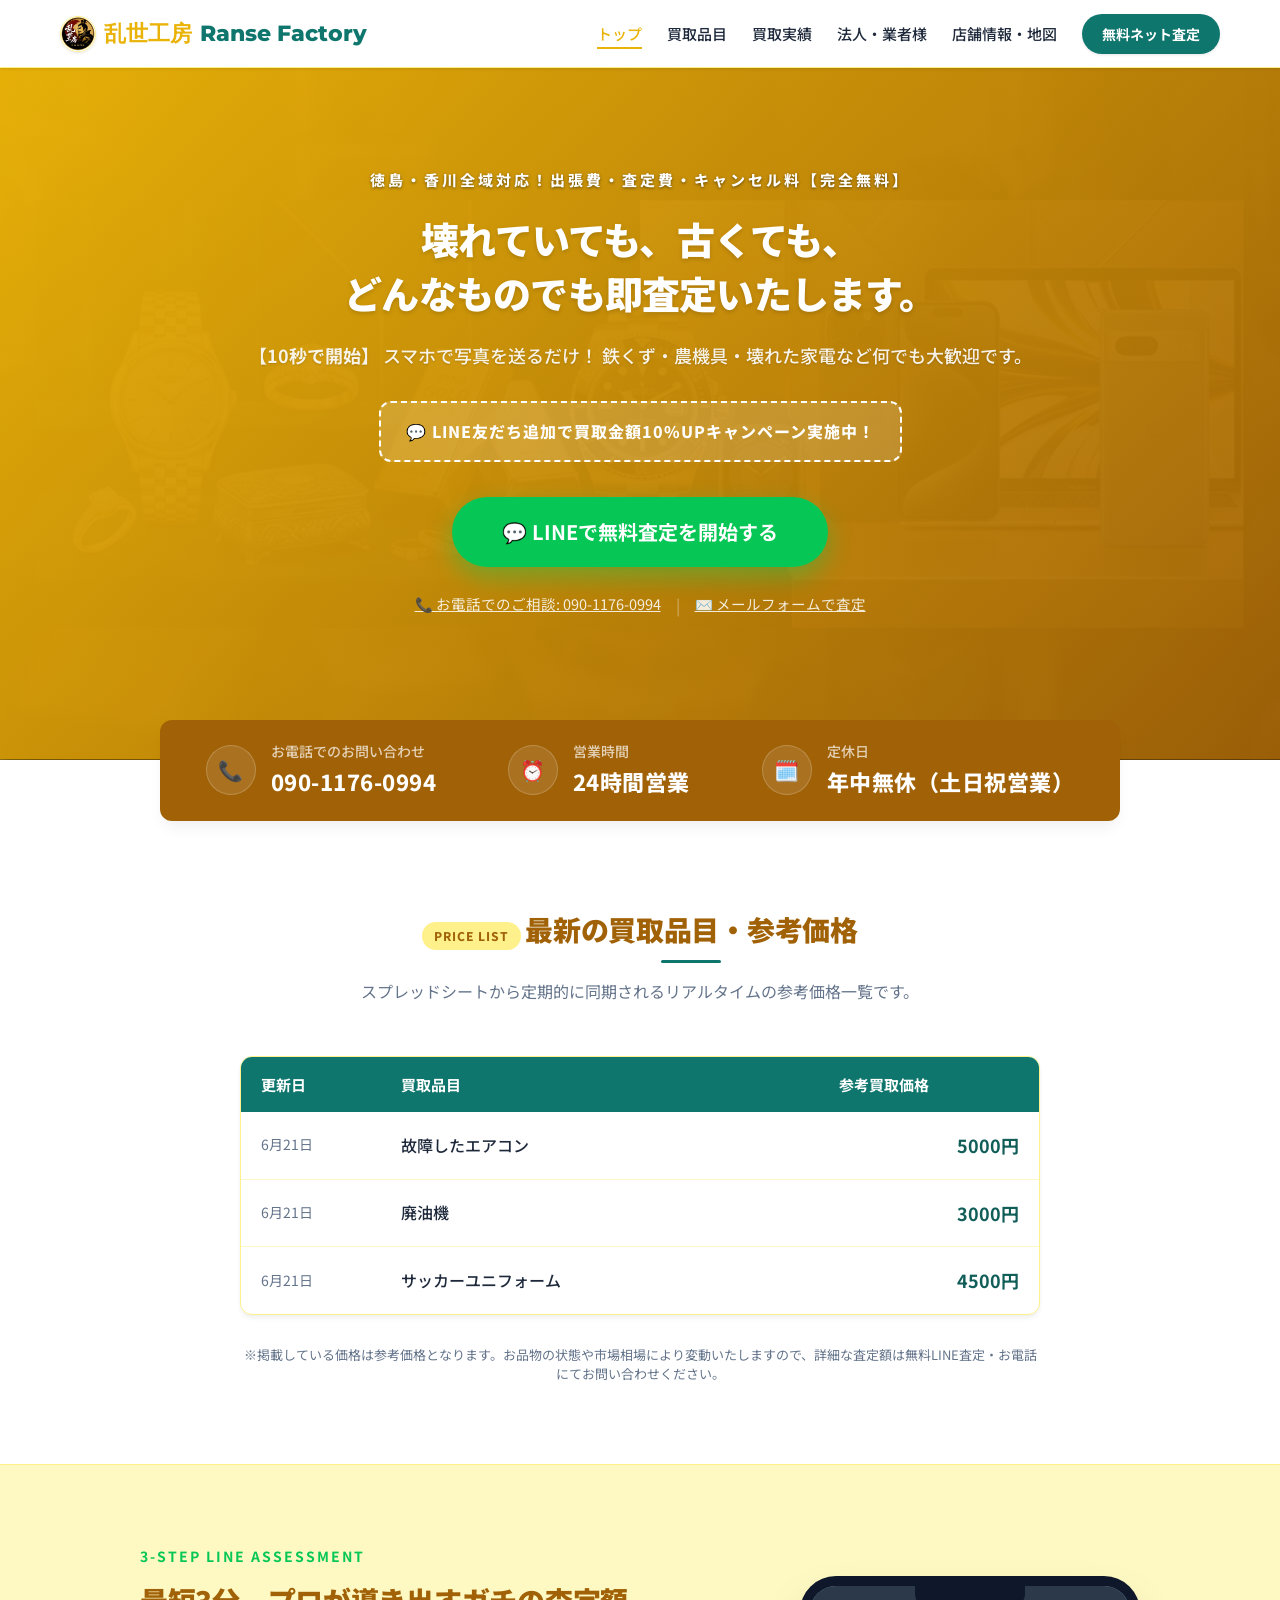
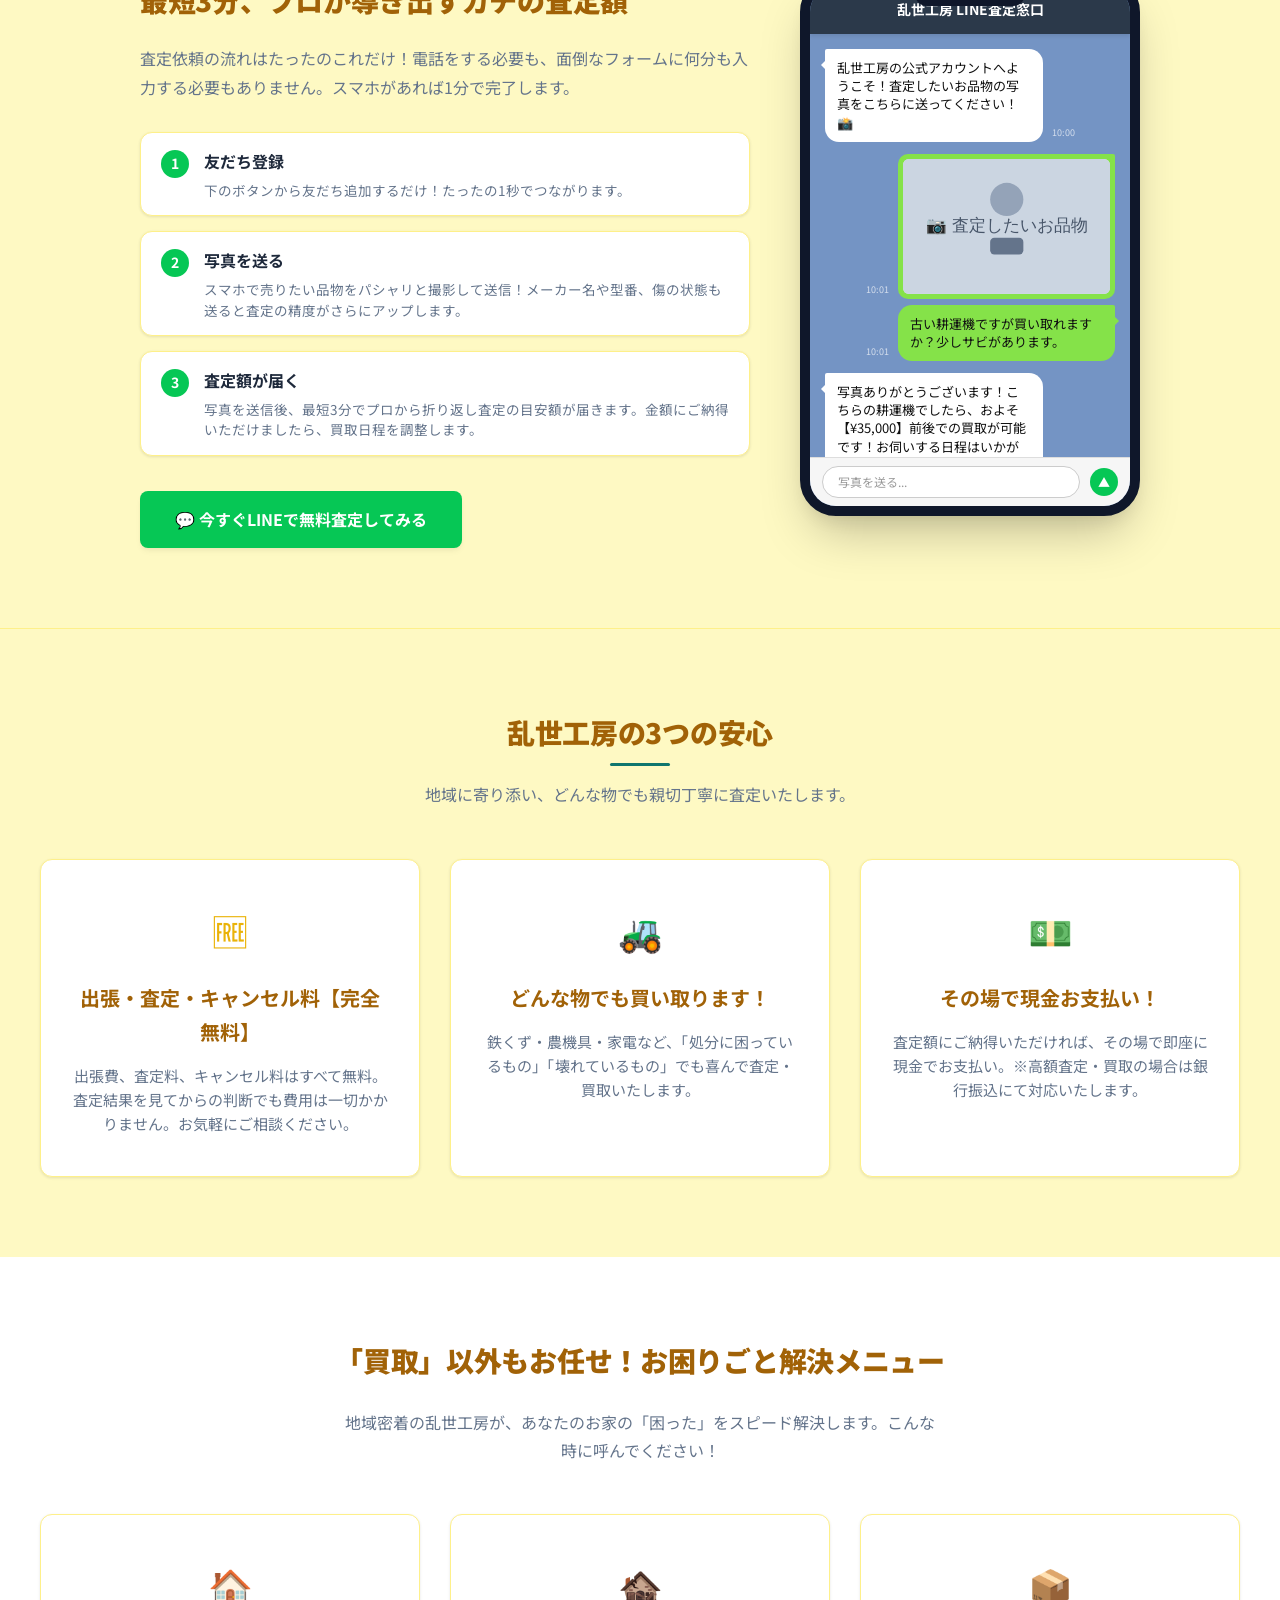
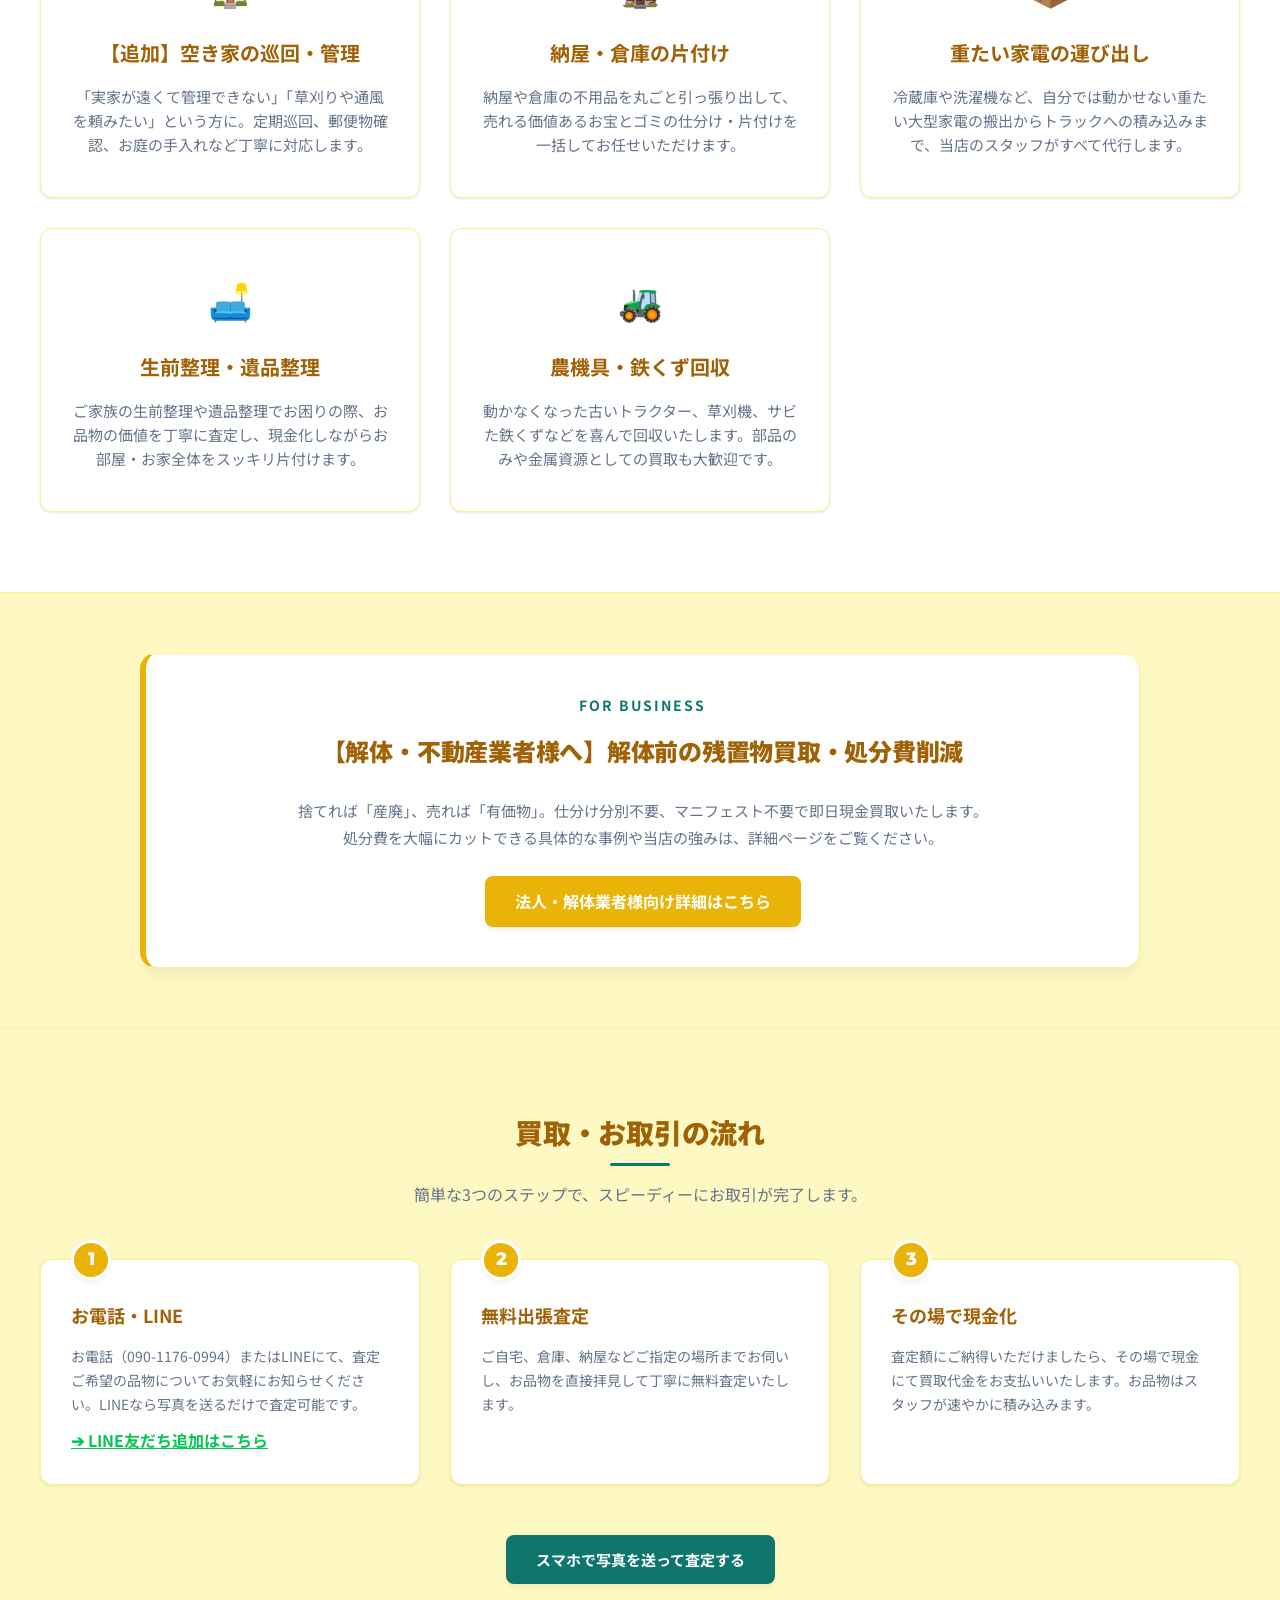
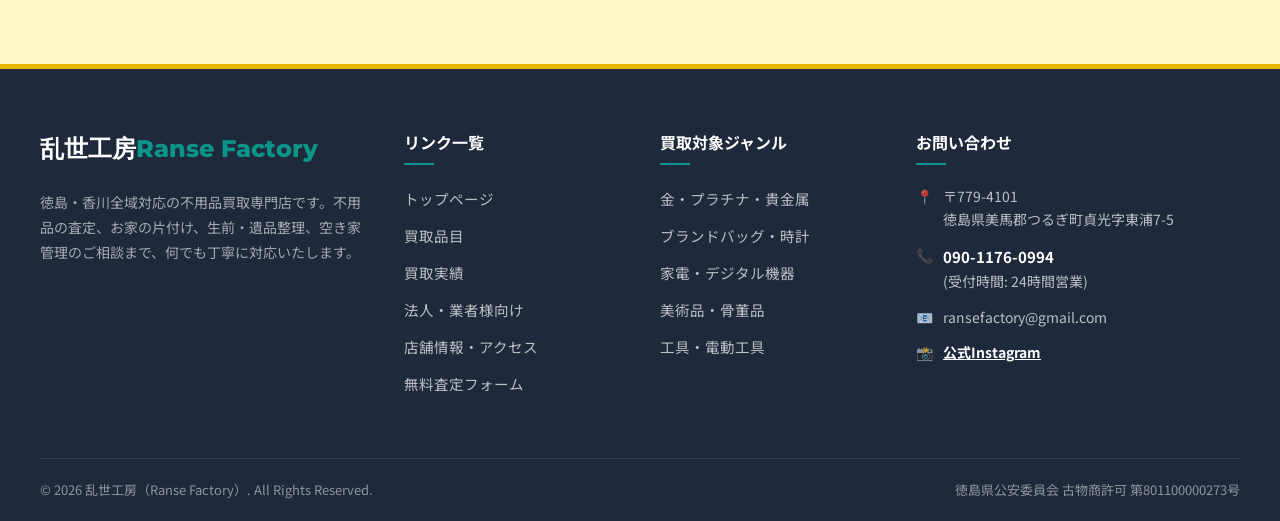
==== index.html @ e250b116 "Deploy index.html via auto-deployer" ====
<!DOCTYPE html>
<html lang="ja">
<head>
  <meta charset="UTF-8">
  <meta name="viewport" content="width=device-width, initial-scale=1.0">
  <title>徳島・香川の出張買取・不用品査定 乱世工房（Ranse Factory）| 壊れていても・ゴミでも大歓迎！</title>
  <meta name="description" content="徳島・香川全域対応の不用品買取専門店「乱世工房（Ranse Factory）」。出張費・査定費・キャンセル料は完全無料！鉄くず、農機具、壊れた家電、パソコン、骨董品など何でも査定。その場で現金お支払い！">
  <link rel="stylesheet" href="style.css">
  <link rel="icon" type="image/png" href="favicon.png">
</head>
<body>

  <!-- NAVIGATION -->
  <header>
    <div class="nav-container">
      <a href="index.html" class="logo"><img src="assets/logo.jpg" alt="乱世工房 ロゴ" class="logo-icon">乱世工房<span>Ranse Factory</span></a>
      <button class="menu-toggle" id="menuToggle" aria-label="メニュー開閉">
        <span></span>
        <span></span>
        <span></span>
      </button>
      <ul class="nav-menu" id="navMenu">
        <li><a href="index.html" class="nav-link active">トップ</a></li>
        <li><a href="categories.html" class="nav-link">買取品目</a></li>
        <li><a href="cases.html" class="nav-link">買取実績</a></li>
        <li><a href="business.html" class="nav-link">法人・業者様</a></li>
        <li><a href="about.html" class="nav-link">店舗情報・地図</a></li>
        <li><a href="contact.html" class="btn-nav-cta">無料ネット査定</a></li>
      </ul>
    </div>
  </header>

  <!-- HERO SECTION -->
  <section class="hero" style="padding: 100px 20px 140px 20px;">
    <div class="hero-content">
      <div class="hero-tagline" style="line-height: 1.6; color: #ffffff; text-shadow: 0 1px 3px rgba(0,0,0,0.5); font-weight: 800;">
        <span style="display: inline-block;">徳島・香川全域対応！</span><span style="display: inline-block;">出張費・査定費・キャンセル料</span><span style="display: inline-block;">【完全無料】</span>
      </div>
      <h1 class="hero-title" style="font-size: 38px; line-height: 1.4; margin-bottom: 20px; text-shadow: 0 2px 4px rgba(0,0,0,0.15);">
        <span style="display: inline-block;">壊れていても、古くても、</span><br class="br-mobile">
        <span style="display: inline-block;">どんなものでも即査定いたします。</span>
      </h1>
      <p class="hero-desc" style="margin-bottom: 30px; line-height: 1.8; font-weight: 500; text-shadow: 0 1px 2px rgba(0,0,0,0.15);">
        <span style="display: inline-block;"><strong>【10秒で開始】</strong> スマホで写真を送るだけ！</span><br class="br-mobile">
        <span style="display: inline-block;">鉄くず・農機具・壊れた家電など何でも大歓迎です。</span>
      </p>
      
      <!-- Special Offer Box -->
      <div style="background: rgba(255, 255, 255, 0.15); border: 2px dashed #ffffff; border-radius: 12px; padding: 15px 25px; display: inline-block; margin-bottom: 35px; animation: scaleUp 0.5s ease;">
        <span style="color: #ffffff; font-weight: 800; font-size: 16px; letter-spacing: 1px;">💬 LINE友だち追加で買取金額10%UPキャンペーン実施中！</span>
      </div>

      <div class="hero-ctas" style="display: flex; flex-direction: column; align-items: center; gap: 15px;">
        <a href="https://lin.ee/PN33evo" target="_blank" class="btn btn-line" style="font-size: 20px; padding: 18px 50px; border-radius: 50px; box-shadow: 0 10px 25px rgba(6, 199, 85, 0.4); width: auto; max-width: 100%;">
          💬 LINEで無料査定を開始する
        </a>
        <div style="display: flex; gap: 15px; flex-wrap: wrap; justify-content: center; margin-top: 10px;">
          <a href="tel:090-1176-0994" style="color: white; font-size: 14.5px; opacity: 0.85; text-decoration: underline;">📞 お電話でのご相談: 090-1176-0994</a>
          <span style="color: rgba(255,255,255,0.4);">|</span>
          <a href="#sub-form" style="color: white; font-size: 14.5px; opacity: 0.85; text-decoration: underline;">✉️ メールフォームで査定</a>
        </div>
      </div>
    </div>
  </section>

  <!-- QUICK CONTACT BAR -->
  <div class="container" style="max-width: 1000px; padding: 0 20px;">
    <div class="quick-cta-bar">
      <div class="quick-cta-item">
        <div class="quick-cta-icon">📞</div>
        <div class="quick-cta-text">
          <h4>お電話でのお問い合わせ</h4>
          <p><a href="tel:090-1176-0994">090-1176-0994</a></p>
        </div>
      </div>
      <div class="quick-cta-item">
        <div class="quick-cta-icon">⏰</div>
        <div class="quick-cta-text">
          <h4>営業時間</h4>
          <p>24時間営業</p>
        </div>
      </div>
      <div class="quick-cta-item">
        <div class="quick-cta-icon">🗓️</div>
        <div class="quick-cta-text">
          <h4>定休日</h4>
          <p>年中無休（土日祝営業）</p>
        </div>
      </div>
    </div>
  </div>

  <!-- LATEST PURCHASE PRICES SECTION -->
  <section class="price-section">
    <div class="container" style="max-width: 800px;">
      <div class="section-header">
        <span class="section-badge">PRICE LIST</span>
        <h2 class="section-title">最新の買取品目・参考価格</h2>
        <p class="section-subtitle">スプレッドシートから定期的に同期されるリアルタイムの参考価格一覧です。</p>
      </div>

      <div class="price-table-container">
        <div class="price-table-header">
          <div class="col-date">更新日</div>
          <div class="col-item">買取品目</div>
          <div class="col-price">参考買取価格</div>
        </div>
        <div class="price-table-body" id="priceTableBody">
          <!-- PRICE_TABLE_ROWS_START -->
          <div class="price-row">
            <div class="col-date">6月21日</div>
            <div class="col-item">故障したエアコン</div>
            <div class="col-price">5000円</div>
          </div>
          <div class="price-row">
            <div class="col-date">6月21日</div>
            <div class="col-item">廃油機</div>
            <div class="col-price">3000円</div>
          </div>
          <div class="price-row">
            <div class="col-date">6月21日</div>
            <div class="col-item">サッカーユニフォーム</div>
            <div class="col-price">4500円</div>
          </div>
          <!-- PRICE_TABLE_ROWS_END -->
        </div>
      </div>

      <!-- Toggle button for expanding more items if there are many -->
      <div class="price-expand-container" id="priceExpandContainer" style="display: none;">
        <button id="priceExpandBtn" class="btn-expand">価格表をもっと見る ➔</button>
      </div>
      
      <div style="text-align: center; margin-top: 30px;">
        <p class="price-notice">※掲載している価格は参考価格となります。お品物の状態や市場相場により変動いたしますので、詳細な査定額は無料LINE査定・お電話にてお問い合わせください。</p>
      </div>
    </div>
  </section>

  <!-- LINE MOCKUP SIMULATION SECTION -->
  <section class="phone-mockup-section">
    <div class="phone-mockup-container">
      <div class="phone-mockup-text">
        <span style="font-weight: bold; color: #06c755; font-size: 14px; letter-spacing: 2px; text-transform: uppercase; display: block; margin-bottom: 8px;">3-STEP LINE ASSESSMENT</span>
        <h2>最短3分、プロが導き出すガチの査定額</h2>
        <p>
          査定依頼の流れはたったのこれだけ！電話をする必要も、面倒なフォームに何分も入力する必要もありません。スマホがあれば1分で完了します。
        </p>
        
        <ul class="mockup-step-list">
          <li class="mockup-step-item">
            <div class="mockup-step-num">1</div>
            <div class="mockup-step-content">
              <h3>友だち登録</h3>
              <p>下のボタンから友だち追加するだけ！たったの1秒でつながります。</p>
            </div>
          </li>
          <li class="mockup-step-item">
            <div class="mockup-step-num">2</div>
            <div class="mockup-step-content">
              <h3>写真を送る</h3>
              <p>スマホで売りたい品物をパシャリと撮影して送信！メーカー名や型番、傷の状態も送ると査定の精度がさらにアップします。</p>
            </div>
          </li>
          <li class="mockup-step-item">
            <div class="mockup-step-num">3</div>
            <div class="mockup-step-content">
              <h3>査定額が届く</h3>
              <p>写真を送信後、最短3分でプロから折り返し査定の目安額が届きます。金額にご納得いただけましたら、買取日程を調整します。</p>
            </div>
          </li>
        </ul>
        
        <div style="margin-top: 35px;">
          <a href="https://lin.ee/PN33evo" target="_blank" class="btn btn-line" style="padding: 15px 35px; border-radius: 8px; font-size: 16px;">
            💬 今すぐLINEで無料査定してみる
          </a>
        </div>
      </div>
      
      <!-- Smartphone Simulator -->
      <div class="phone-wrapper">
        <div class="phone-body">
          <div class="phone-notch"></div>
          <div class="phone-screen">
            <div class="chat-header">乱世工房 LINE査定窓口</div>
            
            <!-- Message 1 (Bot) -->
            <div class="chat-bubble bot bubble-delay-1">
              乱世工房の公式アカウントへようこそ！査定したいお品物の写真をこちらに送ってください！📸
              <span class="chat-bubble-time">10:00</span>
            </div>
            
            <!-- Message 2 (User Image Upload) -->
            <div class="chat-bubble photo-box bubble-delay-2">
              <svg viewBox="0 0 100 65" style="width: 100%; height: auto; display: block; background: #e2e8f0; border-radius: 6px;">
                <rect width="100%" height="100%" fill="#cbd5e1"/>
                <text x="50%" y="50%" dominant-baseline="middle" text-anchor="middle" font-family="sans-serif" font-size="8" fill="#475569">📷 査定したいお品物</text>
                <circle cx="50%" cy="30%" r="8" fill="#94a3b8" />
                <rect x="42" y="38" width="16" height="8" rx="2" fill="#64748b" />
              </svg>
              <span class="chat-bubble-time">10:01</span>
            </div>
            
            <!-- Message 2-2 (User Text) -->
            <div class="chat-bubble user bubble-delay-2" style="margin-top: -6px;">
              古い耕運機ですが買い取れますか？少しサビがあります。
              <span class="chat-bubble-time">10:01</span>
            </div>
            
            <!-- Message 3 (Bot Answer) -->
            <div class="chat-bubble bot bubble-delay-3">
              写真ありがとうございます！こちらの耕運機でしたら、およそ【¥35,000】前後での買取が可能です！お伺いする日程はいかがいたしましょうか？😊
              <span class="chat-bubble-time">10:03</span>
            </div>
            
            <!-- Chat Input Bottom Mock -->
            <div class="chat-input-mock">
              <div class="chat-input-mock-field">写真を送る...</div>
              <div class="chat-input-mock-btn">▲</div>
            </div>
          </div>
        </div>
      </div>
    </div>
  </section>

  <!-- WHY US SECTION -->
  <section class="section-bg-light">
    <div class="container">
      <div class="section-header">
        <h2 class="section-title">乱世工房の3つの安心</h2>
        <p class="section-subtitle">地域に寄り添い、どんな物でも親切丁寧に査定いたします。</p>
      </div>
      
      <div class="features-grid">
        <div class="feature-card">
          <div class="feature-icon">🆓</div>
          <h3>出張・査定・キャンセル料【完全無料】</h3>
          <p>
            出張費、査定料、キャンセル料はすべて無料。査定結果を見てからの判断でも費用は一切かかりません。お気軽にご相談ください。
          </p>
        </div>
        
        <div class="feature-card">
          <div class="feature-icon">🚜</div>
          <h3>どんな物でも買い取ります！</h3>
          <p>
            鉄くず・農機具・家電など、「処分に困っているもの」「壊れているもの」でも喜んで査定・買取いたします。
          </p>
        </div>
        
        <div class="feature-card">
          <div class="feature-icon">💵</div>
          <h3>その場で現金お支払い！</h3>
          <p>
            査定額にご納得いただければ、その場で即座に現金でお支払い。※高額査定・買取の場合は銀行振込にて対応いたします。
          </p>
        </div>
      </div>
    </div>
  </section>

  <!-- PROBLEM SOLVING MENU SECTION -->
  <section>
    <div class="container">
      <div class="section-header">
        <h2 class="section-title no-line">「買取」以外もお任せ！お困りごと解決メニュー</h2>
        <p class="section-subtitle">地域密着の乱世工房が、あなたのお家の「困った」をスピード解決します。こんな時に呼んでください！</p>
      </div>

      <div class="features-grid" style="grid-template-columns: repeat(auto-fit, minmax(280px, 1fr));">
        <!-- Item 1 -->
        <div class="feature-card">
          <div class="feature-icon">🏠</div>
          <h3>【追加】空き家の巡回・管理</h3>
          <p>
            「実家が遠くて管理できない」「草刈りや通風を頼みたい」という方に。定期巡回、郵便物確認、お庭の手入れなど丁寧に対応します。
          </p>
        </div>
        <!-- Item 2 -->
        <div class="feature-card">
          <div class="feature-icon">🏚️</div>
          <h3>納屋・倉庫の片付け</h3>
          <p>
            納屋や倉庫の不用品を丸ごと引っ張り出して、売れる価値あるお宝とゴミの仕分け・片付けを一括してお任せいただけます。
          </p>
        </div>
        <!-- Item 3 -->
        <div class="feature-card">
          <div class="feature-icon">📦</div>
          <h3>重たい家電の運び出し</h3>
          <p>
            冷蔵庫や洗濯機など、自分では動かせない重たい大型家電の搬出からトラックへの積み込みまで、当店のスタッフがすべて代行します。
          </p>
        </div>
        <!-- Item 4 -->
        <div class="feature-card">
          <div class="feature-icon">🛋️</div>
          <h3>生前整理・遺品整理</h3>
          <p>
            ご家族の生前整理や遺品整理でお困りの際、お品物の価値を丁寧に査定し、現金化しながらお部屋・お家全体をスッキリ片付けます。
          </p>
        </div>
        <!-- Item 5 -->
        <div class="feature-card">
          <div class="feature-icon">🚜</div>
          <h3>農機具・鉄くず回収</h3>
          <p>
            動かなくなった古いトラクター、草刈機、サビた鉄くずなどを喜んで回収いたします。部品のみや金属資源としての買取も大歓迎です。
          </p>
        </div>
      </div>
    </div>
  </section>

  <!-- B2B CTA BANNER CARD -->
  <section class="section-bg-light" style="border-top: 1px solid var(--border-color); border-bottom: 1px solid var(--border-color); padding: 60px 20px;">
    <div class="container" style="max-width: 1000px;">
      <div style="background-color: white; border: 1px solid var(--border-color); border-radius: 16px; padding: 40px; box-shadow: var(--shadow-lg); text-align: center; border-left: 6px solid var(--primary);">
        <span style="font-weight: bold; color: var(--secondary); font-size: 14px; letter-spacing: 2px; text-transform: uppercase; display: block; margin-bottom: 8px;">FOR BUSINESS</span>
        <h2 class="section-title no-line" style="margin-top: 5px; font-size: 24px; margin-bottom: 15px; font-weight: 900;">【解体・不動産業者様へ】解体前の残置物買取・処分費削減</h2>
        <p style="font-size: 15px; color: var(--text-light); line-height: 1.8; max-width: 700px; margin: 0 auto 25px auto;">
          捨てれば「産廃」、売れば「有価物」。仕分け分別不要、マニフェスト不要で即日現金買取いたします。処分費を大幅にカットできる具体的な事例や当店の強みは、詳細ページをご覧ください。
        </p>
        <a href="business.html" class="btn" style="background-color: var(--primary); color: white; padding: 12px 30px; font-weight: bold;">法人・解体業者様向け詳細はこちら</a>
      </div>
    </div>
  </section>

  <!-- FLOW SECTION -->
  <section class="section-bg-light">
    <div class="container">
      <div class="section-header">
        <h2 class="section-title">買取・お取引の流れ</h2>
        <p class="section-subtitle">簡単な3つのステップで、スピーディーにお取引が完了します。</p>
      </div>
      
      <div class="steps-container">
        <div class="step-card">
          <div class="step-number">1</div>
          <h3>お電話・LINE</h3>
          <p>
            お電話（090-1176-0994）またはLINEにて、査定ご希望の品物についてお気軽にお知らせください。LINEなら写真を送るだけで査定可能です。
          </p>
          <a href="https://lin.ee/PN33evo" target="_blank" style="color: #06c755; font-weight: bold; text-decoration: underline; margin-top: 10px; display: inline-block;">➔ LINE友だち追加はこちら</a>
        </div>
        
        <div class="step-card">
          <div class="step-number">2</div>
          <h3>無料出張査定</h3>
          <p>
            ご自宅、倉庫、納屋などご指定の場所までお伺いし、お品物を直接拝見して丁寧に無料査定いたします。
          </p>
        </div>
        
        <div class="step-card">
          <div class="step-number">3</div>
          <h3>その場で現金化</h3>
          <p>
            査定額にご納得いただけましたら、その場で現金にて買取代金をお支払いいたします。お品物はスタッフが速やかに積み込みます。
          </p>
        </div>
      </div>
      
      <div style="text-align: center; margin-top: 50px;">
        <a href="contact.html" class="btn btn-primary" style="padding: 12px 30px; font-size: 15px;">スマホで写真を送って査定する</a>
      </div>
    </div>
  </section>
  <!-- FOOTER -->
  <footer>
    <div class="footer-grid">
      <div class="footer-about">
        <div class="footer-logo">乱世工房<span>Ranse Factory</span></div>
        <p>
          徳島・香川全域対応の不用品買取専門店です。不用品の査定、お家の片付け、生前・遺品整理、空き家管理のご相談まで、何でも丁寧に対応いたします。
        </p>
      </div>
      <div class="footer-links">
        <h4>リンク一覧</h4>
        <ul>
          <li><a href="index.html">トップページ</a></li>
          <li><a href="categories.html">買取品目</a></li>
          <li><a href="cases.html">買取実績</a></li>
          <li><a href="business.html">法人・業者様向け</a></li>
          <li><a href="about.html">店舗情報・アクセス</a></li>
          <li><a href="contact.html">無料査定フォーム</a></li>
        </ul>
      </div>
      <div class="footer-links">
        <h4>買取対象ジャンル</h4>
        <ul>
          <li><a href="categories.html">金・プラチナ・貴金属</a></li>
          <li><a href="categories.html">ブランドバッグ・時計</a></li>
          <li><a href="categories.html">家電・デジタル機器</a></li>
          <li><a href="categories.html">美術品・骨董品</a></li>
          <li><a href="categories.html">工具・電動工具</a></li>
        </ul>
      </div>
      <div class="footer-contact">
        <h4>お問い合わせ</h4>
        <ul class="footer-contact-info">
          <li>
            <span>📍</span>
            <div>〒779-4101<br>徳島県美馬郡つるぎ町貞光字東浦7-5</div>
          </li>
          <li>
            <span>📞</span>
            <div><a href="tel:090-1176-0994" style="font-weight:bold; font-size:15px; color:white;">090-1176-0994</a><br>(受付時間: 24時間営業)</div>
          </li>
          <li>
            <span>📧</span>
            <div>ransefactory@gmail.com</div>
          </li>
          <li>
            <span>📸</span>
            <div><a href="https://www.instagram.com/ransekoubou/?hl=ja" target="_blank" style="font-weight:bold; color:white; text-decoration:underline;">公式Instagram</a></div>
          </li>
        </ul>
      </div>
    </div>
    
    <div class="footer-bottom">
      <p>&copy; 2026 乱世工房（Ranse Factory）. All Rights Reserved.</p>
      <p>徳島県公安委員会 古物商許可 第801100000273号</p>
    </div>
  </footer>

  <!-- MOBILE STICKY FOOTER -->
  <div class="sticky-footer-container">
    <a href="https://lin.ee/PN33evo" target="_blank" class="sticky-line-btn">
      💬 LINEで無料査定
    </a>
    <a href="tel:090-1176-0994" class="sticky-phone-btn">
      📞 電話
    </a>
  </div>

  <script src="script.js"></script>
</body>
</html>
---- style.css ----
@import url('https://fonts.googleapis.com/css2?family=Montserrat:wght@400;500;700;800;900&family=Noto+Sans+JP:wght@300;400;500;700;900&display=swap');

:root {
  --primary: #eab308;
  --primary-light: #fef08a;
  --primary-dark: #a16207;
  --secondary: #0f766e;
  --secondary-light: #0d9488;
  --secondary-dark: #115e59;
  --text-dark: #1e293b;
  --text-light: #64748b;
  --bg-light: #fef9c3;
  --bg-white: #ffffff;
  --border-color: #fef08a;
  --max-width: 1200px;
  --transition: all 0.3s cubic-bezier(0.4, 0, 0.2, 1);
  --shadow-sm: 0 1px 3px rgba(0,0,0,0.1);
  --shadow-md: 0 4px 6px -1px rgba(0,0,0,0.05), 0 2px 4px -1px rgba(0,0,0,0.03);
  --shadow-lg: 0 10px 15px -3px rgba(0,0,0,0.05), 0 4px 6px -2px rgba(0,0,0,0.02);
}

.br-mobile {
  display: none;
}
@media (max-width: 768px) {
  .br-mobile {
    display: block;
  }
}

* {
  margin: 0;
  padding: 0;
  box-sizing: border-box;
}

body {
  font-family: 'Noto Sans JP', 'Montserrat', sans-serif;
  color: var(--text-dark);
  background-color: var(--bg-white);
  line-height: 1.7;
  font-size: 16px;
  -webkit-font-smoothing: antialiased;
}

a {
  color: inherit;
  text-decoration: none;
  transition: var(--transition);
}

img {
  max-width: 100%;
  height: auto;
  display: block;
}

/* Header & Navigation */
header {
  background-color: rgba(255, 255, 255, 0.95);
  backdrop-filter: blur(10px);
  position: sticky;
  top: 0;
  z-index: 100;
  border-bottom: 1px solid var(--border-color);
  box-shadow: var(--shadow-sm);
}

.nav-container {
  max-width: var(--max-width);
  margin: 0 auto;
  padding: 15px 20px;
  display: flex;
  justify-content: space-between;
  align-items: center;
}

.logo {
  font-family: 'Montserrat', sans-serif;
  font-size: 22px;
  font-weight: 800;
  color: var(--primary);
  display: flex;
  align-items: center;
  gap: 8px;
}

.logo span {
  color: var(--secondary);
}

.nav-menu {
  display: flex;
  list-style: none;
  gap: 25px;
  align-items: center;
}

.nav-link {
  font-weight: 500;
  font-size: 15px;
  color: var(--text-dark);
  padding: 5px 0;
  position: relative;
}

.nav-link::after {
  content: '';
  position: absolute;
  bottom: 0;
  left: 0;
  width: 0;
  height: 2px;
  background-color: var(--primary);
  transition: var(--transition);
}

.nav-link:hover::after,
.nav-link.active::after {
  width: 100%;
}

.nav-link:hover,
.nav-link.active {
  color: var(--primary);
}

.btn-nav-cta {
  background-color: var(--secondary);
  color: white;
  padding: 10px 20px;
  border-radius: 99px;
  font-weight: bold;
  font-size: 14px;
  box-shadow: var(--shadow-sm);
}

.btn-nav-cta:hover {
  background-color: var(--secondary-dark);
  transform: translateY(-2px);
  box-shadow: var(--shadow-md);
}

.menu-toggle {
  display: none;
  background: none;
  border: none;
  cursor: pointer;
  padding: 5px;
}

.menu-toggle span {
  display: block;
  width: 25px;
  height: 3px;
  background-color: var(--text-dark);
  margin: 5px 0;
  transition: var(--transition);
}

/* Sections & Layout */
section {
  padding: 80px 20px;
}

.section-bg-light {
  background-color: var(--bg-light);
}

.container {
  max-width: var(--max-width);
  margin: 0 auto;
}

.section-header {
  text-align: center;
  margin-bottom: 50px;
}

.section-title {
  font-size: 28px;
  font-weight: 900;
  color: var(--primary-dark);
  margin-bottom: 15px;
  position: relative;
  display: inline-block;
  padding-bottom: 10px;
  letter-spacing: -0.01em;
}

.section-title::after {
  content: '';
  position: absolute;
  bottom: 0;
  left: 50%;
  transform: translateX(-50%);
  width: 60px;
  height: 3px;
  background-color: var(--secondary);
  border-radius: 99px;
}

.section-subtitle {
  font-size: 16px;
  color: var(--text-light);
  max-width: 600px;
  margin: 0 auto;
}

/* Hero Section */
.hero {
  background: linear-gradient(135deg, rgba(234, 179, 8, 0.98) 0%, rgba(161, 98, 7, 0.95) 100%), url('assets/hero_banner.png');
  background-size: cover;
  background-position: center;
  color: white;
  padding: 120px 20px;
  text-align: center;
  position: relative;
  overflow: hidden;
}

.hero-content {
  max-width: 800px;
  margin: 0 auto;
  position: relative;
  z-index: 2;
}

.hero-tagline {
  font-size: 15px;
  font-weight: 700;
  letter-spacing: 3px;
  color: var(--secondary-light);
  margin-bottom: 20px;
  text-transform: uppercase;
}

.hero-title {
  font-size: 44px;
  font-weight: 900;
  line-height: 1.3;
  margin-bottom: 25px;
  letter-spacing: -0.02em;
}

.hero-desc {
  font-size: 18px;
  font-weight: 300;
  margin-bottom: 40px;
  color: rgba(255, 255, 255, 0.9);
  line-height: 1.8;
}

.hero-ctas {
  display: flex;
  justify-content: center;
  gap: 20px;
  flex-wrap: wrap;
}

.btn {
  display: inline-flex;
  align-items: center;
  justify-content: center;
  padding: 15px 35px;
  border-radius: 8px;
  font-weight: 700;
  font-size: 16px;
  box-shadow: var(--shadow-md);
  gap: 8px;
}

.btn-primary {
  background-color: var(--secondary);
  color: white;
}

.btn-primary:hover {
  background-color: var(--secondary-dark);
  transform: translateY(-2px);
  box-shadow: var(--shadow-lg);
}

.btn-secondary {
  background-color: rgba(255, 255, 255, 0.15);
  color: white;
  border: 1px solid rgba(255, 255, 255, 0.3);
  backdrop-filter: blur(5px);
}

.btn-secondary:hover {
  background-color: rgba(255, 255, 255, 0.25);
  transform: translateY(-2px);
}

.btn-line {
  background-color: #06c755;
  color: white;
}

.btn-line:hover {
  background-color: #05b04b;
  transform: translateY(-2px);
  box-shadow: var(--shadow-lg);
}

/* Floating CTA Box */
.quick-cta-bar {
  background-color: var(--primary-dark);
  color: white;
  padding: 20px;
  border-radius: 12px;
  margin-top: -40px;
  position: relative;
  z-index: 10;
  box-shadow: var(--shadow-lg);
  display: flex;
  justify-content: space-around;
  align-items: center;
  flex-wrap: wrap;
  gap: 20px;
}

.quick-cta-item {
  display: flex;
  align-items: center;
  gap: 15px;
}

.quick-cta-icon {
  background-color: rgba(255, 255, 255, 0.1);
  width: 50px;
  height: 50px;
  border-radius: 50%;
  display: flex;
  align-items: center;
  justify-content: center;
  font-size: 20px;
  color: var(--secondary-light);
  border: 1px solid rgba(255, 255, 255, 0.2);
}

.quick-cta-text h4 {
  font-size: 14px;
  color: rgba(255, 255, 255, 0.7);
  font-weight: 500;
}

.quick-cta-text p {
  font-size: 22px;
  font-weight: 800;
  letter-spacing: 0.5px;
}

.quick-cta-text p a:hover {
  color: var(--secondary-light);
}

/* Grid system for Features */
.features-grid {
  display: grid;
  grid-template-columns: repeat(3, 1fr);
  gap: 30px;
  margin-top: 50px;
}

.feature-card {
  background-color: var(--bg-white);
  border: 1px solid var(--border-color);
  border-radius: 12px;
  padding: 40px 30px;
  text-align: center;
  box-shadow: var(--shadow-sm);
  position: relative;
  overflow: hidden;
}

.feature-card::before {
  content: '';
  position: absolute;
  top: 0;
  left: 0;
  width: 100%;
  height: 4px;
  background-color: var(--primary);
  transform: scaleX(0);
  transition: var(--transition);
  transform-origin: left;
}

.feature-card:hover::before {
  transform: scaleX(1);
}

.feature-card:hover {
  transform: translateY(-5px);
  box-shadow: var(--shadow-lg);
}

.feature-icon {
  font-size: 36px;
  color: var(--primary);
  margin-bottom: 20px;
  display: inline-block;
}

.feature-card h3 {
  font-size: 20px;
  margin-bottom: 15px;
  color: var(--primary-dark);
}

.feature-card p {
  font-size: 15px;
  color: var(--text-light);
  line-height: 1.6;
}

/* Step list for Workflow */
.steps-container {
  display: grid;
  grid-template-columns: repeat(3, 1fr);
  gap: 30px;
  margin-top: 50px;
}

.step-card {
  background-color: var(--bg-white);
  border: 1px solid var(--border-color);
  border-radius: 12px;
  padding: 30px;
  position: relative;
  box-shadow: var(--shadow-sm);
}

.step-number {
  position: absolute;
  top: -20px;
  left: 30px;
  background-color: var(--primary);
  color: white;
  width: 40px;
  height: 40px;
  border-radius: 50%;
  display: flex;
  align-items: center;
  justify-content: center;
  font-weight: 800;
  font-family: 'Montserrat', sans-serif;
  font-size: 18px;
  box-shadow: var(--shadow-md);
  border: 3px solid white;
}

.step-card h3 {
  margin-top: 10px;
  font-size: 18px;
  margin-bottom: 15px;
  color: var(--primary-dark);
}

.step-card p {
  font-size: 14px;
  color: var(--text-light);
}

/* Categories page style */
.cat-grid {
  display: grid;
  grid-template-columns: repeat(3, 1fr);
  gap: 35px;
}

.cat-card {
  border: 1px solid var(--border-color);
  border-radius: 12px;
  overflow: hidden;
  box-shadow: var(--shadow-sm);
  background-color: white;
}

.cat-card:hover {
  transform: translateY(-5px);
  box-shadow: var(--shadow-lg);
}

.cat-image {
  height: 200px;
  background-color: #e2e8f0;
  position: relative;
  overflow: hidden;
}

.cat-placeholder {
  width: 100%;
  height: 100%;
  display: flex;
  align-items: center;
  justify-content: center;
  background: linear-gradient(135deg, var(--primary-light) 0%, var(--primary-dark) 100%);
  color: white;
  font-size: 48px;
}

.cat-body {
  padding: 25px;
}

.cat-body h3 {
  font-size: 20px;
  margin-bottom: 12px;
  color: var(--primary-dark);
}

.cat-body p {
  font-size: 14.5px;
  color: var(--text-light);
  margin-bottom: 15px;
}

.cat-items {
  list-style: none;
  font-size: 13.5px;
  color: var(--text-dark);
}

.cat-items li {
  padding: 4px 0;
  display: flex;
  align-items: center;
  gap: 6px;
}

.cat-items li::before {
  content: '✓';
  color: var(--primary);
  font-weight: bold;
}

.attention-box {
  background-color: #fffbeb;
  border-left: 4px solid var(--secondary);
  border-radius: 4px;
  padding: 25px;
  margin-top: 60px;
}

.attention-box h3 {
  color: var(--secondary-dark);
  font-size: 18px;
  margin-bottom: 15px;
  display: flex;
  align-items: center;
  gap: 10px;
}

.attention-box ul {
  list-style: none;
  font-size: 14.5px;
  color: var(--text-dark);
}

.attention-box li {
  padding: 5px 0;
  display: flex;
  align-items: flex-start;
  gap: 8px;
}

.attention-box li::before {
  content: '⚠️';
  font-size: 14px;
}

/* Cases Page style */
.cases-grid {
  display: grid;
  grid-template-columns: repeat(3, 1fr);
  gap: 30px;
}

.case-card {
  border: 1px solid var(--border-color);
  border-radius: 12px;
  overflow: hidden;
  background-color: white;
  box-shadow: var(--shadow-sm);
}

.case-card:hover {
  transform: translateY(-4px);
  box-shadow: var(--shadow-lg);
}

.case-header {
  padding: 15px 20px;
  background-color: var(--primary-dark);
  color: white;
  display: flex;
  justify-content: space-between;
  align-items: center;
  font-size: 14px;
}

.case-body {
  padding: 20px;
}

.case-title {
  font-size: 18px;
  font-weight: 700;
  color: var(--primary-dark);
  margin-bottom: 10px;
}

.case-meta {
  display: flex;
  justify-content: space-between;
  font-size: 13.5px;
  color: var(--text-light);
  border-bottom: 1px solid var(--border-color);
  padding-bottom: 10px;
  margin-bottom: 15px;
}

.case-price {
  display: flex;
  justify-content: space-between;
  align-items: center;
  background-color: var(--bg-light);
  padding: 10px 15px;
  border-radius: 6px;
  font-weight: bold;
}

.case-price span {
  font-size: 20px;
  color: #e11d48;
}

.reviews-grid {
  display: grid;
  grid-template-columns: repeat(2, 1fr);
  gap: 30px;
  margin-top: 60px;
}

.review-card {
  background-color: var(--bg-light);
  border: 1px solid var(--border-color);
  border-radius: 12px;
  padding: 30px;
}

.review-rating {
  color: var(--secondary);
  font-size: 18px;
  margin-bottom: 10px;
}

.review-text {
  font-size: 14.5px;
  color: var(--text-dark);
  margin-bottom: 15px;
  line-height: 1.6;
}

.review-author {
  font-size: 13px;
  color: var(--text-light);
  text-align: right;
}

/* About & Access style */
.about-grid {
  display: grid;
  grid-template-columns: 1fr 1.2fr;
  gap: 50px;
}

.map-wrapper {
  height: 400px;
  border-radius: 12px;
  overflow: hidden;
  box-shadow: var(--shadow-sm);
  border: 1px solid var(--border-color);
}

.map-wrapper iframe {
  width: 100%;
  height: 100%;
  border: none;
}

.split-grid {
  display: grid;
  grid-template-columns: 1fr 1fr;
  gap: 40px;
  margin-top: 30px;
}

.about-table {
  width: 100%;
  border-collapse: collapse;
  font-size: 15px;
  line-height: 1.8;
}

.about-table tr {
  border-bottom: 1px solid var(--border-color);
}

.about-table th {
  text-align: left;
  padding: 15px 10px;
  font-weight: 700;
  color: var(--primary-dark);
  width: 120px;
  vertical-align: top;
}

.about-table td {
  padding: 15px 10px;
  color: var(--text-dark);
}

/* Form Styles */
.form-progress {
  display: flex;
  justify-content: center;
  align-items: center;
  gap: 20px;
  margin-bottom: 40px;
}

.progress-step {
  display: flex;
  flex-direction: column;
  align-items: center;
  gap: 8px;
  font-size: 13px;
  color: var(--text-light);
  font-weight: 500;
}

.progress-num {
  width: 32px;
  height: 32px;
  border-radius: 50%;
  background-color: #cbd5e1;
  color: white;
  display: flex;
  align-items: center;
  justify-content: center;
  font-weight: bold;
}

.progress-step.active {
  color: var(--primary);
  font-weight: bold;
}

.progress-step.active .progress-num {
  background-color: var(--primary);
}

.progress-step.completed .progress-num {
  background-color: #10b981;
}

.progress-line {
  height: 2px;
  width: 60px;
  background-color: #cbd5e1;
}

.progress-line.active {
  background-color: var(--primary);
}

.form-card {
  max-width: 700px;
  margin: 0 auto;
  background-color: white;
  border: 1px solid var(--border-color);
  border-radius: 16px;
  padding: 40px;
  box-shadow: var(--shadow-lg);
}

.form-group {
  margin-bottom: 25px;
}

.form-group.row {
  display: grid;
  grid-template-columns: 1fr 1fr;
  gap: 20px;
}

label {
  display: block;
  font-weight: 700;
  font-size: 14.5px;
  margin-bottom: 8px;
  color: var(--primary-dark);
}

label span.required {
  color: #ef4444;
  margin-left: 4px;
}

.form-control {
  width: 100%;
  border: 1px solid var(--border-color);
  border-radius: 8px;
  padding: 12px 16px;
  font-size: 15px;
  color: var(--text-dark);
  transition: var(--transition);
  background-color: var(--bg-light);
}

.form-control:focus {
  outline: none;
  border-color: var(--primary);
  background-color: white;
  box-shadow: 0 0 0 3px rgba(13, 148, 136, 0.15);
}

select.form-control {
  appearance: none;
  background-image: url("data:image/svg+xml,%3Csvg xmlns='http://www.w3.org/2000/svg' fill='none' viewBox='0 0 24 24' stroke='%23475569'%3E%3Cpath stroke-linecap='round' stroke-linejoin='round' stroke-width='2' d='M19 9l-7 7-7-7'/%3E%3C/svg%3E");
  background-repeat: no-repeat;
  background-position: right 16px center;
  background-size: 16px;
  padding-right: 40px;
}

textarea.form-control {
  resize: vertical;
  min-height: 120px;
}

.file-upload-wrapper {
  position: relative;
  border: 2px dashed var(--border-color);
  border-radius: 8px;
  padding: 30px;
  text-align: center;
  background-color: var(--bg-light);
  cursor: pointer;
  transition: var(--transition);
}

.file-upload-wrapper:hover {
  border-color: var(--primary);
  background-color: rgba(13, 148, 136, 0.02);
}

.file-upload-icon {
  font-size: 32px;
  color: var(--text-light);
  margin-bottom: 10px;
}

.file-upload-text {
  font-size: 14px;
  color: var(--text-light);
}

.file-upload-text span {
  color: var(--primary);
  font-weight: 700;
}

.file-upload-input {
  position: absolute;
  top: 0;
  left: 0;
  width: 100%;
  height: 100%;
  opacity: 0;
  cursor: pointer;
}

.image-preview {
  margin-top: 15px;
  display: none;
  justify-content: center;
}

.image-preview img {
  max-height: 180px;
  border-radius: 8px;
  box-shadow: var(--shadow-sm);
  border: 1px solid var(--border-color);
}

.form-actions {
  display: flex;
  justify-content: space-between;
  gap: 20px;
  margin-top: 35px;
}

.btn-form {
  border: none;
  padding: 12px 30px;
  border-radius: 8px;
  font-weight: 700;
  font-size: 15px;
  cursor: pointer;
  transition: var(--transition);
  box-shadow: var(--shadow-sm);
  display: inline-flex;
  align-items: center;
  gap: 8px;
}

.btn-form-prev {
  background-color: #cbd5e1;
  color: #475569;
}

.btn-form-prev:hover {
  background-color: #94a3b8;
  color: white;
}

.btn-form-next {
  background-color: var(--primary);
  color: white;
  margin-left: auto;
}

.btn-form-next:hover {
  background-color: var(--primary-dark);
}

.btn-form-submit {
  background-color: var(--secondary);
  color: white;
  margin-left: auto;
}

.btn-form-submit:hover {
  background-color: var(--secondary-dark);
}

/* Confirmation preview screen */
.confirm-preview {
  border-top: 1px solid var(--border-color);
  margin-top: 10px;
}

.confirm-row {
  display: grid;
  grid-template-columns: 1fr 2.5fr;
  padding: 15px 0;
  border-bottom: 1px solid var(--border-color);
  font-size: 14.5px;
}

.confirm-label {
  font-weight: bold;
  color: var(--primary-dark);
}

.confirm-val {
  color: var(--text-dark);
  white-space: pre-wrap;
}

/* Form success page */
.success-screen {
  text-align: center;
  padding: 30px 10px;
}

.success-icon {
  font-size: 64px;
  color: #10b981;
  margin-bottom: 25px;
  animation: scaleUp 0.5s ease;
}

.success-screen h3 {
  font-size: 24px;
  color: var(--primary-dark);
  margin-bottom: 15px;
}

.success-screen p {
  font-size: 15px;
  color: var(--text-light);
  margin-bottom: 30px;
}

/* Footer Section */
footer {
  background-color: #1e293b;
  color: rgba(255, 255, 255, 0.7);
  padding: 60px 20px 20px 20px;
  border-top: 5px solid var(--primary);
}

.footer-grid {
  max-width: var(--max-width);
  margin: 0 auto;
  display: grid;
  grid-template-columns: 1.5fr 1fr 1fr 1.5fr;
  gap: 40px;
  margin-bottom: 50px;
}

.footer-logo {
  font-family: 'Montserrat', sans-serif;
  font-size: 24px;
  font-weight: 800;
  color: white;
  margin-bottom: 20px;
}

.footer-logo span {
  color: var(--secondary-light);
}

.footer-about p {
  font-size: 14px;
  line-height: 1.8;
  color: rgba(255, 255, 255, 0.6);
}

.footer-links h4,
.footer-contact h4 {
  color: white;
  font-size: 16px;
  margin-bottom: 20px;
  position: relative;
  padding-bottom: 8px;
}

.footer-links h4::after,
.footer-contact h4::after {
  content: '';
  position: absolute;
  bottom: 0;
  left: 0;
  width: 30px;
  height: 2px;
  background-color: var(--secondary-light);
}

.footer-links ul {
  list-style: none;
}

.footer-links li {
  margin-bottom: 10px;
}

.footer-links a {
  font-size: 14.5px;
}

.footer-links a:hover {
  color: white;
  padding-left: 5px;
}

.footer-contact-info {
  list-style: none;
  font-size: 14px;
}

.footer-contact-info li {
  margin-bottom: 12px;
  display: flex;
  align-items: flex-start;
  gap: 10px;
}

.footer-bottom {
  max-width: var(--max-width);
  margin: 0 auto;
  border-top: 1px solid rgba(255, 255, 255, 0.1);
  padding-top: 20px;
  display: flex;
  justify-content: space-between;
  font-size: 13px;
  color: rgba(255, 255, 255, 0.5);
  flex-wrap: wrap;
  gap: 10px;
}

/* Media Queries / Responsive */
@media (max-width: 1024px) {
  .features-grid,
  .cat-grid,
  .cases-grid {
    grid-template-columns: repeat(2, 1fr);
  }
  .about-grid {
    grid-template-columns: 1fr;
    gap: 30px;
  }
}

@media (max-width: 768px) {
  header {
    position: relative;
  }
  .menu-toggle {
    display: block;
  }
  .nav-menu {
    position: absolute;
    top: 100%;
    left: 0;
    width: 100%;
    background-color: white;
    border-bottom: 1px solid var(--border-color);
    flex-direction: column;
    padding: 20px;
    gap: 15px;
    box-shadow: var(--shadow-md);
    transform: translateY(-10px);
    opacity: 0;
    pointer-events: none;
    transition: var(--transition);
  }
  .nav-menu.active {
    transform: translateY(0);
    opacity: 1;
    pointer-events: auto;
  }
  .menu-toggle.active span:nth-child(1) {
    transform: rotate(45deg) translate(5px, 6px);
  }
  .menu-toggle.active span:nth-child(2) {
    opacity: 0;
  }
  .menu-toggle.active span:nth-child(3) {
    transform: rotate(-45deg) translate(5px, -6px);
  }
  
  .hero-title {
    font-size: 26px !important;
    line-height: 1.6 !important;
    margin-bottom: 15px !important;
  }
  .hero-desc {
    font-size: 14.5px !important;
    line-height: 1.8 !important;
  }
  .quick-cta-bar {
    flex-direction: column;
    align-items: flex-start;
    padding: 25px;
  }
  
  .features-grid,
  .steps-container,
  .cat-grid,
  .cases-grid,
  .reviews-grid,
  .footer-grid,
  .split-grid {
    grid-template-columns: 1fr;
  }
  .split-grid {
    gap: 20px;
  }
  section {
    padding: 40px 15px;
  }
  .hero {
    padding: 60px 15px 80px 15px !important;
  }
  .about-table tr {
    display: flex;
    flex-direction: column;
    padding: 10px 0;
    border-bottom: 1px solid var(--border-color);
  }
  .about-table th {
    width: 100%;
    padding: 5px 0 !important;
  }
  .about-table td {
    width: 100%;
    padding: 5px 0 10px 0 !important;
  }
  .form-card {
    padding: 20px;
  }
  .form-group.row {
    grid-template-columns: 1fr;
    gap: 0;
  }
}

@media (max-width: 480px) {
  .hero-ctas {
    flex-direction: column;
    width: 100%;
  }
  .hero-ctas .btn {
    width: 100%;
  }
}

@keyframes scaleUp {
  from {
    transform: scale(0.8);
    opacity: 0;
  }
  to {
    transform: scale(1);
    opacity: 1;
  }
}

/* --- LINE High-CVR Revamp Custom Styles --- */

/* Mobile Sticky Footer */
.sticky-footer-container {
  display: none;
  position: fixed;
  bottom: 0;
  left: 0;
  right: 0;
  z-index: 9999;
  background: rgba(255, 255, 255, 0.97);
  box-shadow: 0 -4px 15px rgba(0, 0, 0, 0.12);
  backdrop-filter: blur(10px);
  padding: 10px 15px;
  border-top: 1px solid var(--border-color);
}

.sticky-line-btn {
  width: 70%;
  background-color: #06c755;
  color: white;
  text-align: center;
  padding: 14px 10px;
  border-radius: 8px;
  font-weight: 700;
  font-size: 15px;
  display: flex;
  justify-content: center;
  align-items: center;
  gap: 6px;
  box-shadow: 0 4px 10px rgba(6, 199, 85, 0.25);
  transition: var(--transition);
}

.sticky-line-btn:hover {
  background-color: #05b04b;
  transform: translateY(-1px);
}

.sticky-phone-btn {
  width: 30%;
  background-color: #475569;
  color: white;
  text-align: center;
  padding: 14px 10px;
  border-radius: 8px;
  font-weight: 700;
  font-size: 15px;
  display: flex;
  justify-content: center;
  align-items: center;
  gap: 4px;
  transition: var(--transition);
}

.sticky-phone-btn:hover {
  background-color: #334155;
  transform: translateY(-1px);
}

@media (max-width: 768px) {
  body {
    padding-bottom: 75px !important;
  }
  .sticky-footer-container {
    display: flex;
    gap: 10px;
  }
}

/* Smartphone Mockup UI */
.phone-mockup-section {
  padding: 80px 20px;
  background-color: var(--bg-light);
  border-top: 1px solid var(--border-color);
  border-bottom: 1px solid var(--border-color);
}

.phone-mockup-container {
  max-width: 1000px;
  margin: 0 auto;
  display: flex;
  align-items: center;
  justify-content: space-between;
  gap: 50px;
}

.phone-mockup-text {
  flex: 1.2;
}

.phone-mockup-text h2 {
  font-size: 28px;
  color: var(--primary-dark);
  font-weight: 900;
  margin-bottom: 20px;
  letter-spacing: -0.01em;
}

.phone-mockup-text p {
  color: var(--text-light);
  margin-bottom: 30px;
  line-height: 1.8;
}

.mockup-step-list {
  list-style: none;
  display: flex;
  flex-direction: column;
  gap: 15px;
}

.mockup-step-item {
  background-color: var(--bg-white);
  border: 1px solid var(--border-color);
  padding: 15px 20px;
  border-radius: 12px;
  display: flex;
  align-items: flex-start;
  gap: 15px;
  box-shadow: var(--shadow-sm);
  transition: var(--transition);
}

.mockup-step-item:hover {
  transform: translateX(5px);
  box-shadow: var(--shadow-md);
  border-color: #06c755;
}

.mockup-step-num {
  background-color: #06c755;
  color: white;
  width: 28px;
  height: 28px;
  border-radius: 50%;
  display: flex;
  align-items: center;
  justify-content: center;
  font-weight: bold;
  font-size: 14px;
  flex-shrink: 0;
  margin-top: 2px;
}

.mockup-step-content h3 {
  font-size: 16px;
  color: var(--text-dark);
  margin-bottom: 5px;
  font-weight: 700;
}

.mockup-step-content p {
  font-size: 13.5px;
  color: var(--text-light);
  margin-bottom: 0;
  line-height: 1.5;
}

.phone-wrapper {
  flex: 0.8;
  min-width: 300px;
  max-width: 340px;
  margin: 0 auto;
}

.phone-body {
  background: #1e293b;
  border: 10px solid #0f172a;
  border-radius: 36px;
  box-shadow: var(--shadow-lg), 0 25px 50px -12px rgba(0,0,0,0.25);
  overflow: hidden;
  position: relative;
  width: 100%;
  height: 540px;
}

/* Speaker & Camera */
.phone-notch {
  position: absolute;
  top: 0;
  left: 50%;
  transform: translateX(-50%);
  width: 110px;
  height: 20px;
  background-color: #0f172a;
  border-bottom-left-radius: 12px;
  border-bottom-right-radius: 12px;
  z-index: 10;
}

.phone-screen {
  background-color: #7494c4; /* Classic LINE Chat BG */
  height: 100%;
  display: flex;
  flex-direction: column;
  padding: 25px 15px 15px 15px;
  font-size: 13px;
  overflow-y: auto;
  position: relative;
}

.chat-header {
  background-color: #2b394a;
  color: white;
  padding: 12px 10px;
  margin: -25px -15px 15px -15px;
  text-align: center;
  font-weight: bold;
  font-size: 14px;
  position: sticky;
  top: -25px;
  z-index: 5;
  box-shadow: 0 2px 4px rgba(0,0,0,0.1);
}

.chat-bubble {
  max-width: 75%;
  padding: 10px 12px;
  border-radius: 14px;
  margin-bottom: 12px;
  line-height: 1.4;
  position: relative;
  opacity: 0;
  animation: slideUpBubble 0.6s cubic-bezier(0.16, 1, 0.3, 1) forwards;
}

.chat-bubble::before {
  content: '';
  position: absolute;
  top: 10px;
  width: 0;
  height: 0;
  border: 6px solid transparent;
}

.chat-bubble.bot {
  background-color: white;
  color: #111;
  align-self: flex-start;
  border-top-left-radius: 2px;
}

.chat-bubble.bot::before {
  left: -10px;
  border-right-color: white;
}

.chat-bubble.user {
  background-color: #85e249;
  color: #111;
  align-self: flex-end;
  border-top-right-radius: 2px;
}

.chat-bubble.user::before {
  right: -10px;
  border-left-color: #85e249;
}

.chat-bubble.photo-box {
  background-color: #85e249;
  align-self: flex-end;
  padding: 5px;
  border-radius: 10px;
  border-top-right-radius: 2px;
}

.chat-bubble.photo-box img {
  border-radius: 8px;
  width: 100%;
  max-height: 110px;
  object-fit: cover;
  display: block;
}

.chat-bubble-time {
  font-size: 9px;
  color: rgba(255,255,255,0.7);
  position: absolute;
  bottom: 2px;
}

.chat-bubble.bot .chat-bubble-time {
  right: -32px;
}

.chat-bubble.user .chat-bubble-time,
.chat-bubble.photo-box .chat-bubble-time {
  left: -32px;
  text-align: right;
}

/* Chat Input Mock */
.chat-input-mock {
  position: absolute;
  bottom: 0;
  left: 0;
  right: 0;
  background-color: #f6f6f6;
  padding: 8px 12px;
  display: flex;
  align-items: center;
  gap: 10px;
  border-top: 1px solid #ddd;
  z-index: 5;
}

.chat-input-mock-field {
  flex: 1;
  background-color: white;
  border: 1px solid #ccc;
  border-radius: 20px;
  height: 32px;
  padding: 0 15px;
  font-size: 12px;
  color: #999;
  display: flex;
  align-items: center;
}

.chat-input-mock-btn {
  background-color: #06c755;
  color: white;
  border-radius: 50%;
  width: 28px;
  height: 28px;
  display: flex;
  align-items: center;
  justify-content: center;
  font-size: 12px;
}

/* Delay for simulation animation */
.bubble-delay-1 { animation-delay: 0.6s; }
.bubble-delay-2 { animation-delay: 2.2s; }
.bubble-delay-3 { animation-delay: 3.8s; }

@keyframes slideUpBubble {
  from {
    opacity: 0;
    transform: translateY(15px);
  }
  to {
    opacity: 1;
    transform: translateY(0);
  }
}

@media (max-width: 768px) {
  .phone-mockup-container {
    flex-direction: column;
    gap: 35px;
  }
  .phone-mockup-text {
    width: 100%;
  }
}

/* Micro-LINE link under cases */
.btn-line-micro {
  display: inline-flex;
  align-items: center;
  gap: 6px;
  background-color: #06c755;
  color: white;
  padding: 10px 16px;
  border-radius: 8px;
  font-size: 13.5px;
  font-weight: 700;
  margin-top: 15px;
  transition: var(--transition);
  width: 100%;
  justify-content: center;
  box-shadow: 0 2px 5px rgba(6, 199, 85, 0.15);
}

.btn-line-micro:hover {
  background-color: #05b04b;
  transform: translateY(-1px);
  box-shadow: 0 4px 8px rgba(6, 199, 85, 0.25);
}

/* contact page design enhancements */
.contact-line-hero {
  background: linear-gradient(135deg, #166534 0%, #06c755 100%);
  color: white;
  border-radius: 16px;
  padding: 40px;
  text-align: center;
  box-shadow: var(--shadow-lg);
  margin-bottom: 40px;
}
.contact-line-hero h2 {
  font-size: 24px;
  font-weight: 800;
  margin-bottom: 12px;
}
.contact-line-hero p {
  font-size: 15px;
  margin-bottom: 25px;
  opacity: 0.95;
}
.contact-line-hero .btn-line {
  background-color: white;
  color: #166534;
  font-size: 18px;
  padding: 15px 40px;
  box-shadow: 0 6px 20px rgba(0,0,0,0.15);
}
.contact-line-hero .btn-line:hover {
  background-color: #f0fdf4;
  color: #15803d;
}
.deemphasized-section-title {
  font-size: 20px !important;
  color: var(--text-light) !important;
  margin-bottom: 10px !important;
}
.deemphasized-section-title::after {
  display: none !important;
}

.no-line::after {
  display: none !important;
}

/* Header Logo Icon & About Page Logo Layout */
.logo-icon {
  height: 36px;
  width: 36px;
  border-radius: 50%;
  object-fit: cover;
  border: 1.5px solid var(--border-color);
  box-shadow: var(--shadow-sm);
  transition: var(--transition);
}

.logo:hover .logo-icon {
  transform: rotate(15deg) scale(1.05);
}

.about-shop-layout {
  display: flex;
  gap: 40px;
  align-items: center;
}

.about-shop-logo {
  flex: 0 0 240px;
  text-align: center;
}

.about-shop-logo img {
  width: 100%;
  max-width: 240px;
  height: auto;
  border-radius: 50%;
  border: 4px solid var(--border-color);
  box-shadow: var(--shadow-md);
  transition: var(--transition);
}

.about-shop-logo img:hover {
  transform: scale(1.03);
  box-shadow: var(--shadow-lg);
}

.about-shop-table-wrapper {
  flex: 1;
}

}

/* Purchase Price Table Styling */
.price-section {
  padding: 60px 20px;
  background-color: var(--bg-white);
  border-bottom: 1px solid var(--border-color);
}

.price-section .section-badge {
  display: inline-block;
  background-color: var(--primary-light);
  color: var(--primary-dark);
  font-size: 12px;
  font-weight: 800;
  padding: 4px 12px;
  border-radius: 99px;
  margin-bottom: 10px;
  letter-spacing: 1px;
}

.price-section .section-title {
  margin-top: 5px;
}

.price-table-container {
  background: white;
  border: 1px solid var(--border-color);
  border-radius: 12px;
  overflow: hidden;
  box-shadow: var(--shadow-md);
  margin-top: 30px;
}

.price-table-header {
  display: grid;
  grid-template-columns: 140px 1fr 180px;
  background-color: var(--secondary);
  color: white;
  font-weight: bold;
  padding: 15px 20px;
  font-size: 15px;
}

.price-table-body {
  transition: max-height 0.4s ease;
}

.price-row {
  display: grid;
  grid-template-columns: 140px 1fr 180px;
  padding: 18px 20px;
  border-bottom: 1px solid rgba(254, 240, 138, 0.5);
  align-items: center;
  transition: background-color 0.2s ease;
}

.price-row:last-child {
  border-bottom: none;
}

.price-row:hover {
  background-color: rgba(254, 249, 195, 0.3);
}

.price-row .col-date {
  color: var(--text-light);
  font-size: 14px;
}

.price-row .col-item {
  font-weight: 500;
  color: var(--text-dark);
  padding-right: 15px;
}

.price-row .col-price {
  font-size: 18px;
  font-weight: 700;
  color: var(--secondary-dark);
  text-align: right;
}

/* Mobile responsive price table */
@media (max-width: 600px) {
  .price-table-header {
    display: none;
  }
  
  .price-row {
    grid-template-columns: 1fr;
    gap: 8px;
    padding: 18px 15px;
    border-bottom: 1px solid rgba(254, 240, 138, 0.7);
  }
  
  .price-row .col-date {
    font-size: 12px;
    order: 1;
  }
  
  .price-row .col-item {
    font-size: 16px;
    order: 2;
    padding-right: 0;
  }
  
  .price-row .col-price {
    font-size: 18px;
    order: 3;
    text-align: left;
    margin-top: 4px;
    display: flex;
    justify-content: space-between;
    align-items: center;
  }
  
  .price-row .col-price::before {
    content: '参考価格:';
    font-size: 13px;
    font-weight: normal;
    color: var(--text-light);
  }
}

.price-expand-container {
  text-align: center;
  margin-top: 25px;
}

.btn-expand {
  display: inline-flex;
  align-items: center;
  justify-content: center;
  background-color: var(--bg-light);
  color: var(--primary-dark);
  border: 1px solid var(--border-color);
  padding: 15px 30px;
  font-weight: bold;
  font-size: 16px;
  cursor: pointer;
  width: 100%;
  max-width: 320px;
  border-radius: 8px;
  box-shadow: var(--shadow-sm);
  transition: var(--transition);
}

.btn-expand:hover {
  background-color: var(--primary-light);
  transform: translateY(-2px);
  box-shadow: var(--shadow-md);
}

.price-notice {
  font-size: 13px;
  color: var(--text-light);
  line-height: 1.5;
}
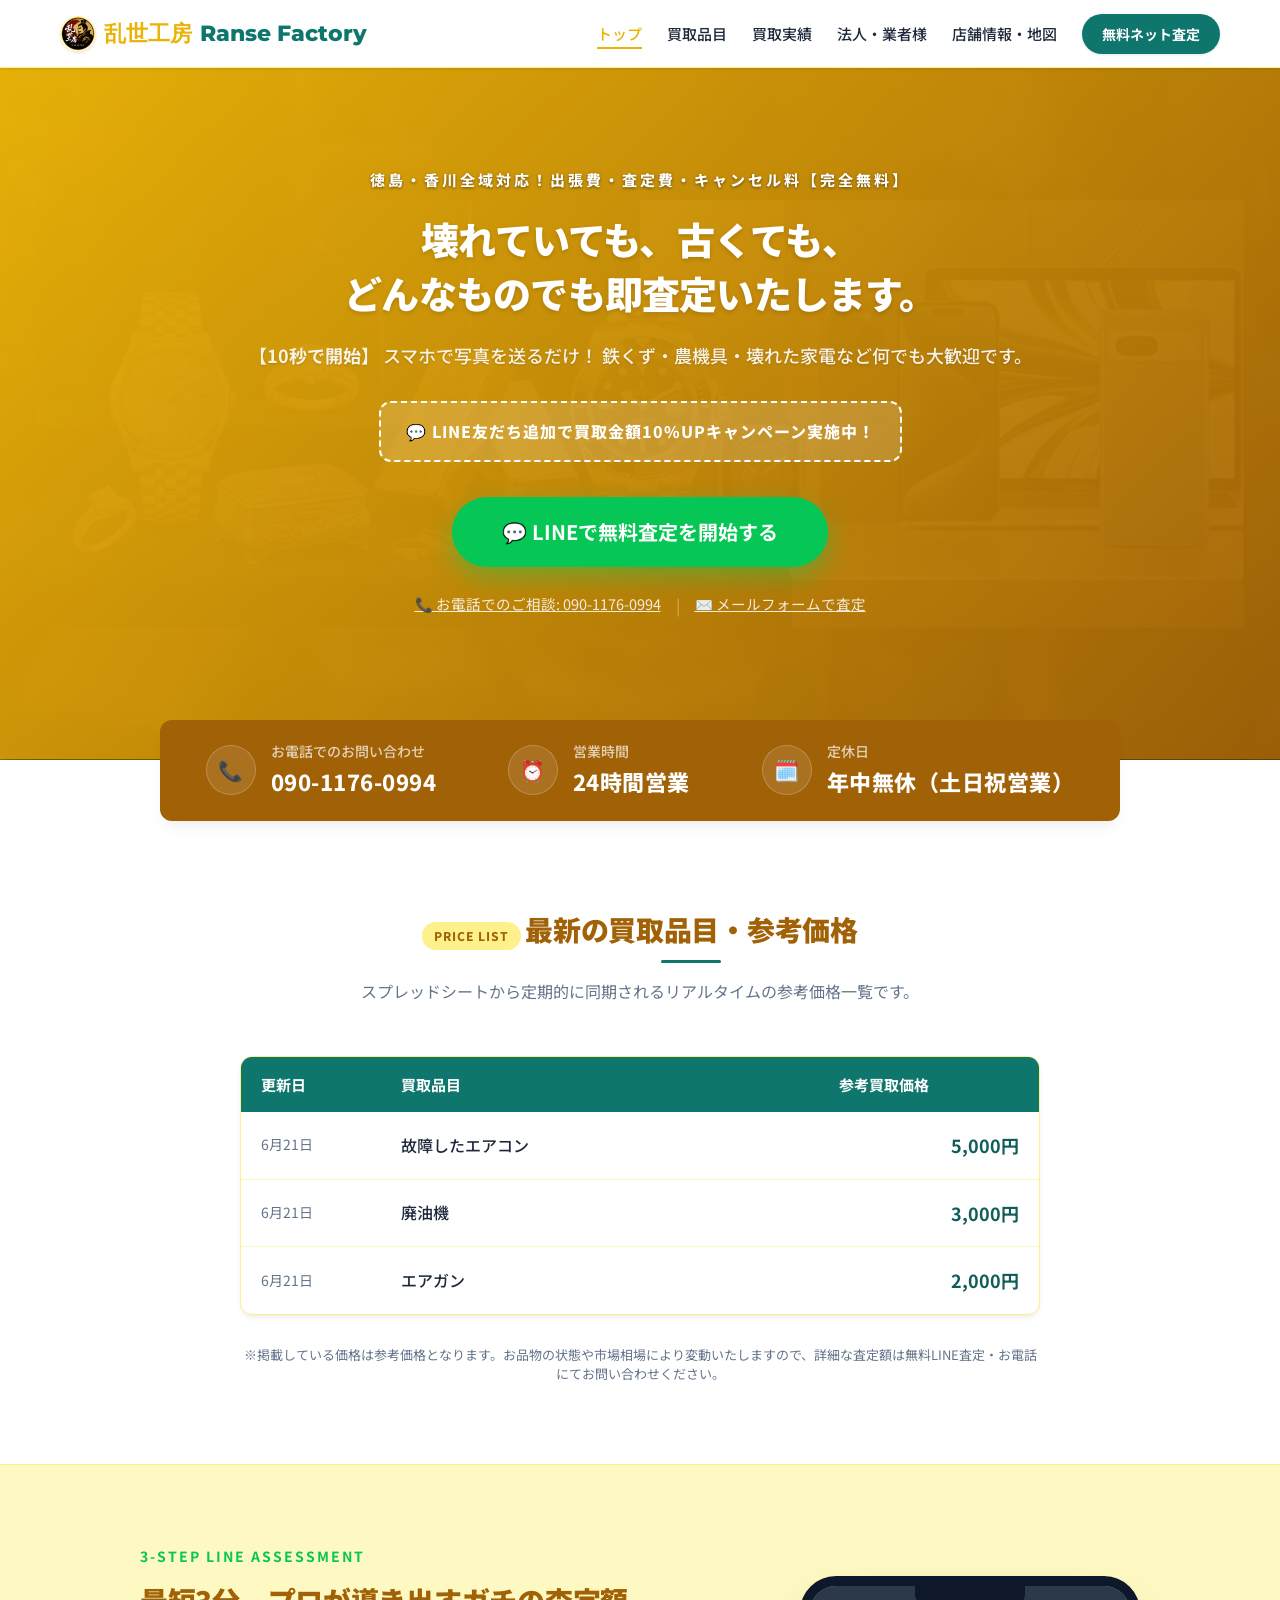
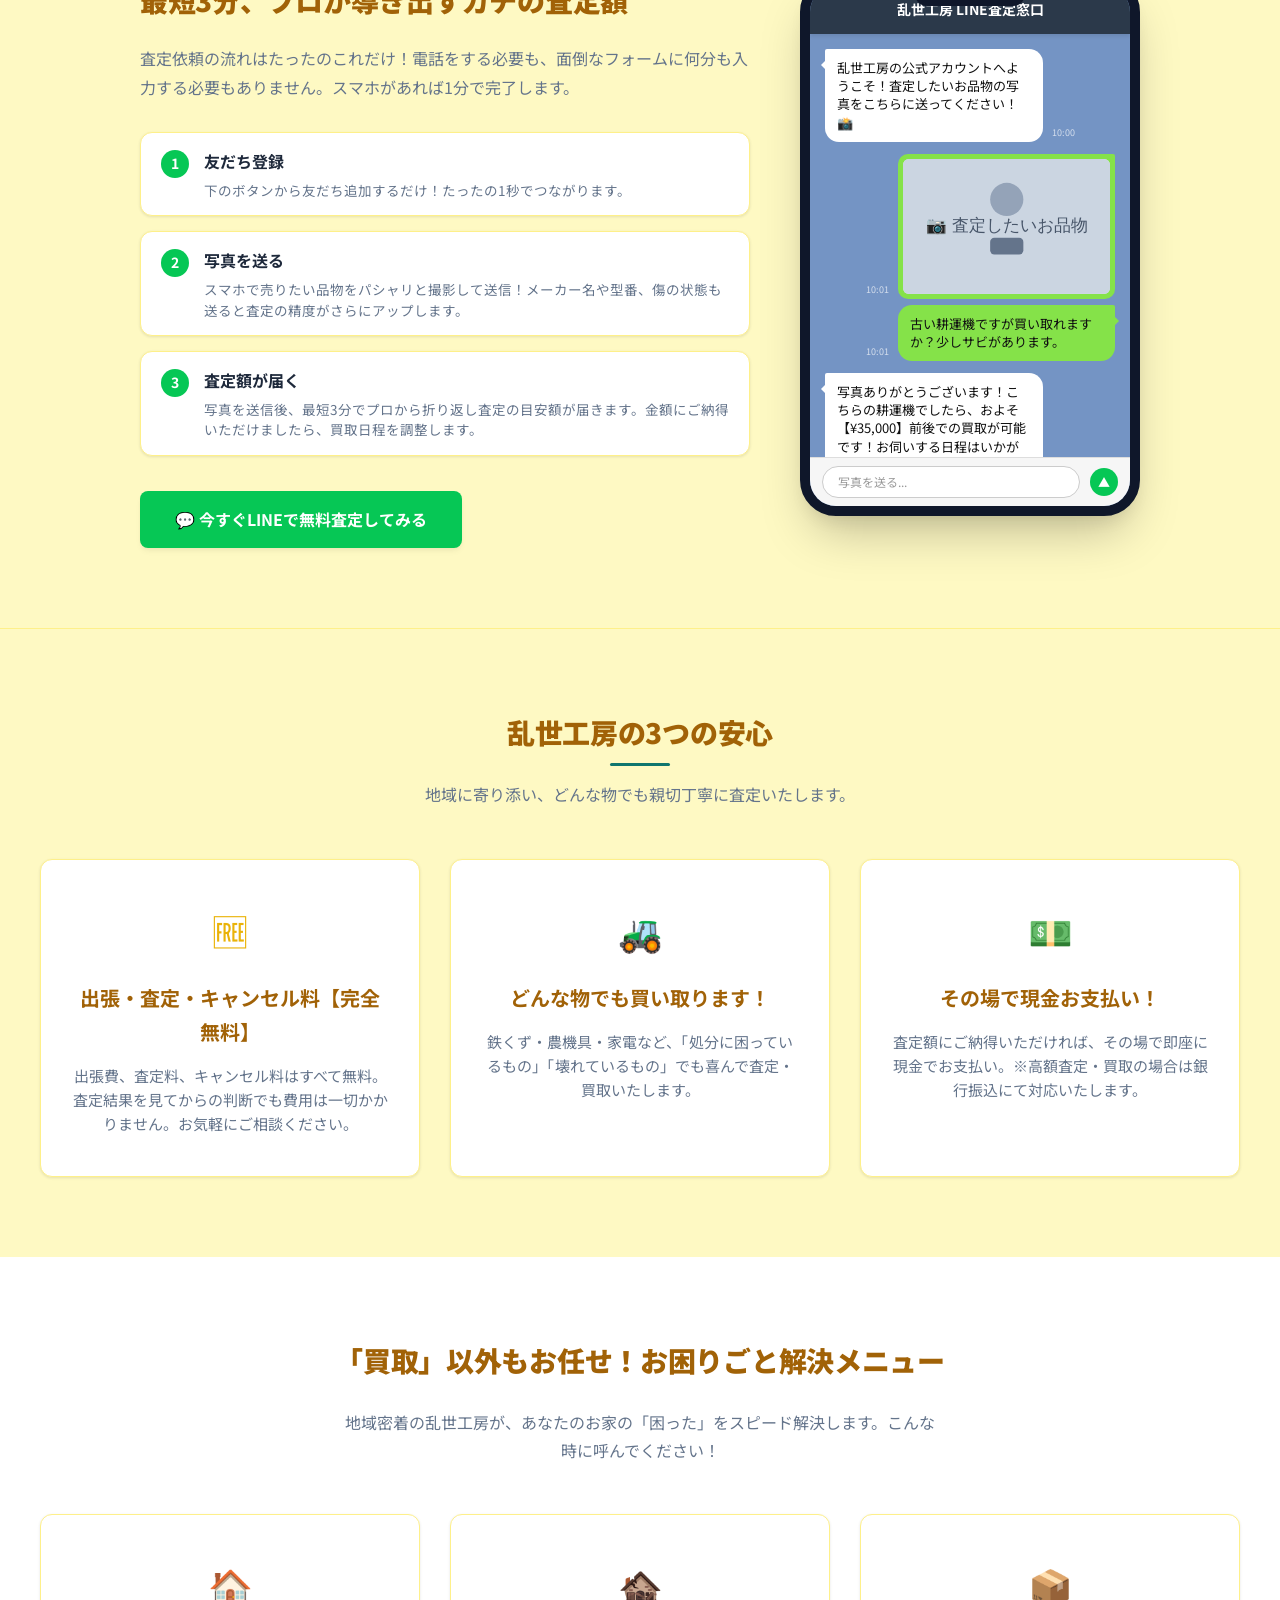
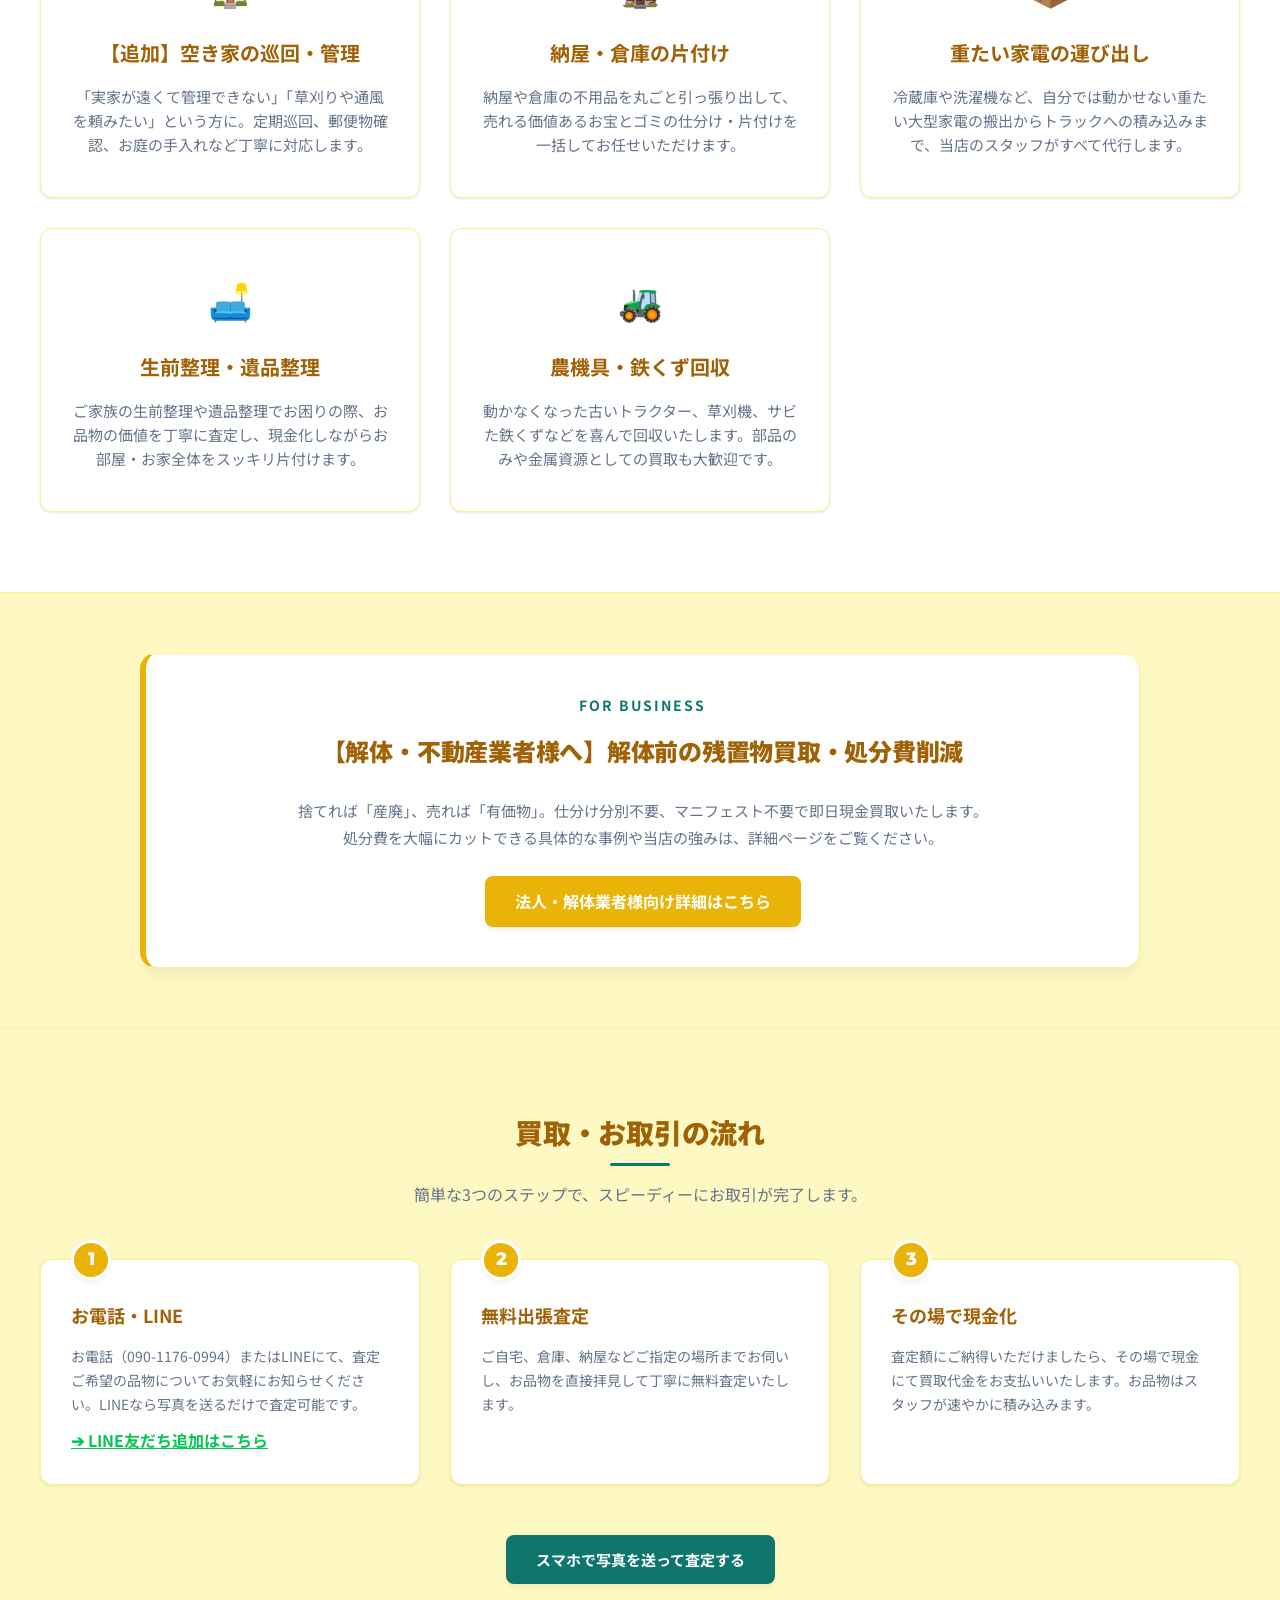
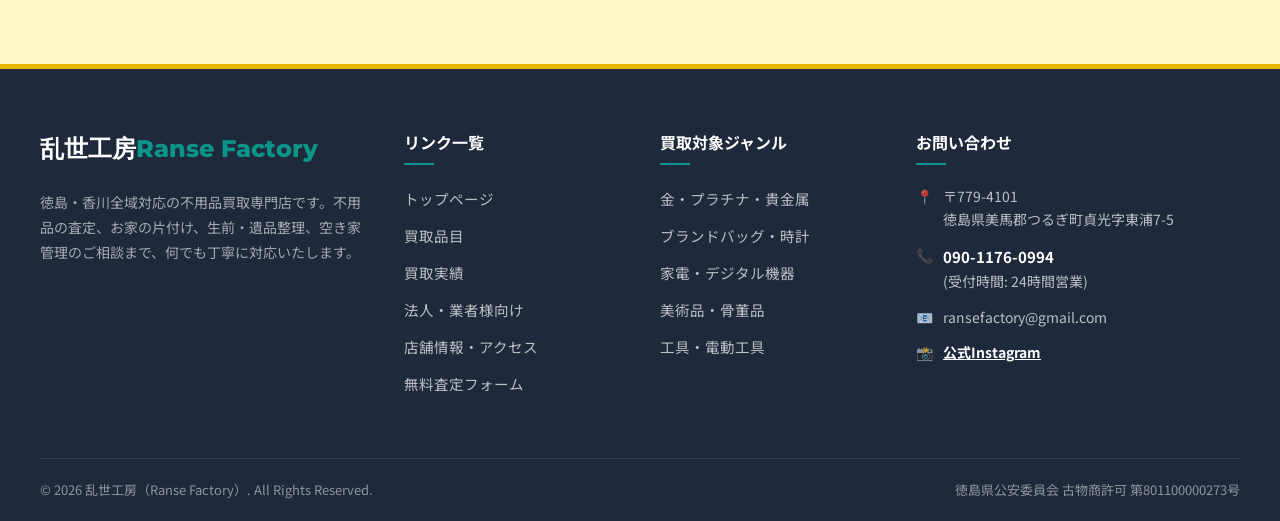
==== commit b8a847ad: "Deploy index.html via auto-deployer" ====
--- a/index.html
+++ b/index.html
@@ -110,17 +110,17 @@
           <div class="price-row">
             <div class="col-date">6月21日</div>
             <div class="col-item">故障したエアコン</div>
-            <div class="col-price">5000円</div>
+            <div class="col-price">5,000円</div>
           </div>
           <div class="price-row">
             <div class="col-date">6月21日</div>
             <div class="col-item">廃油機</div>
-            <div class="col-price">3000円</div>
+            <div class="col-price">3,000円</div>
           </div>
           <div class="price-row">
             <div class="col-date">6月21日</div>
-            <div class="col-item">サッカーユニフォーム</div>
-            <div class="col-price">4500円</div>
+            <div class="col-item">エアガン</div>
+            <div class="col-price">2,000円</div>
           </div>
           <!-- PRICE_TABLE_ROWS_END -->
         </div>
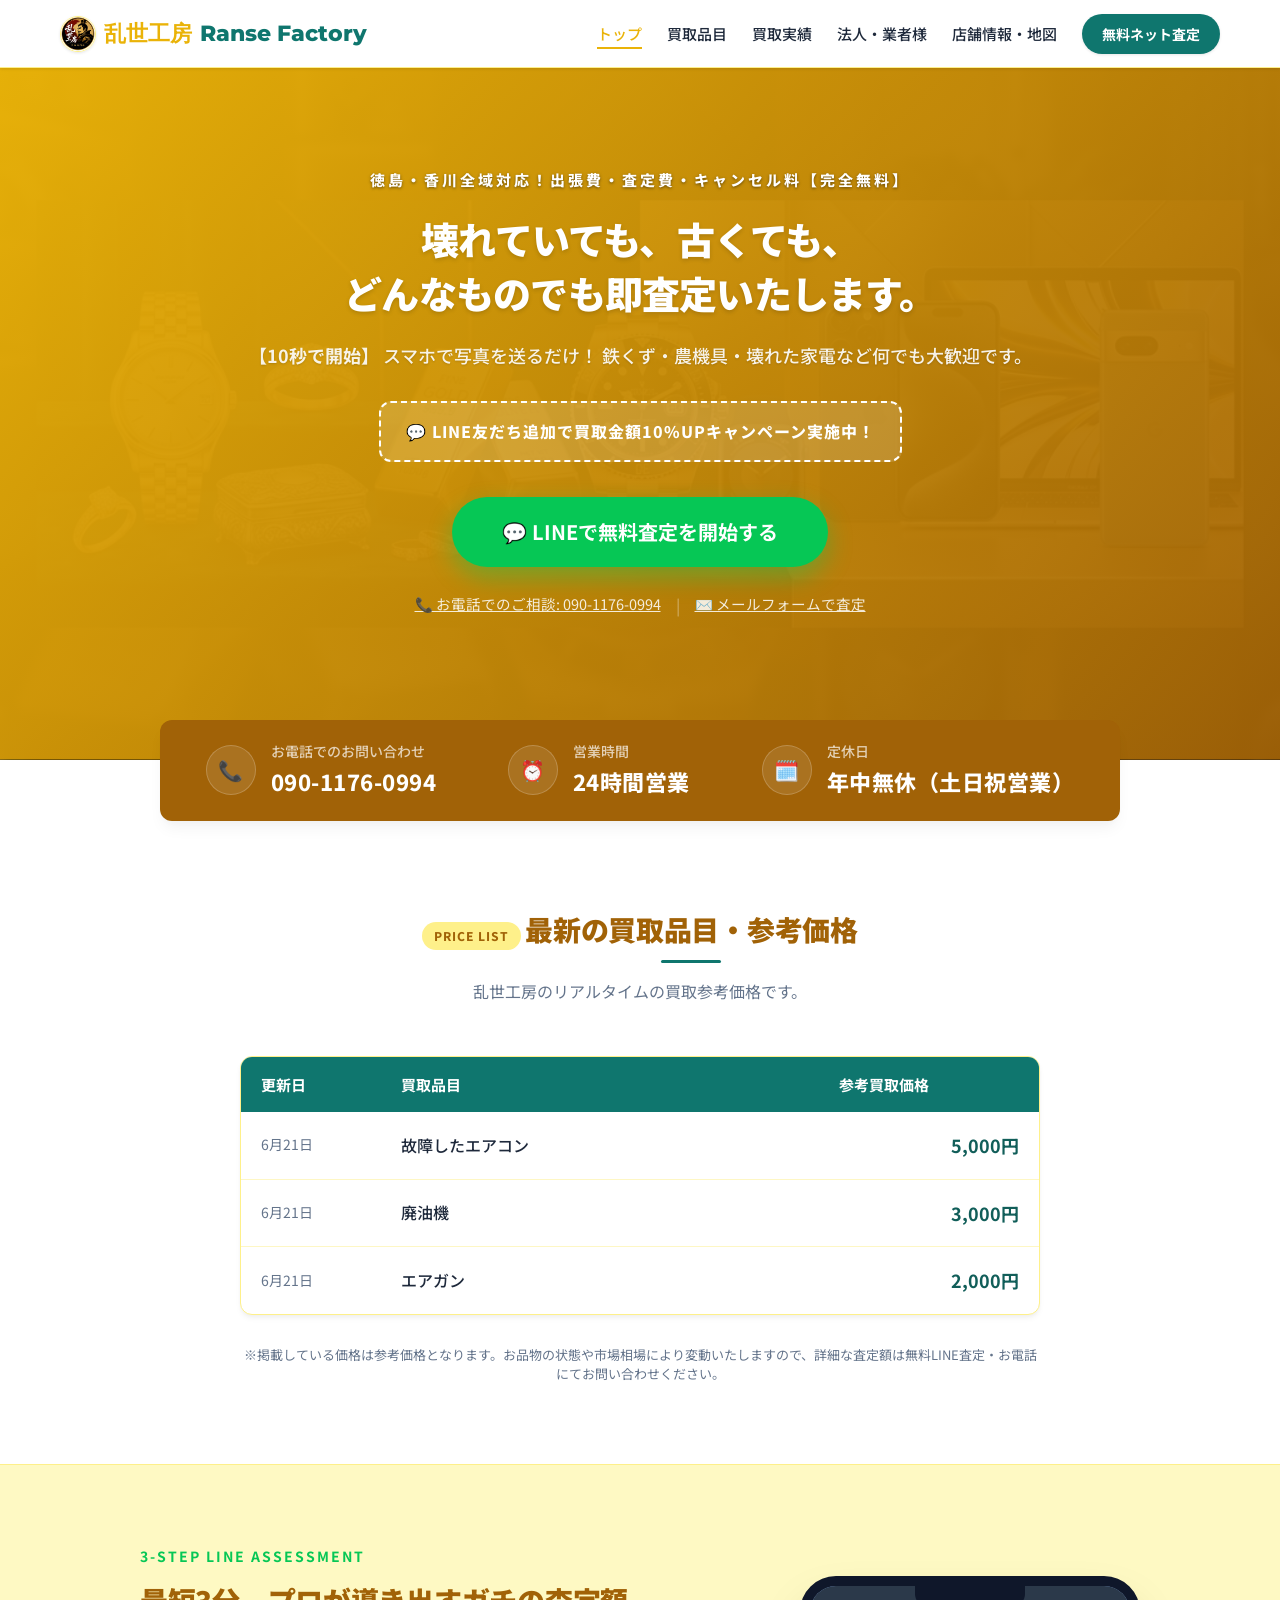
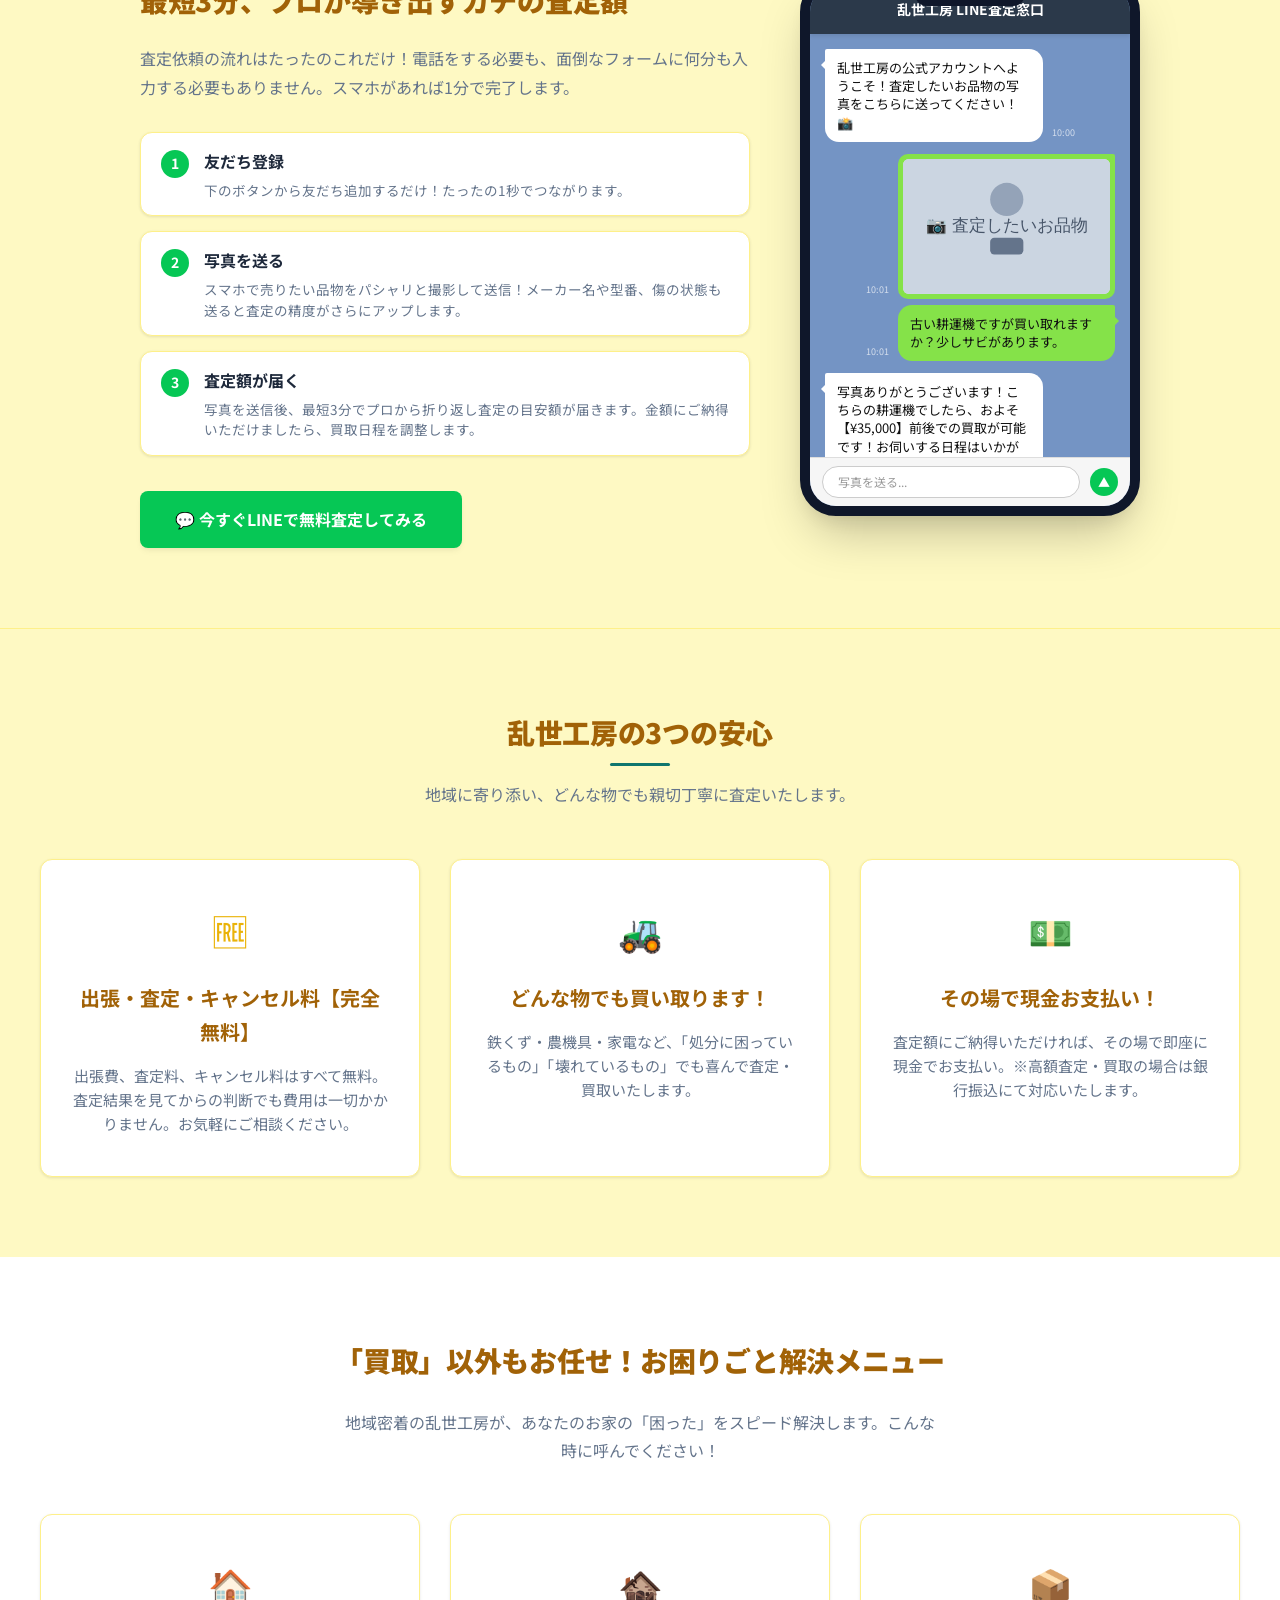
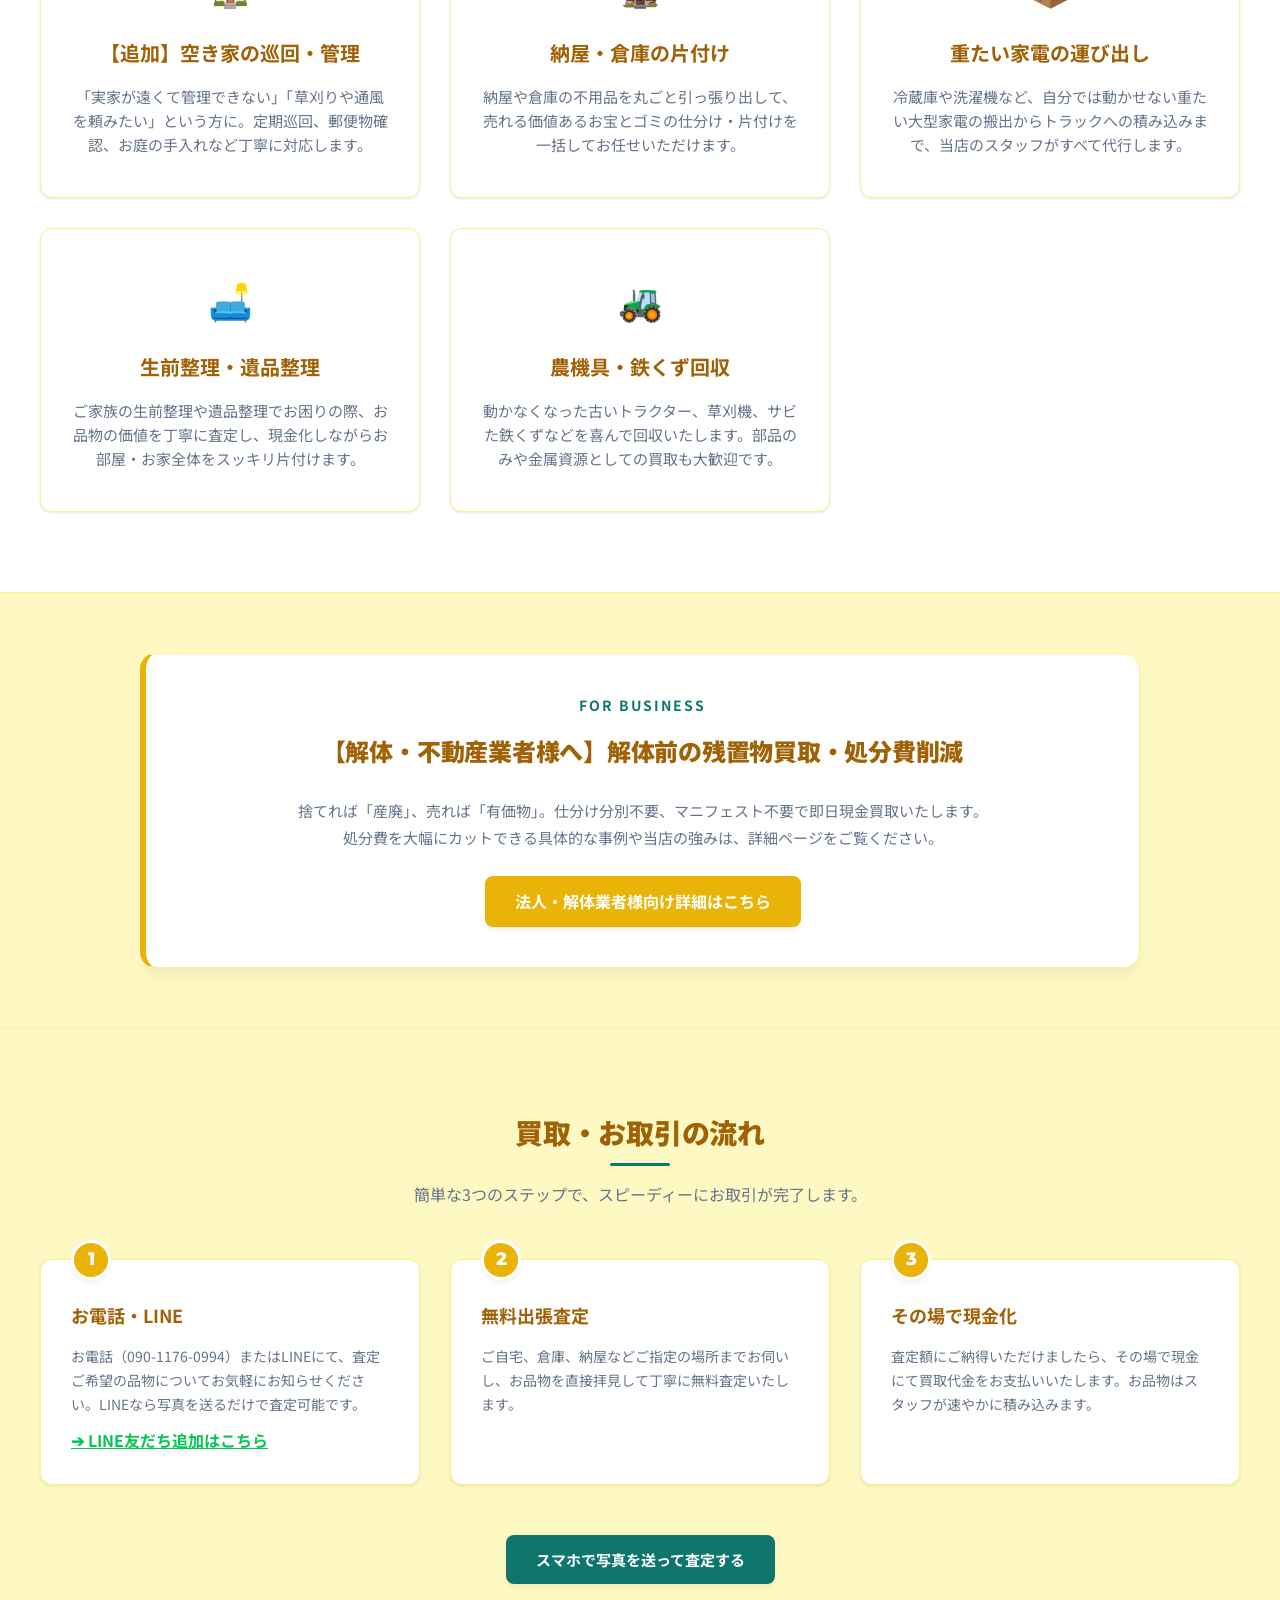
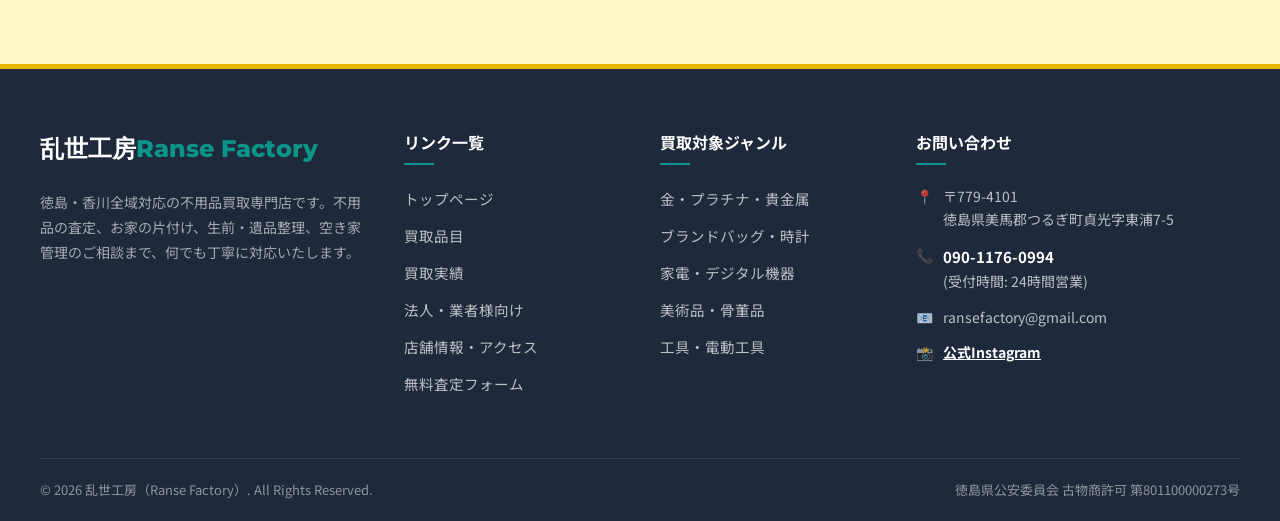
==== commit 63f50b1d: "Deploy index.html via auto-deployer" ====
--- a/index.html
+++ b/index.html
@@ -96,7 +96,7 @@
       <div class="section-header">
         <span class="section-badge">PRICE LIST</span>
         <h2 class="section-title">最新の買取品目・参考価格</h2>
-        <p class="section-subtitle">スプレッドシートから定期的に同期されるリアルタイムの参考価格一覧です。</p>
+        <p class="section-subtitle">乱世工房のリアルタイムの買取参考価格です。</p>
       </div>
 
       <div class="price-table-container">
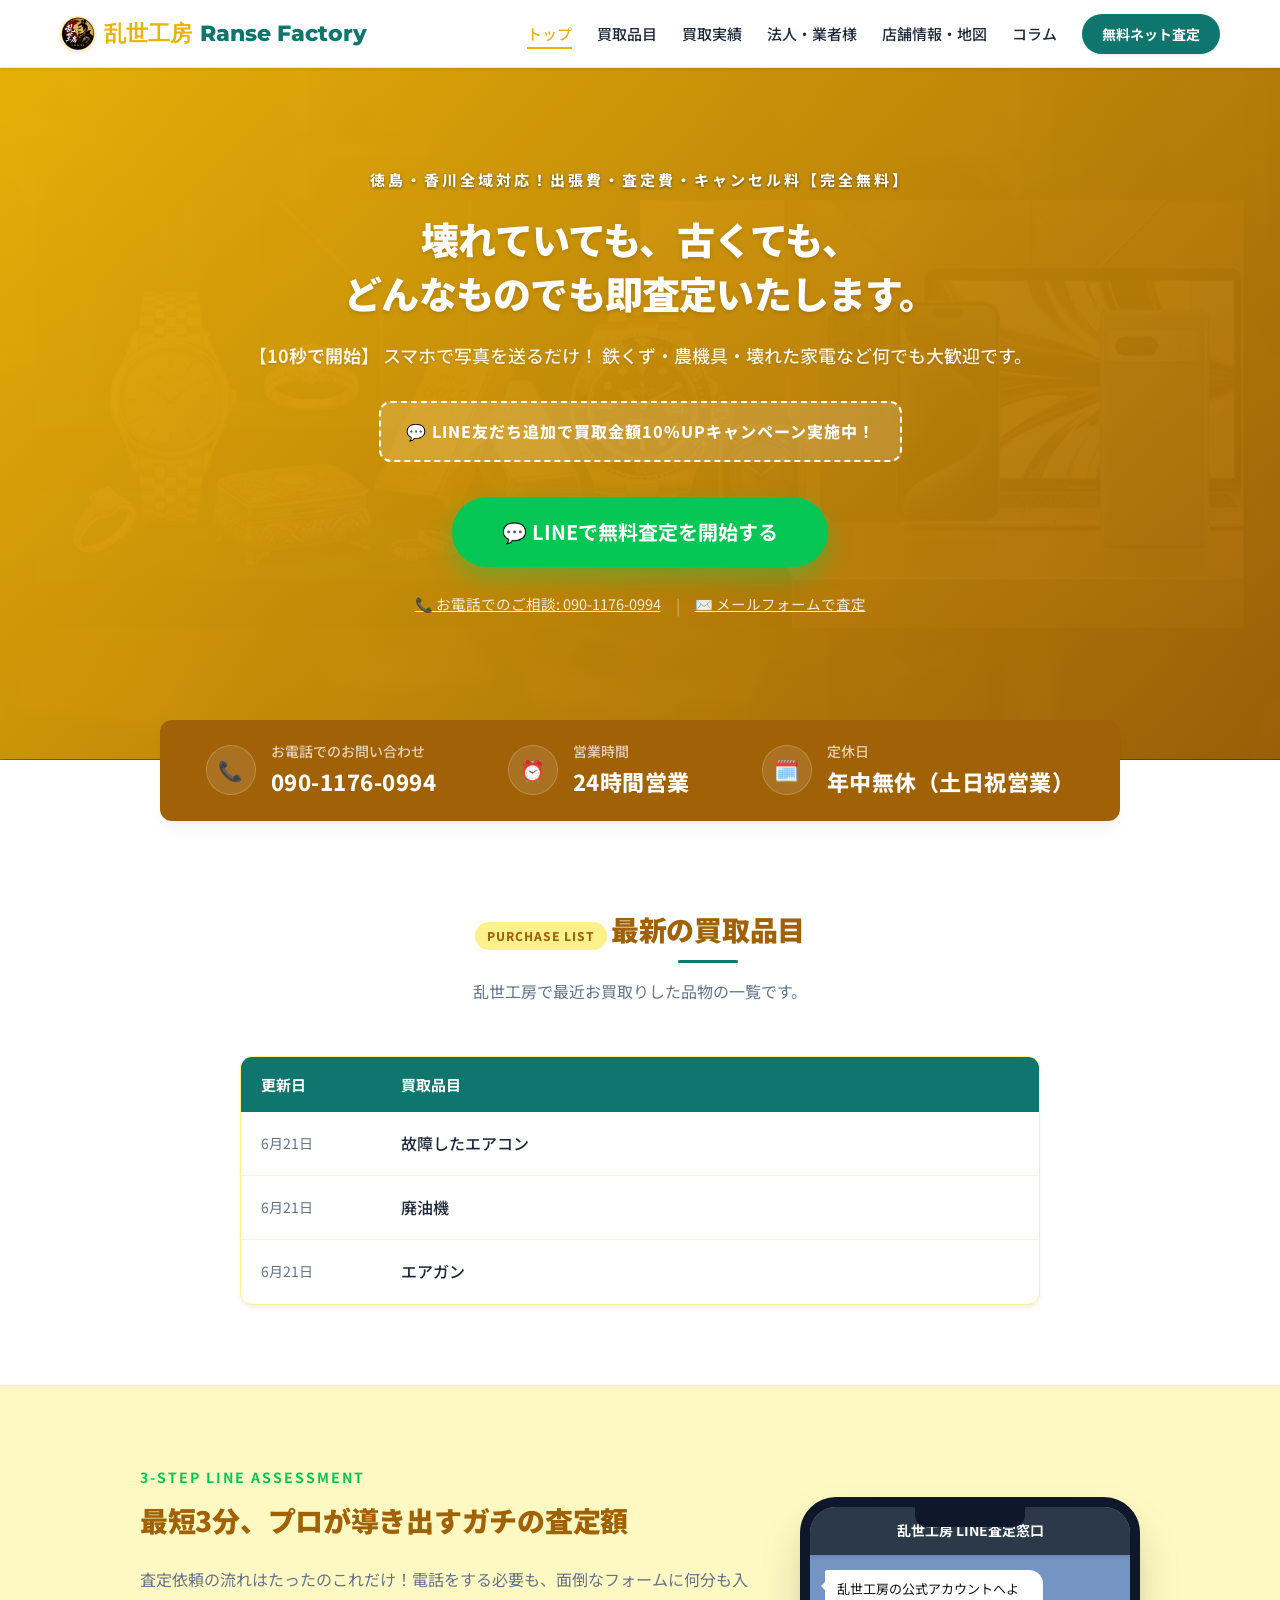
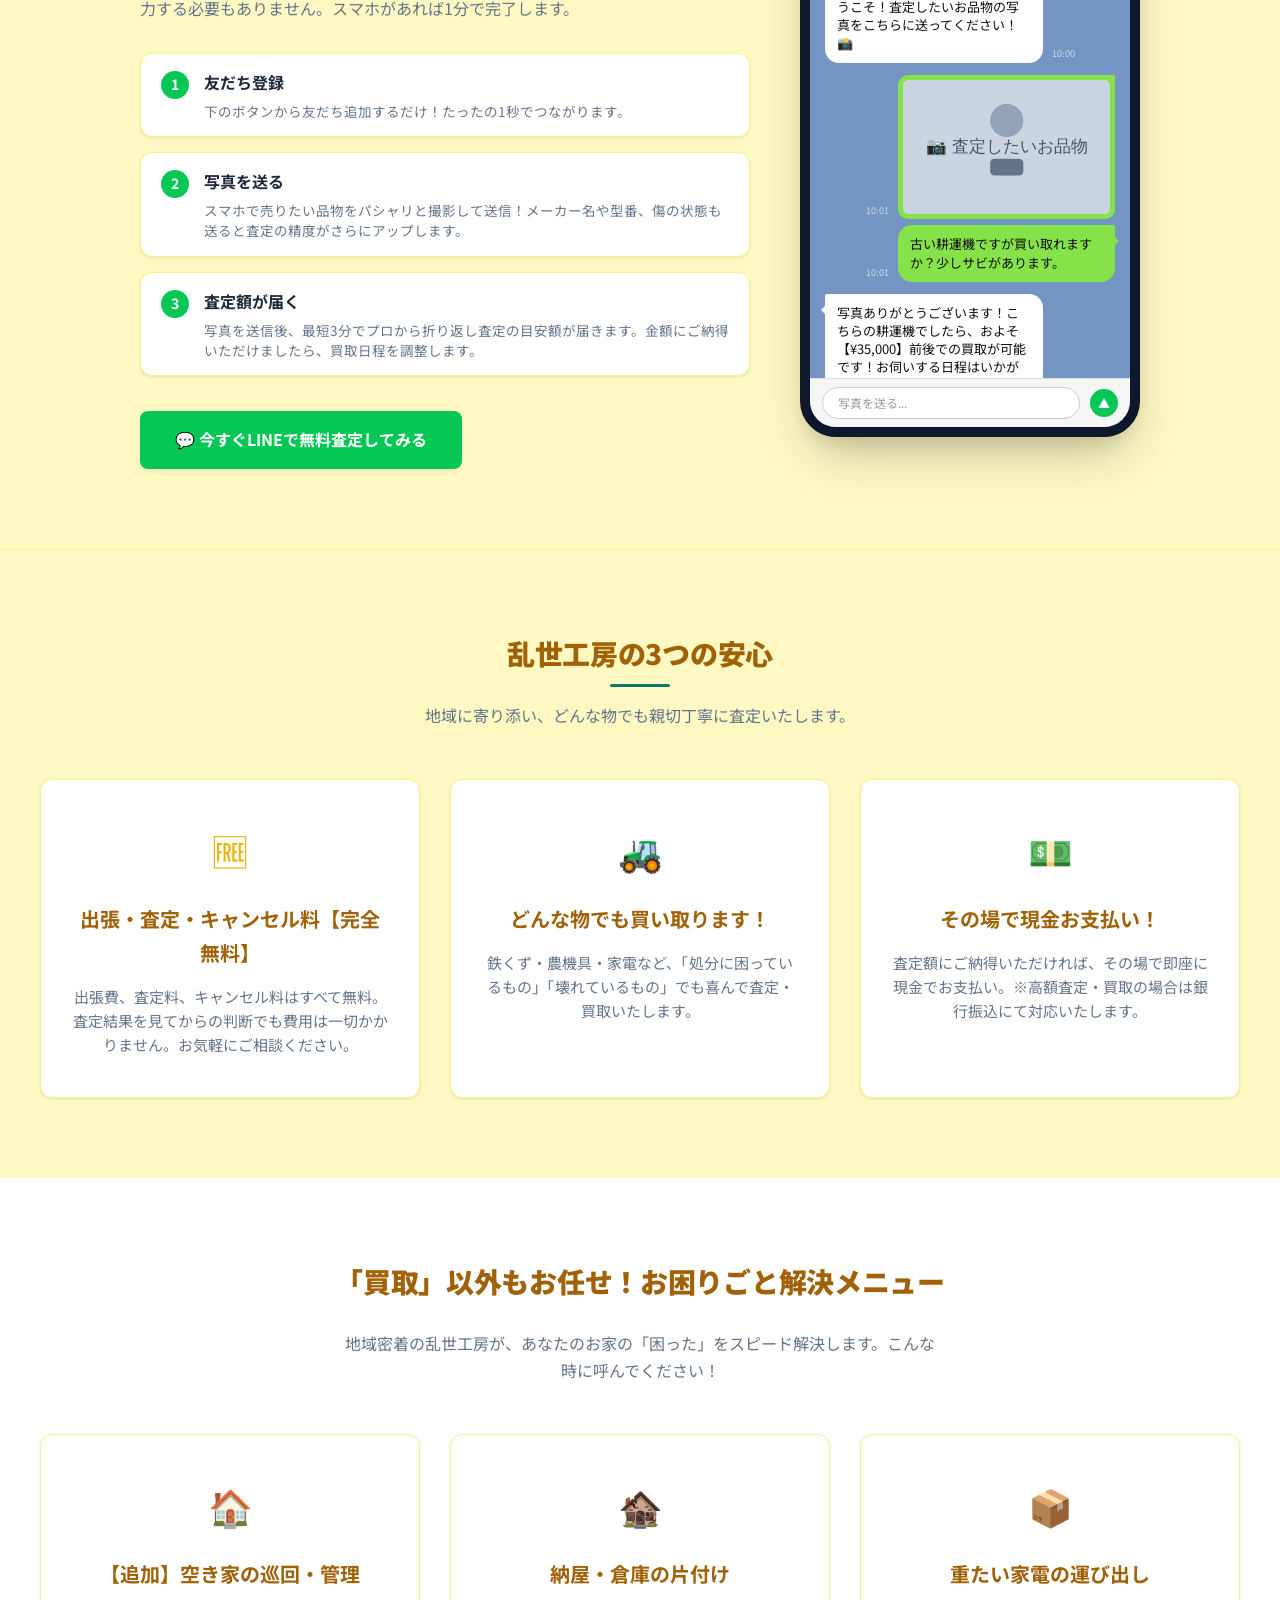
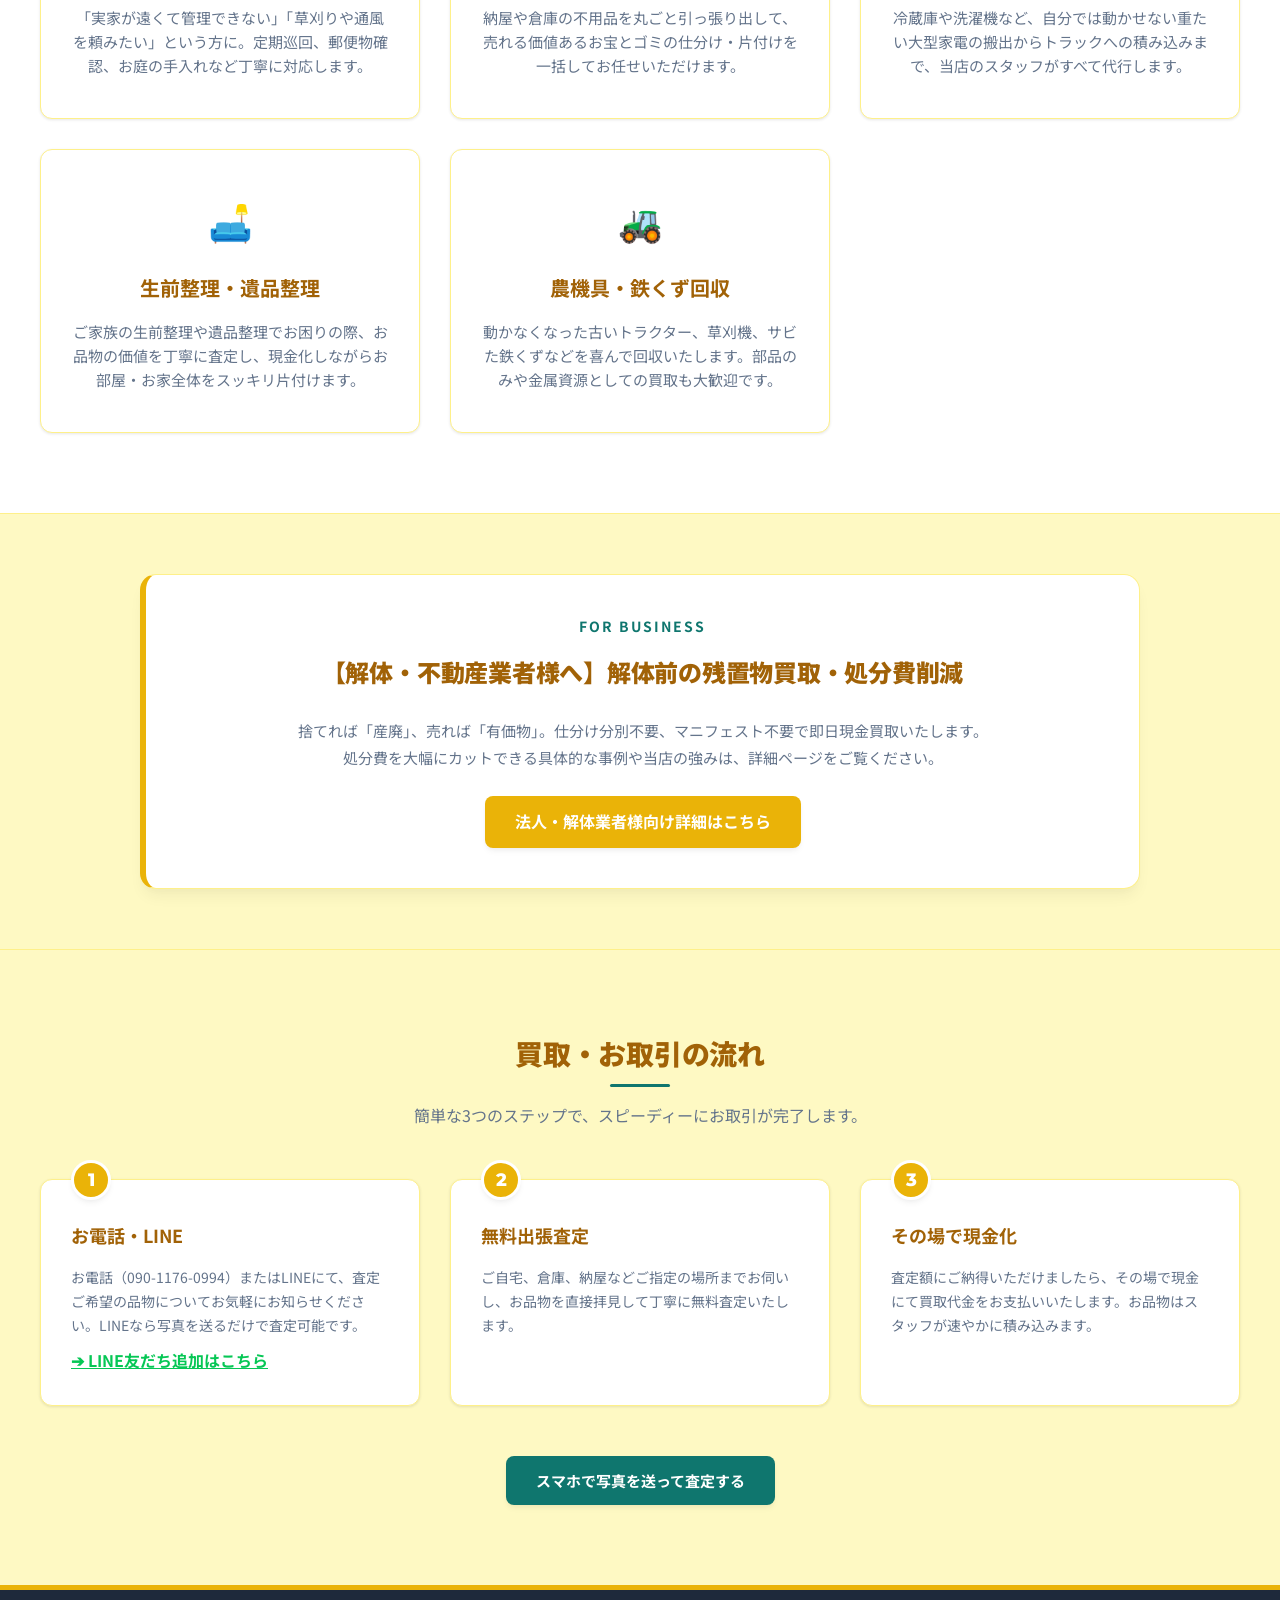
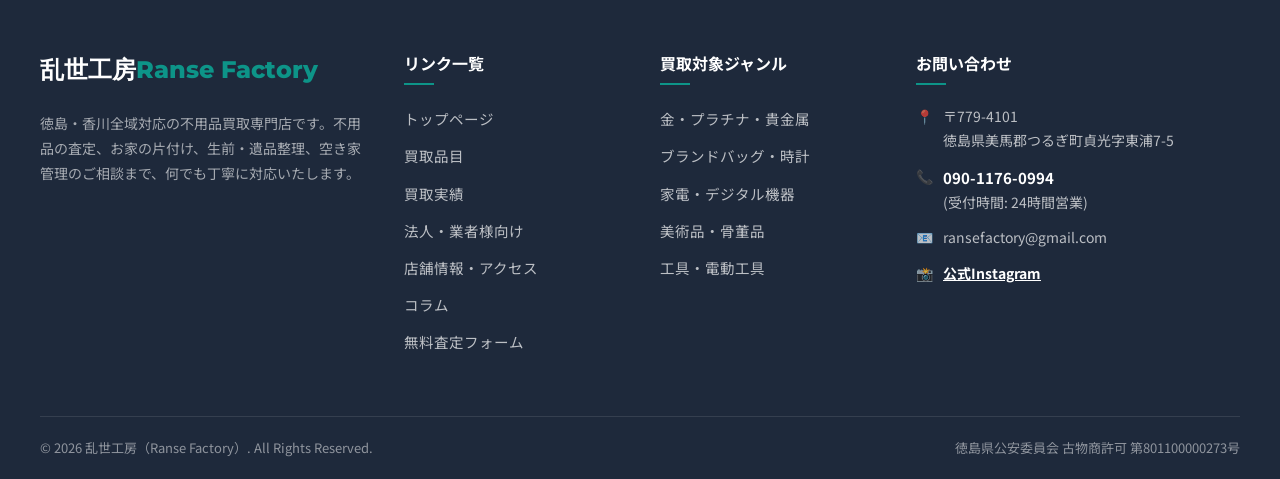
==== commit 7d8c38e5: "Deploy index.html via auto-deployer" ====
--- a/index.html
+++ b/index.html
@@ -25,6 +25,7 @@
         <li><a href="cases.html" class="nav-link">買取実績</a></li>
         <li><a href="business.html" class="nav-link">法人・業者様</a></li>
         <li><a href="about.html" class="nav-link">店舗情報・地図</a></li>
+        <li><a href="blog.html" class="nav-link">コラム</a></li>
         <li><a href="contact.html" class="btn-nav-cta">無料ネット査定</a></li>
       </ul>
     </div>
@@ -90,37 +91,33 @@
     </div>
   </div>
 
-  <!-- LATEST PURCHASE PRICES SECTION -->
+  <!-- LATEST PURCHASE ITEMS SECTION -->
   <section class="price-section">
     <div class="container" style="max-width: 800px;">
       <div class="section-header">
-        <span class="section-badge">PRICE LIST</span>
-        <h2 class="section-title">最新の買取品目・参考価格</h2>
-        <p class="section-subtitle">乱世工房のリアルタイムの買取参考価格です。</p>
+        <span class="section-badge">PURCHASE LIST</span>
+        <h2 class="section-title">最新の買取品目</h2>
+        <p class="section-subtitle">乱世工房で最近お買取りした品物の一覧です。</p>
       </div>
 
       <div class="price-table-container">
         <div class="price-table-header">
           <div class="col-date">更新日</div>
           <div class="col-item">買取品目</div>
-          <div class="col-price">参考買取価格</div>
         </div>
         <div class="price-table-body" id="priceTableBody">
           <!-- PRICE_TABLE_ROWS_START -->
           <div class="price-row">
             <div class="col-date">6月21日</div>
             <div class="col-item">故障したエアコン</div>
-            <div class="col-price">5,000円</div>
           </div>
           <div class="price-row">
             <div class="col-date">6月21日</div>
             <div class="col-item">廃油機</div>
-            <div class="col-price">3,000円</div>
           </div>
           <div class="price-row">
             <div class="col-date">6月21日</div>
             <div class="col-item">エアガン</div>
-            <div class="col-price">2,000円</div>
           </div>
           <!-- PRICE_TABLE_ROWS_END -->
         </div>
@@ -128,11 +125,7 @@
 
       <!-- Toggle button for expanding more items if there are many -->
       <div class="price-expand-container" id="priceExpandContainer" style="display: none;">
-        <button id="priceExpandBtn" class="btn-expand">価格表をもっと見る ➔</button>
-      </div>
-      
-      <div style="text-align: center; margin-top: 30px;">
-        <p class="price-notice">※掲載している価格は参考価格となります。お品物の状態や市場相場により変動いたしますので、詳細な査定額は無料LINE査定・お電話にてお問い合わせください。</p>
+        <button id="priceExpandBtn" class="btn-expand">買取品目をもっと見る ➔</button>
       </div>
     </div>
   </section>
@@ -385,6 +378,7 @@
           <li><a href="cases.html">買取実績</a></li>
           <li><a href="business.html">法人・業者様向け</a></li>
           <li><a href="about.html">店舗情報・アクセス</a></li>
+          <li><a href="blog.html">コラム</a></li>
           <li><a href="contact.html">無料査定フォーム</a></li>
         </ul>
       </div>
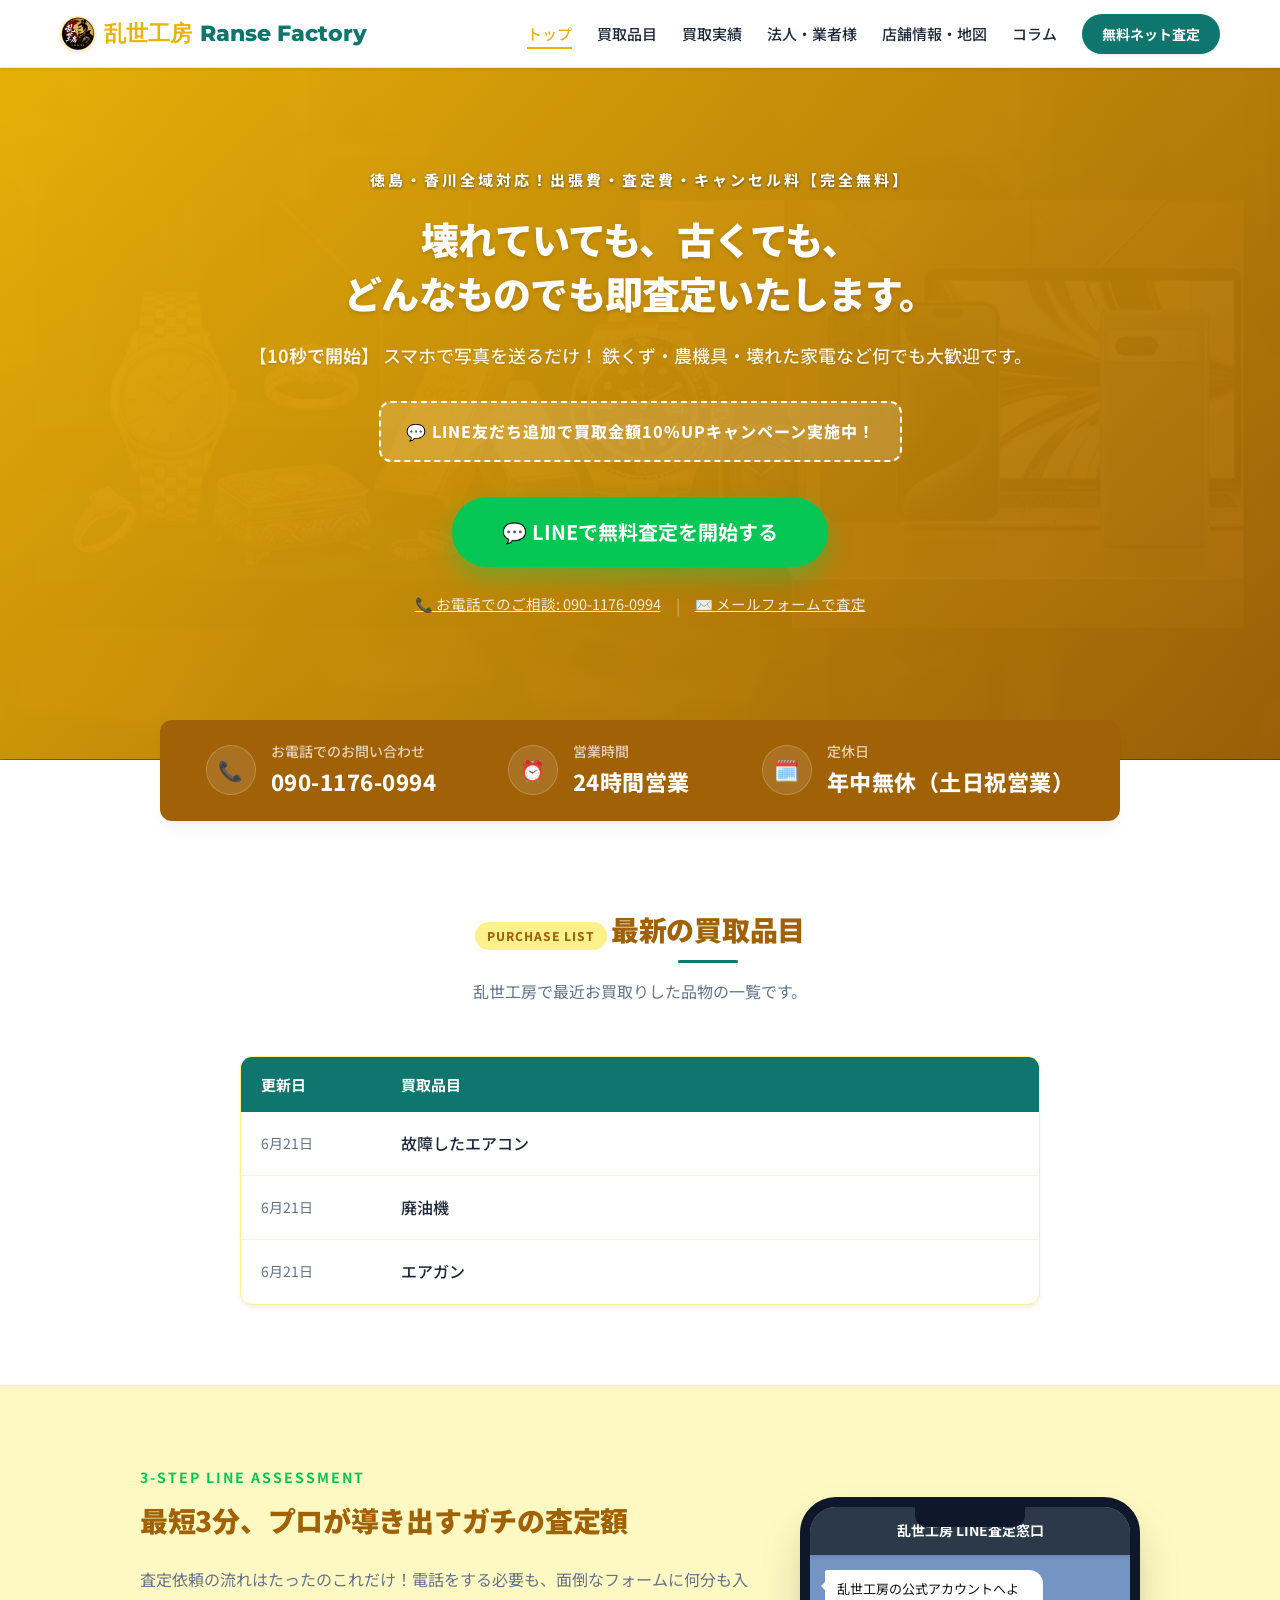
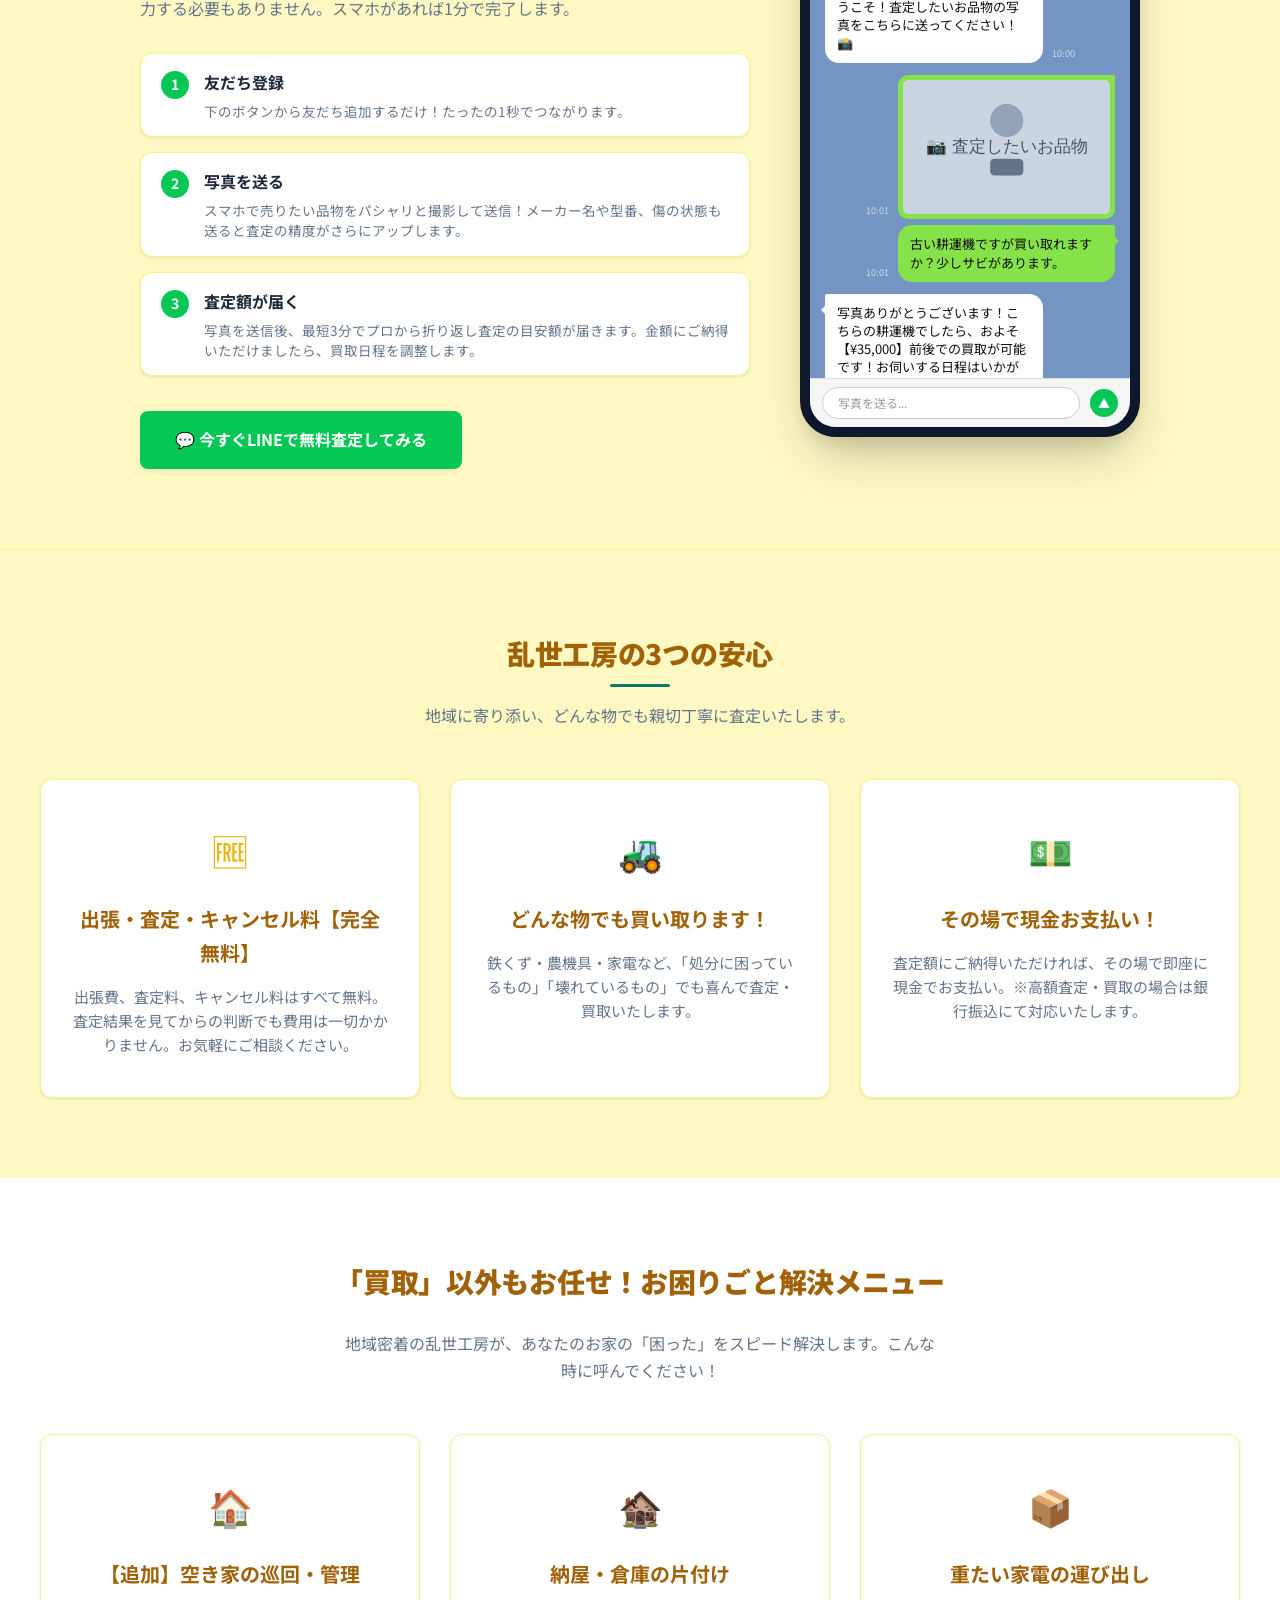
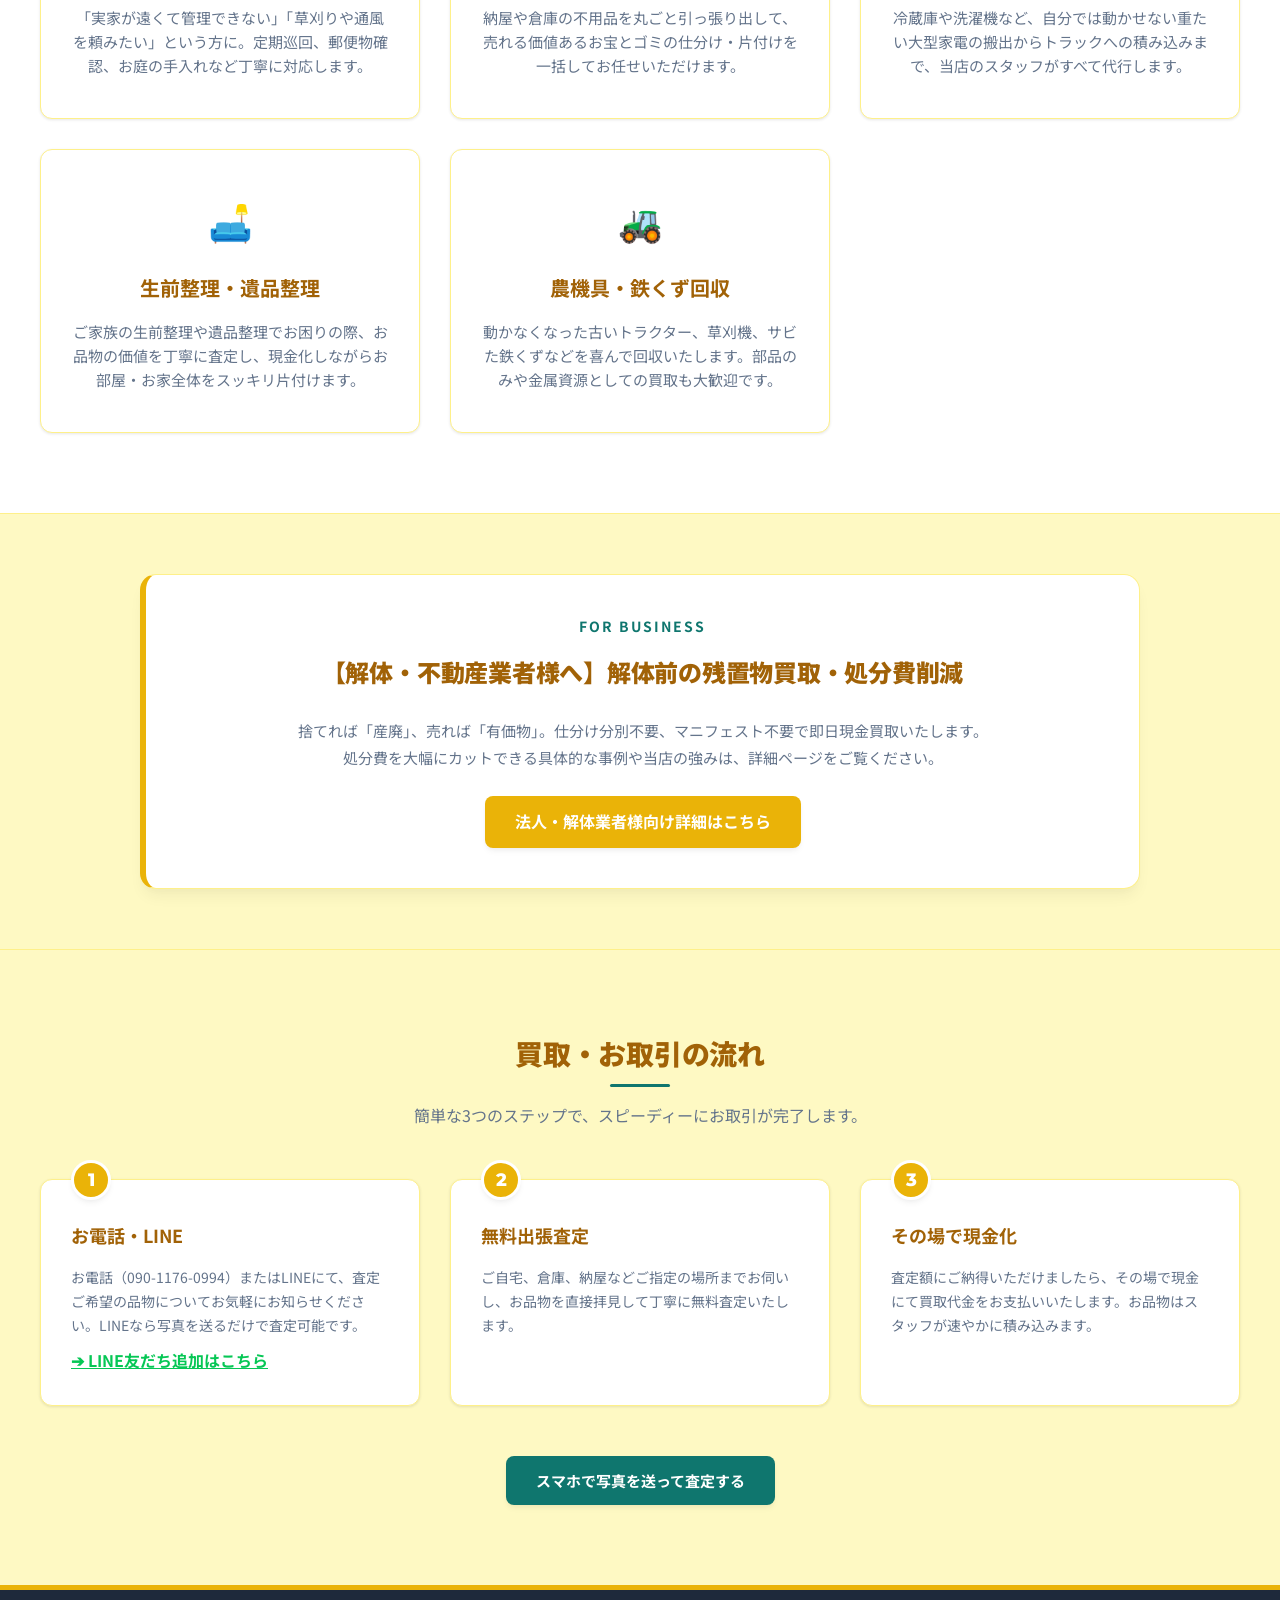
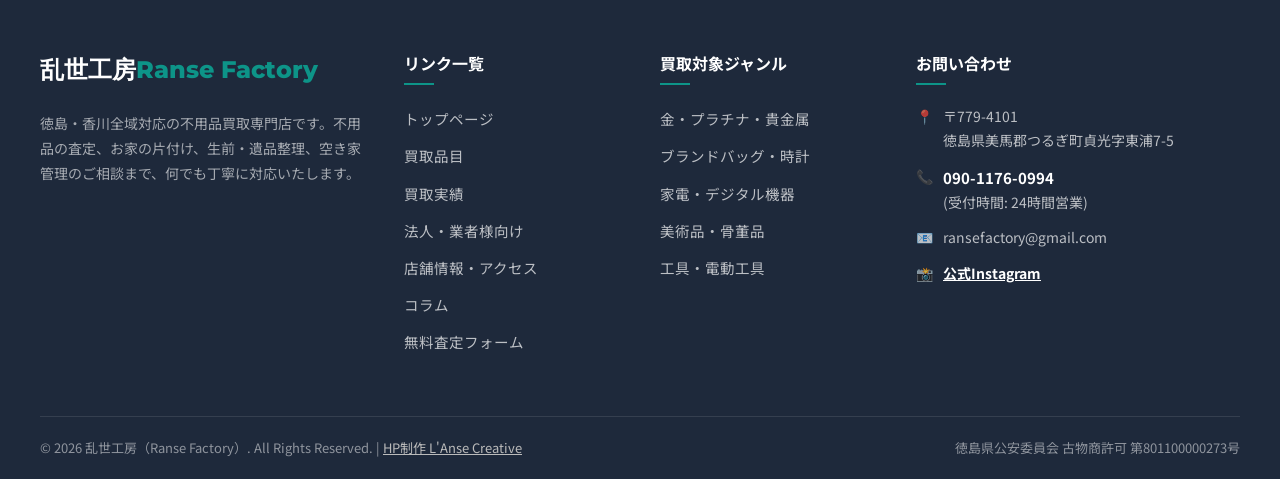
==== commit 25db38b2: "Deploy index.html via auto-deployer" ====
--- a/index.html
+++ b/index.html
@@ -416,7 +416,7 @@
     </div>
     
     <div class="footer-bottom">
-      <p>&copy; 2026 乱世工房（Ranse Factory）. All Rights Reserved.</p>
+      <p>&copy; 2026 乱世工房（Ranse Factory）. All Rights Reserved. | <a href="/L-Anse-Creative/" style="color: #bbb; text-decoration: underline;">HP制作 L'Anse Creative</a></p>
       <p>徳島県公安委員会 古物商許可 第801100000273号</p>
     </div>
   </footer>
--- a/style.css
+++ b/style.css
@@ -1731,7 +1731,7 @@
 
 .price-table-header {
   display: grid;
-  grid-template-columns: 140px 1fr 180px;
+  grid-template-columns: 140px 1fr;
   background-color: var(--secondary);
   color: white;
   font-weight: bold;
@@ -1745,7 +1745,7 @@
 
 .price-row {
   display: grid;
-  grid-template-columns: 140px 1fr 180px;
+  grid-template-columns: 140px 1fr;
   padding: 18px 20px;
   border-bottom: 1px solid rgba(254, 240, 138, 0.5);
   align-items: center;
@@ -1855,5 +1855,258 @@
   line-height: 1.5;
 }
 
-
-
+/* Blog / Column Page Styles */
+.blog-hero {
+  padding: 100px 20px 60px;
+  text-align: center;
+  background: linear-gradient(135deg, rgba(254, 249, 195, 0.5) 0%, rgba(255, 255, 255, 1) 100%);
+  border-bottom: 1px solid var(--border-color);
+}
+
+.blog-hero .section-title {
+  font-size: 32px;
+}
+
+.blog-card {
+  background: white;
+  border: 1px solid var(--border-color);
+  border-radius: 12px;
+  padding: 40px;
+  margin-bottom: 40px;
+  box-shadow: var(--shadow-md);
+  transition: var(--transition);
+}
+
+.blog-card:hover {
+  box-shadow: var(--shadow-lg);
+  transform: translateY(-2px);
+}
+
+.blog-card-meta {
+  display: flex;
+  align-items: center;
+  gap: 12px;
+  margin-bottom: 15px;
+}
+
+.blog-date {
+  font-size: 13px;
+  color: var(--text-light);
+  font-weight: 500;
+}
+
+.blog-tag {
+  display: inline-block;
+  background-color: var(--primary-light);
+  color: var(--primary-dark);
+  font-size: 12px;
+  font-weight: 700;
+  padding: 3px 10px;
+  border-radius: 99px;
+  letter-spacing: 0.5px;
+}
+
+.blog-card-title {
+  font-size: 24px;
+  font-weight: 900;
+  color: var(--text-dark);
+  line-height: 1.5;
+  margin-bottom: 25px;
+  padding-bottom: 20px;
+  border-bottom: 2px solid var(--border-color);
+}
+
+.blog-card-body h3 {
+  font-size: 18px;
+  font-weight: 800;
+  color: var(--secondary-dark);
+  margin-top: 30px;
+  margin-bottom: 10px;
+  padding-left: 12px;
+  border-left: 3px solid var(--primary);
+}
+
+.blog-card-body p {
+  font-size: 15px;
+  line-height: 1.9;
+  color: var(--text-dark);
+  margin-bottom: 10px;
+}
+
+.blog-card-cta {
+  margin-top: 35px;
+  padding: 25px;
+  background-color: var(--bg-light);
+  border-radius: 10px;
+  text-align: center;
+  border: 1px dashed var(--primary);
+}
+
+.blog-card-cta p {
+  margin-bottom: 15px;
+  font-size: 15px;
+}
+
+@media (max-width: 600px) {
+  .blog-hero {
+    padding: 80px 15px 40px;
+  }
+
+  .blog-hero .section-title {
+    font-size: 24px;
+  }
+
+  .blog-card {
+    padding: 25px 18px;
+    margin-bottom: 25px;
+  }
+
+  .blog-card-title {
+    font-size: 20px;
+  }
+
+  .blog-card-body h3 {
+    font-size: 16px;
+  }
+
+  .blog-card-body p {
+    font-size: 14px;
+  }
+}
+
+/* Blog List Page Styles */
+.blog-list {
+  display: flex;
+  flex-direction: column;
+  gap: 0;
+}
+
+.blog-item {
+  padding: 35px 0;
+  border-bottom: 1px solid var(--border-color);
+  position: relative;
+}
+
+.blog-item:first-child {
+  padding-top: 0;
+}
+
+.blog-item .blog-date {
+  display: inline-block;
+  margin-right: 10px;
+}
+
+.blog-item .blog-tag {
+  display: inline-block;
+  vertical-align: middle;
+}
+
+.blog-item-title {
+  font-size: 22px;
+  font-weight: 900;
+  color: var(--text-dark);
+  line-height: 1.5;
+  margin: 12px 0 10px;
+}
+
+.blog-item-title a {
+  color: var(--text-dark);
+  text-decoration: none;
+  transition: var(--transition);
+}
+
+.blog-item-title a:hover {
+  color: var(--secondary);
+}
+
+.blog-excerpt {
+  font-size: 14px;
+  line-height: 1.8;
+  color: var(--text-light);
+  margin-bottom: 12px;
+}
+
+.blog-more-link {
+  display: inline-block;
+  font-size: 13px;
+  font-weight: 700;
+  color: var(--secondary);
+  letter-spacing: 0.5px;
+  transition: var(--transition);
+}
+
+.blog-more-link:hover {
+  color: var(--secondary-dark);
+  transform: translateX(3px);
+}
+
+/* Blog Article Detail Styles */
+.blog-article-header {
+  margin-bottom: 40px;
+  padding-bottom: 30px;
+  border-bottom: 2px solid var(--border-color);
+}
+
+.blog-article-header .blog-date {
+  display: inline-block;
+  margin-right: 10px;
+}
+
+.blog-article-header .blog-tag {
+  display: inline-block;
+  vertical-align: middle;
+}
+
+.blog-article-title {
+  font-size: 28px;
+  font-weight: 900;
+  color: var(--text-dark);
+  line-height: 1.5;
+  margin-top: 15px;
+}
+
+.blog-article-content h3 {
+  font-size: 18px;
+  font-weight: 800;
+  color: var(--secondary-dark);
+  margin-top: 30px;
+  margin-bottom: 10px;
+  padding-left: 12px;
+  border-left: 3px solid var(--primary);
+}
+
+.blog-article-content p {
+  font-size: 15px;
+  line-height: 1.9;
+  color: var(--text-dark);
+  margin-bottom: 10px;
+}
+
+.blog-article-footer {
+  margin-top: 60px;
+  padding-top: 30px;
+  border-top: 1px solid var(--border-color);
+  text-align: center;
+}
+
+@media (max-width: 600px) {
+  .blog-item-title {
+    font-size: 18px;
+  }
+
+  .blog-excerpt {
+    font-size: 13px;
+  }
+
+  .blog-article-title {
+    font-size: 22px;
+  }
+
+  .blog-article-content h3 {
+    font-size: 16px;
+  }
+
+  .blog-article-content p {
+    font-size: 14px;
+  }
+}
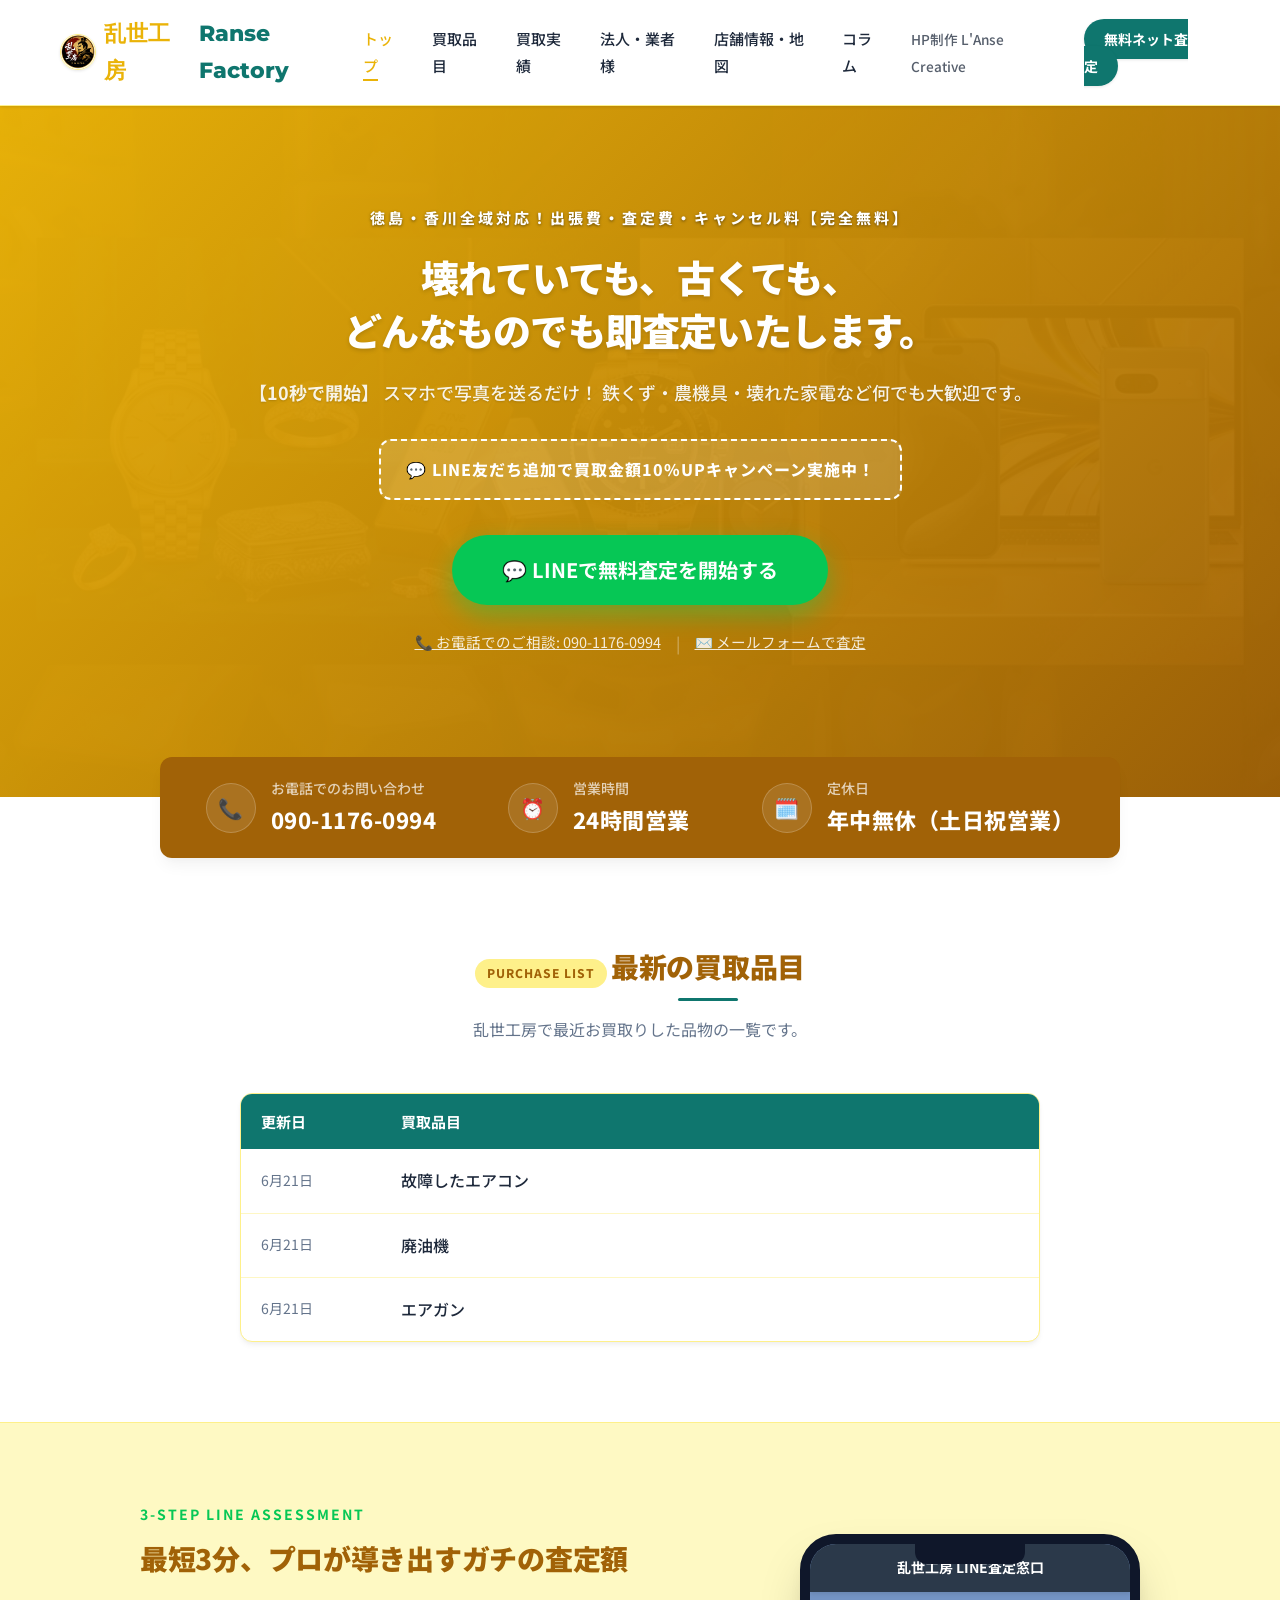
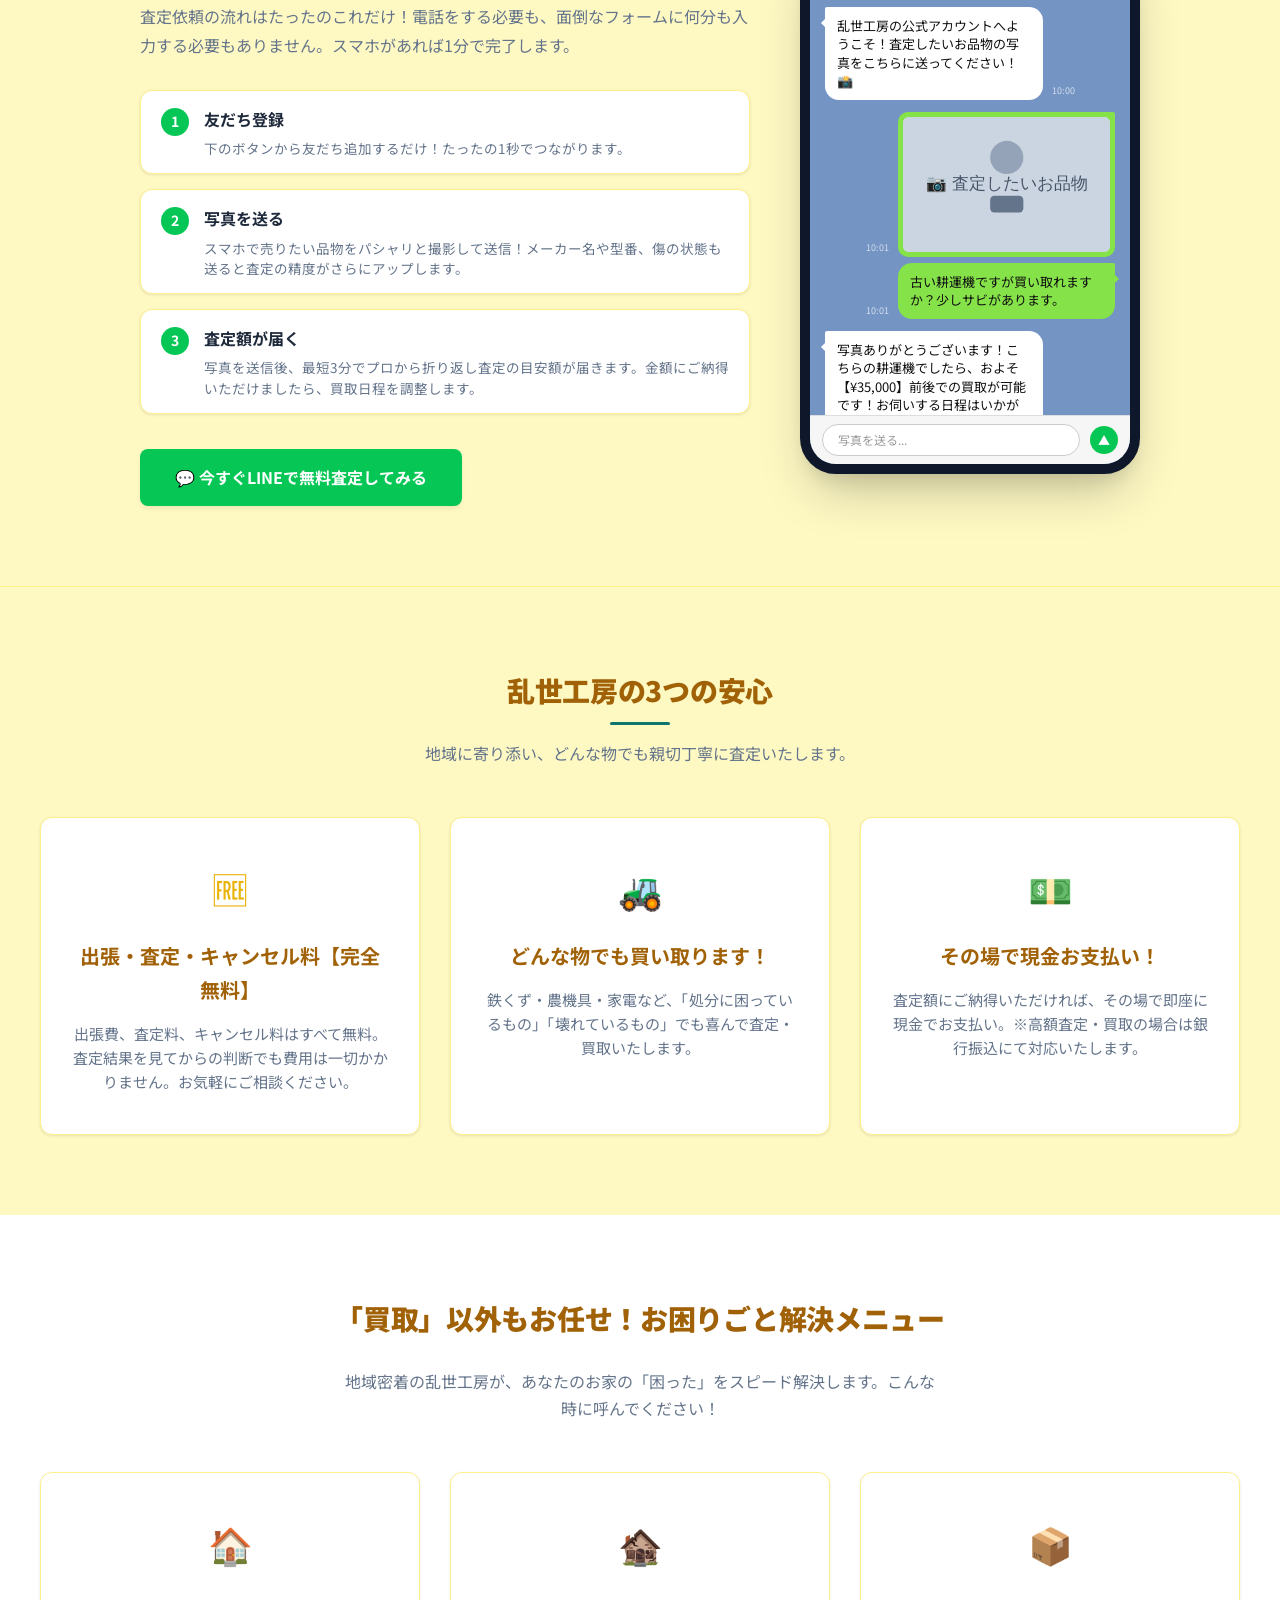
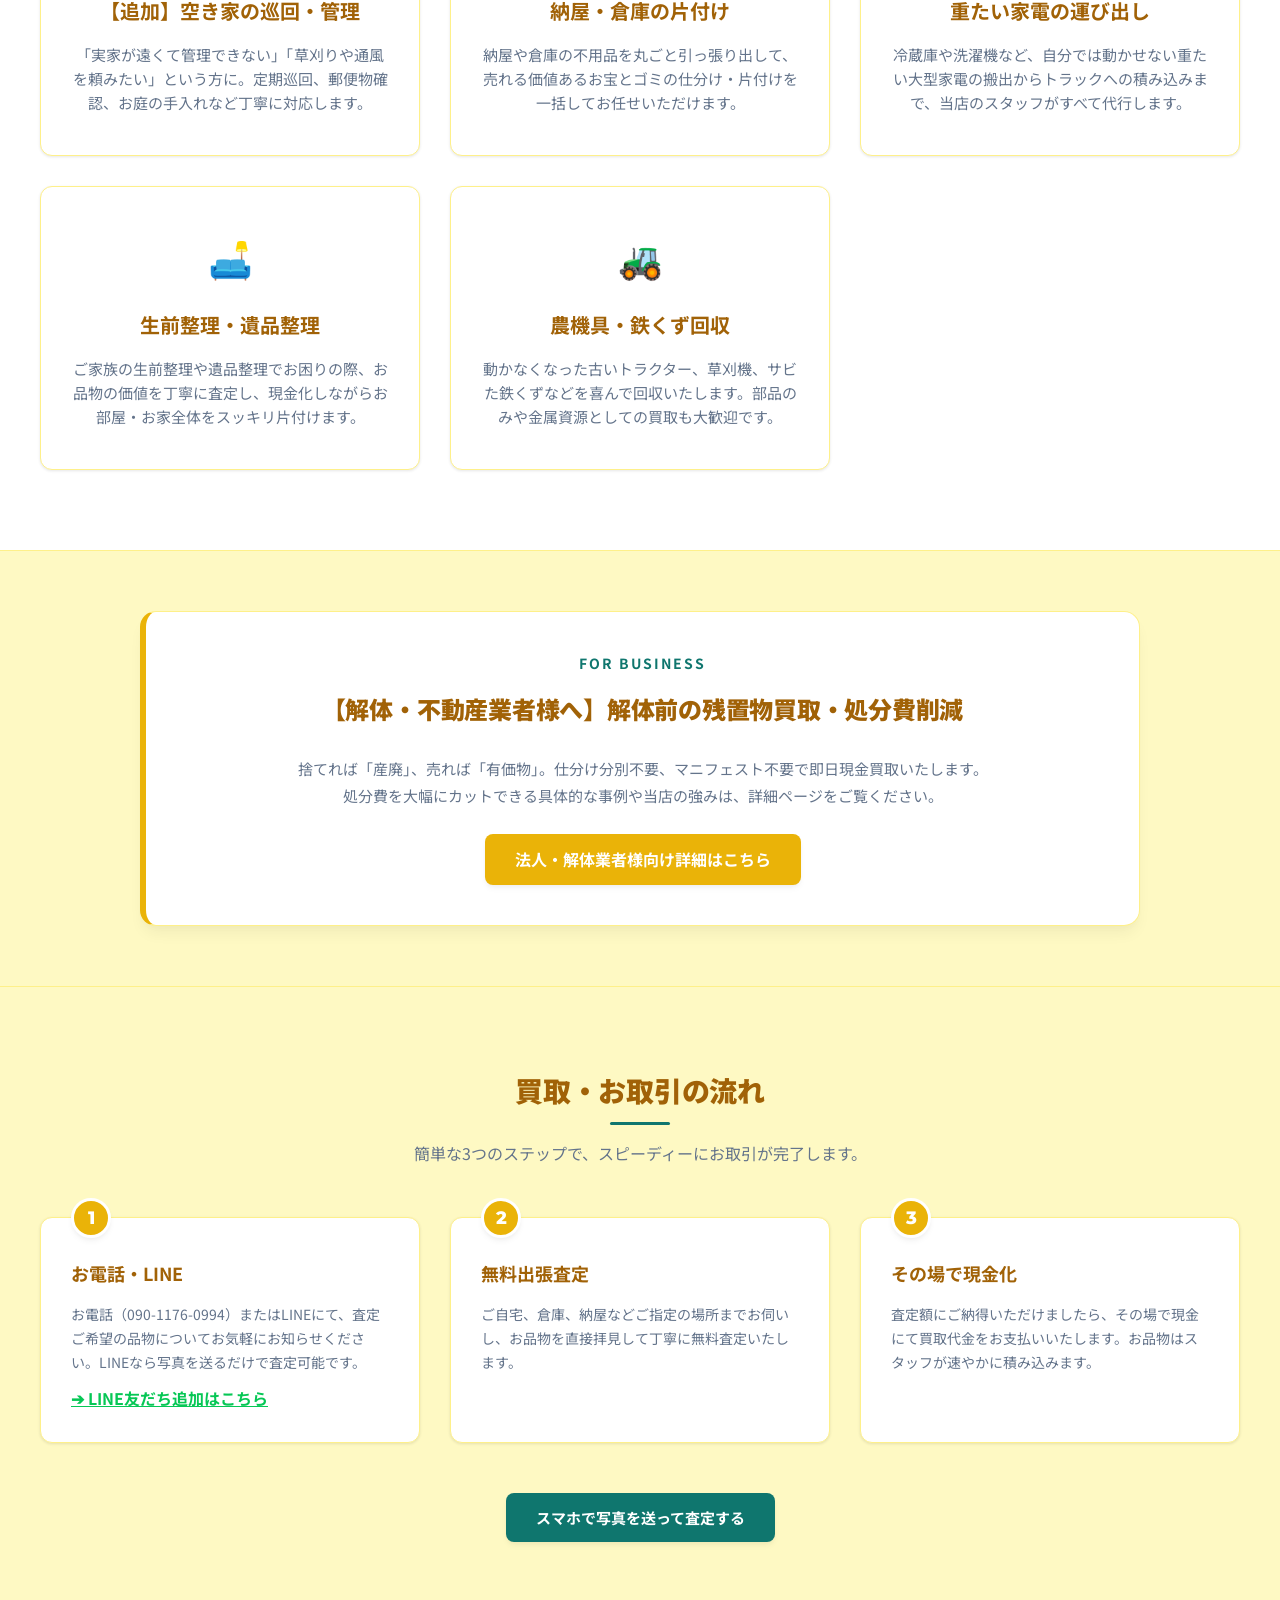
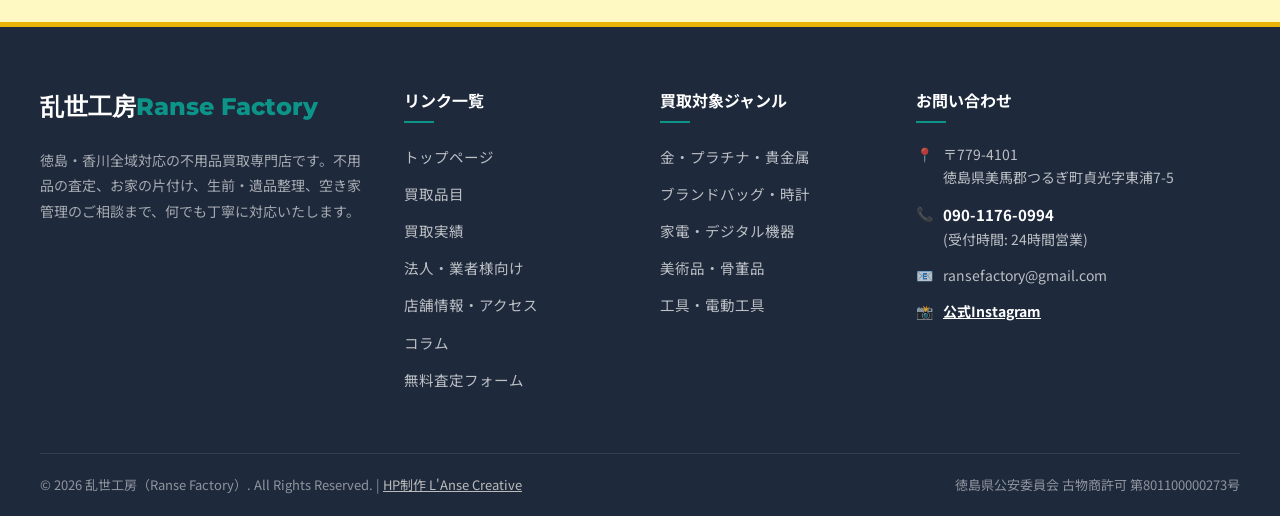
==== commit 8b47f14b: "Deploy index.html via auto-deployer" ====
--- a/index.html
+++ b/index.html
@@ -26,6 +26,7 @@
         <li><a href="business.html" class="nav-link">法人・業者様</a></li>
         <li><a href="about.html" class="nav-link">店舗情報・地図</a></li>
         <li><a href="blog.html" class="nav-link">コラム</a></li>
+        <li><a href="/L-Anse-Creative/" class="nav-link" style="font-size: 0.85em; opacity: 0.75;">HP制作 L'Anse Creative</a></li>
         <li><a href="contact.html" class="btn-nav-cta">無料ネット査定</a></li>
       </ul>
     </div>
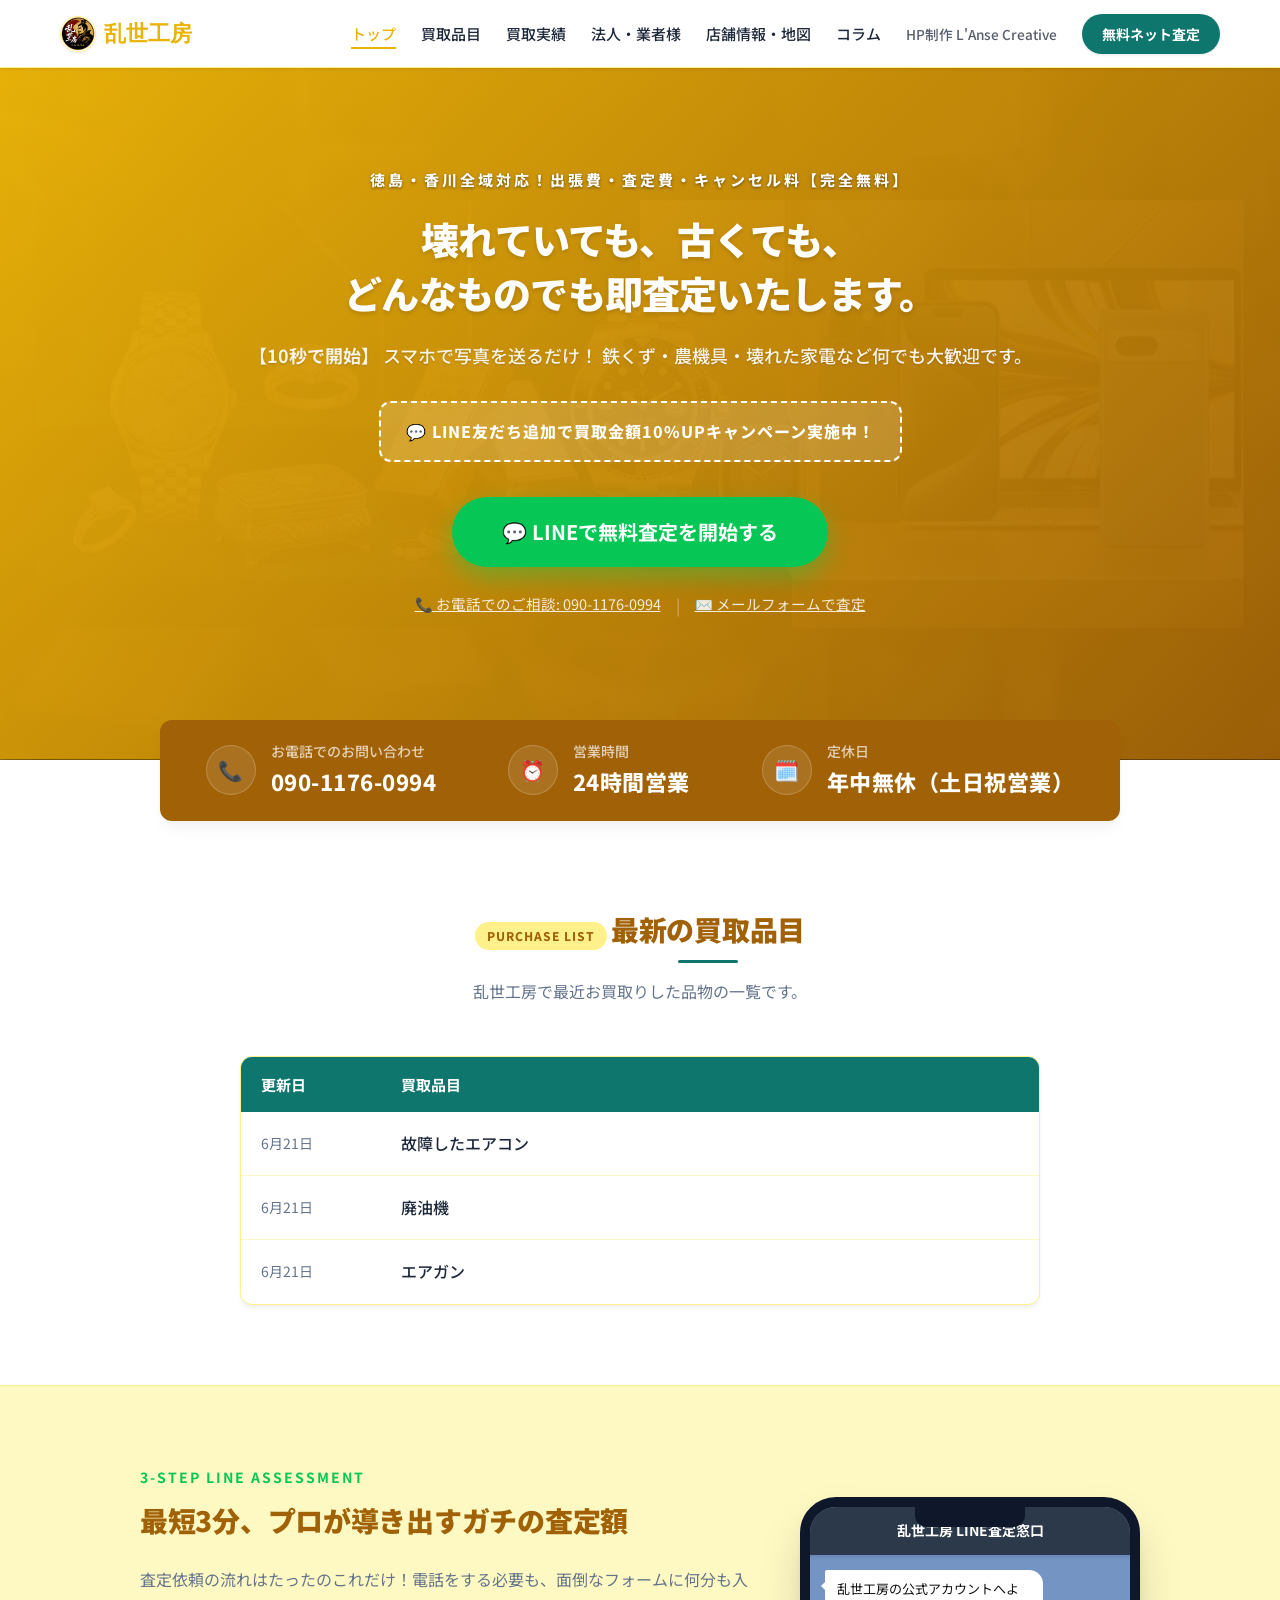
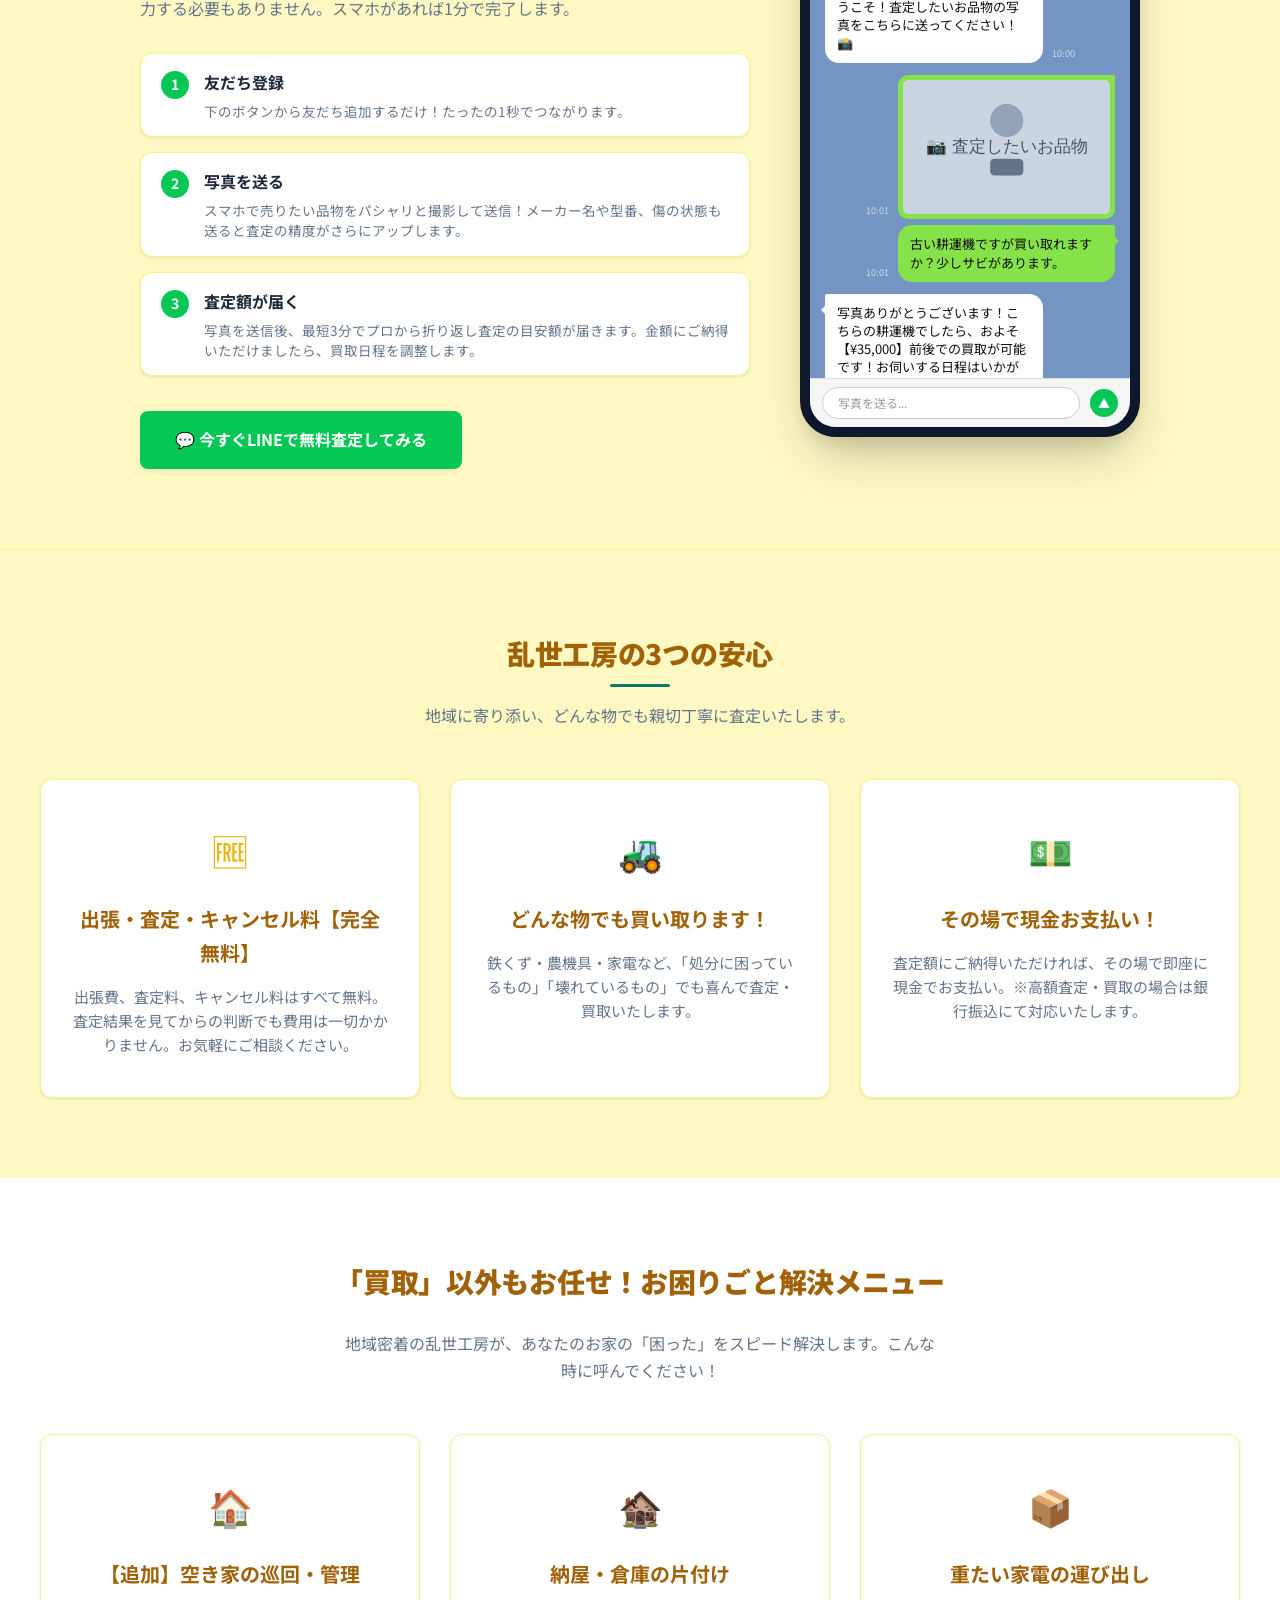
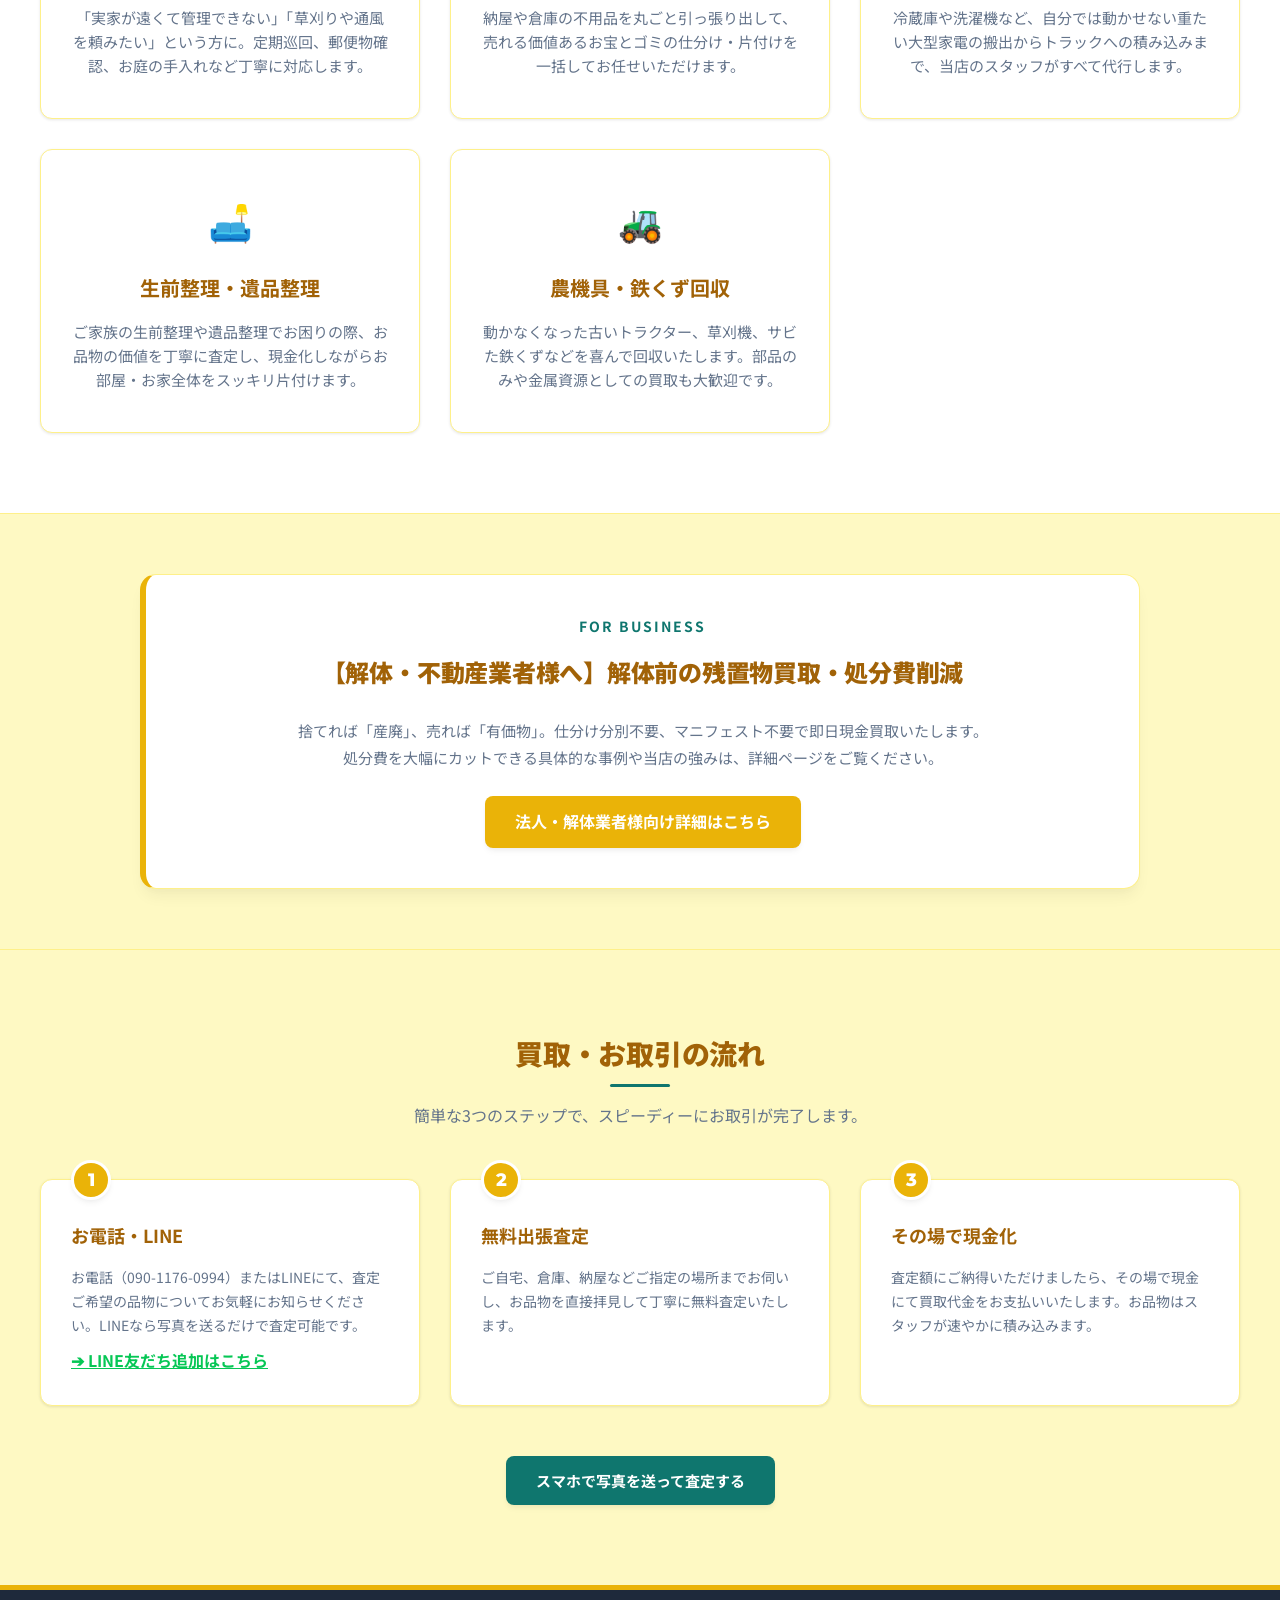
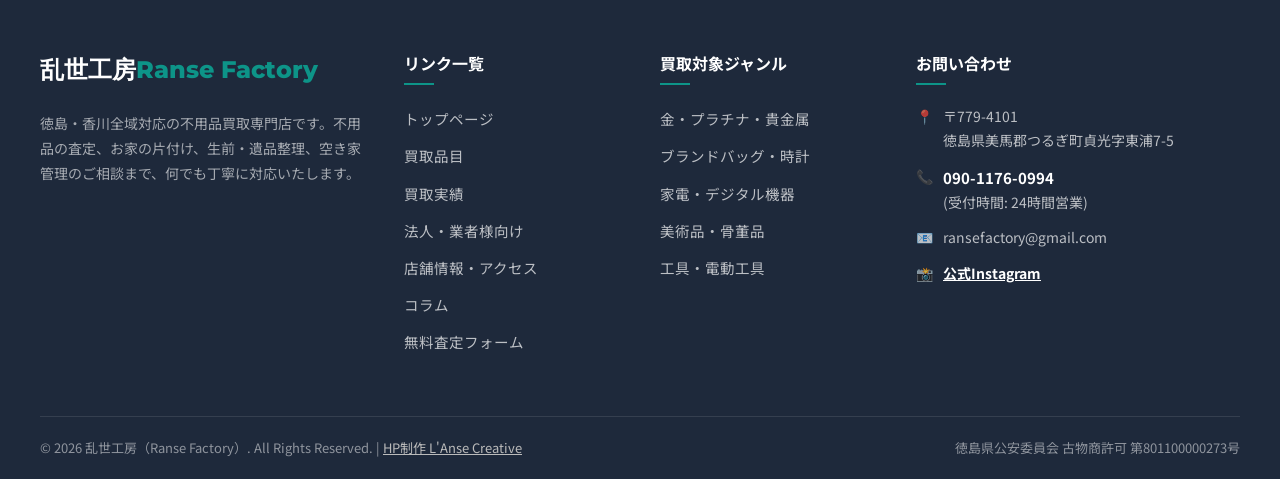
==== commit 7fc81dbe: "Deploy index.html via auto-deployer" ====
--- a/index.html
+++ b/index.html
@@ -13,7 +13,7 @@
   <!-- NAVIGATION -->
   <header>
     <div class="nav-container">
-      <a href="index.html" class="logo"><img src="assets/logo.jpg" alt="乱世工房 ロゴ" class="logo-icon">乱世工房<span>Ranse Factory</span></a>
+      <a href="index.html" class="logo"><img src="assets/logo.jpg" alt="乱世工房 ロゴ" class="logo-icon">乱世工房</a>
       <button class="menu-toggle" id="menuToggle" aria-label="メニュー開閉">
         <span></span>
         <span></span>
--- a/style.css
+++ b/style.css
@@ -102,6 +102,7 @@
   color: var(--text-dark);
   padding: 5px 0;
   position: relative;
+  white-space: nowrap;
 }
 
 .nav-link::after {
@@ -133,6 +134,7 @@
   font-weight: bold;
   font-size: 14px;
   box-shadow: var(--shadow-sm);
+  white-space: nowrap;
 }
 
 .btn-nav-cta:hover {
@@ -1108,7 +1110,23 @@
   }
 }
 
-@media (max-width: 768px) {
+@media (min-width: 1025px) and (max-width: 1250px) {
+  .nav-menu {
+    gap: 12px;
+  }
+  .nav-link {
+    font-size: 13px;
+  }
+  .logo {
+    font-size: 18px;
+  }
+  .btn-nav-cta {
+    padding: 8px 15px;
+    font-size: 13px;
+  }
+}
+
+@media (max-width: 1024px) {
   header {
     position: relative;
   }
@@ -1145,7 +1163,9 @@
   .menu-toggle.active span:nth-child(3) {
     transform: rotate(-45deg) translate(5px, -6px);
   }
-  
+}
+
+@media (max-width: 768px) {
   .hero-title {
     font-size: 26px !important;
     line-height: 1.6 !important;
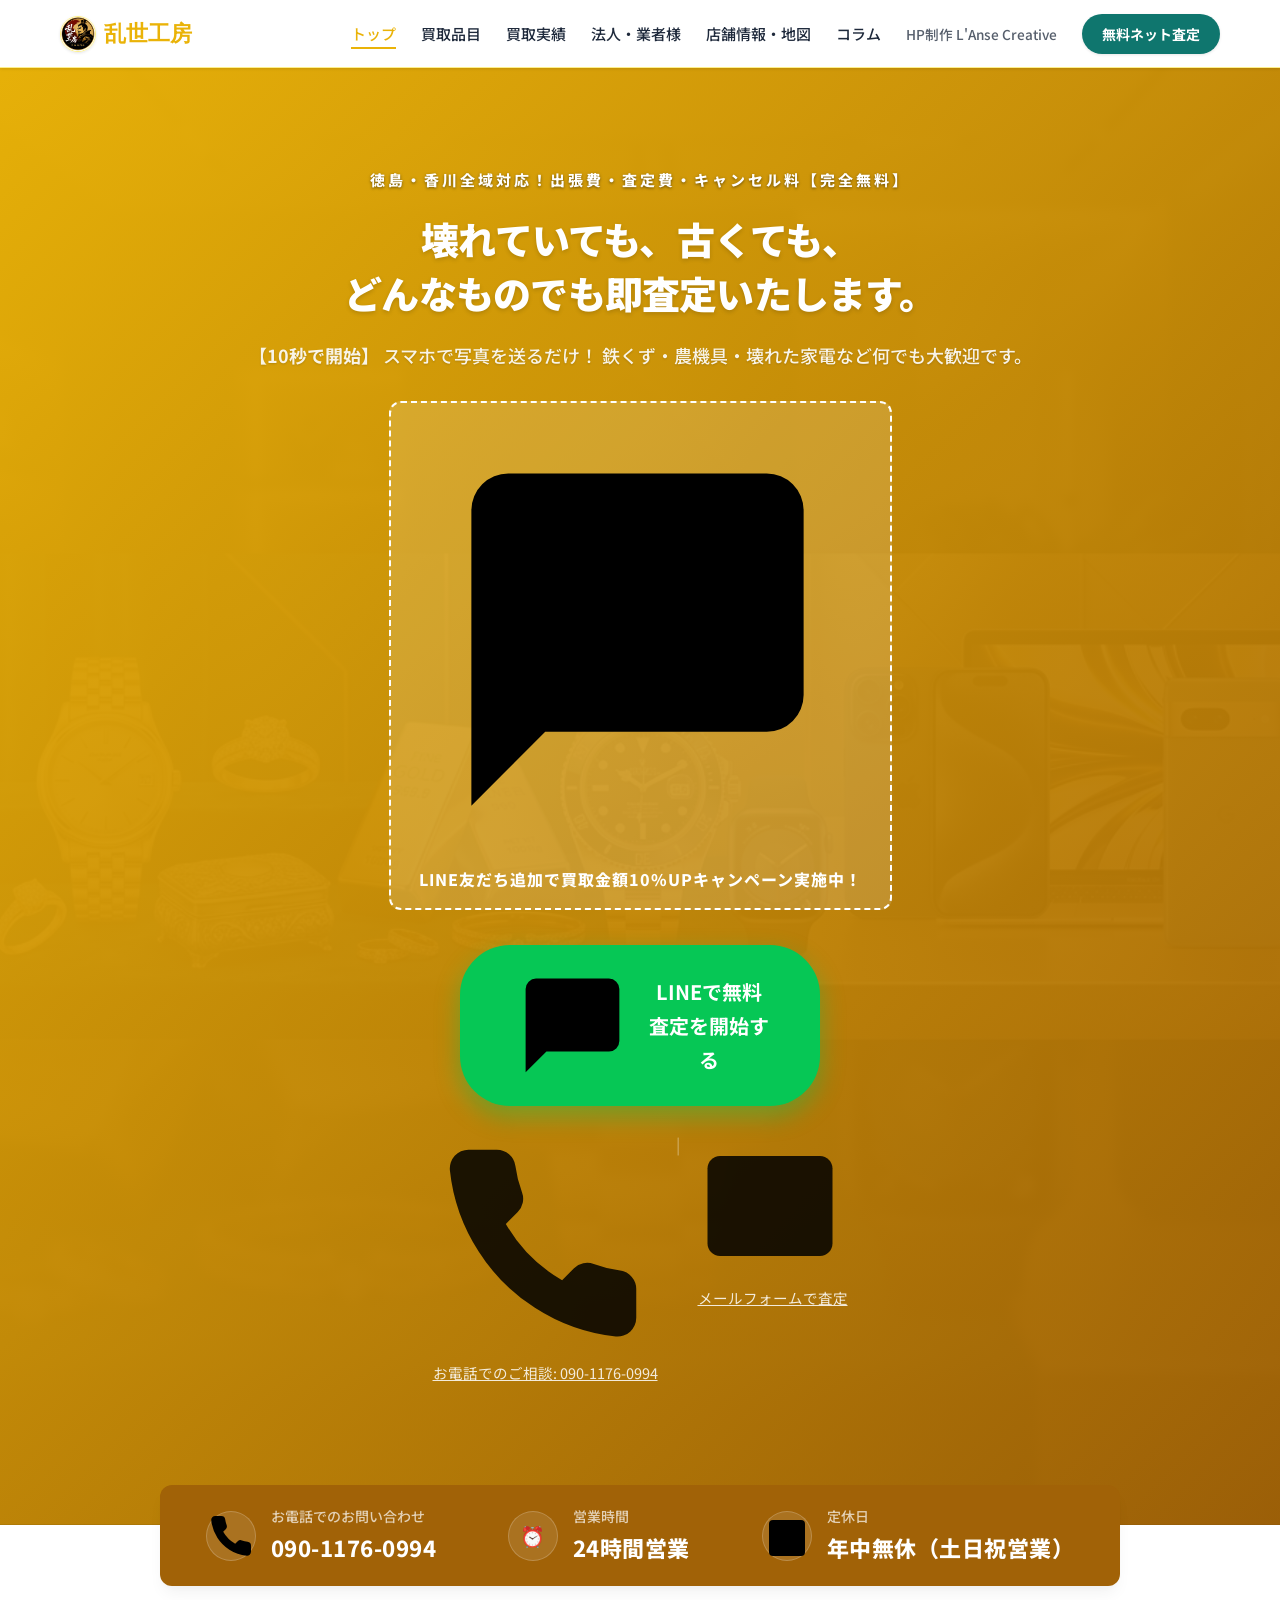
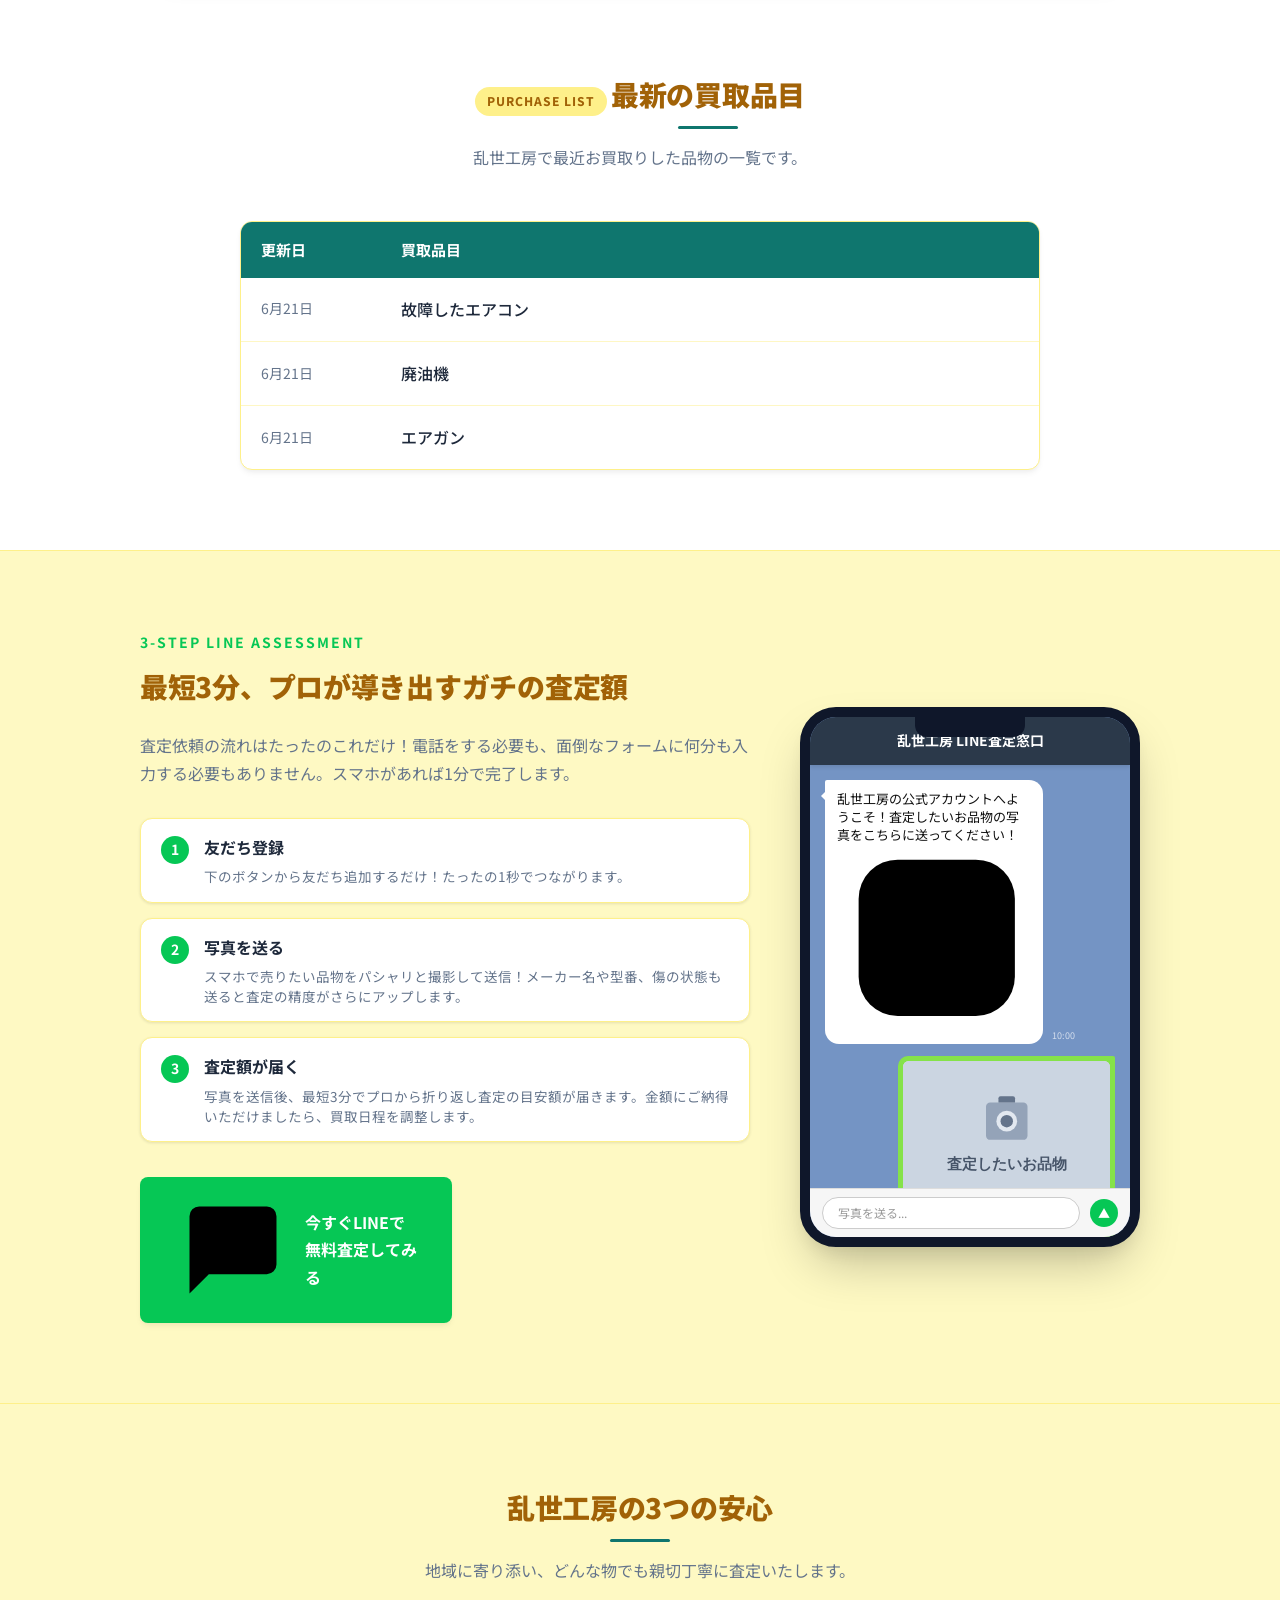
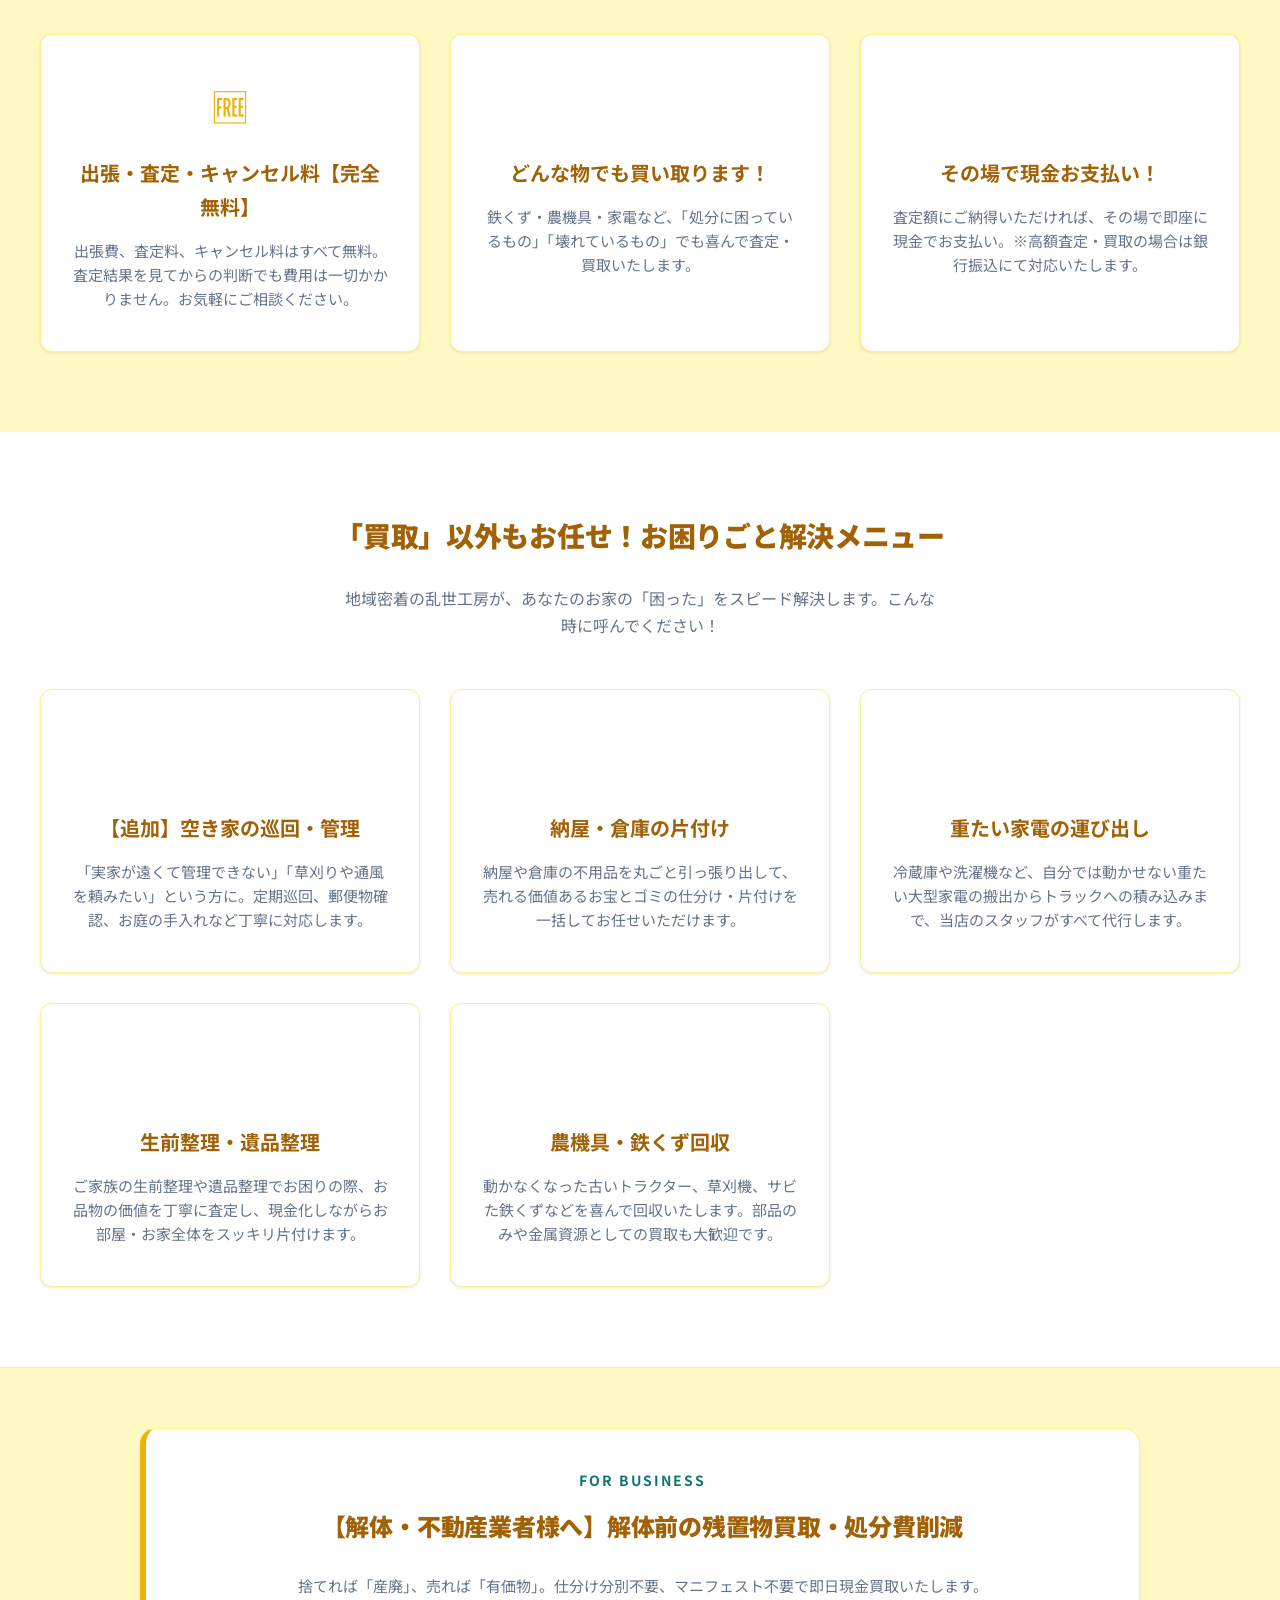
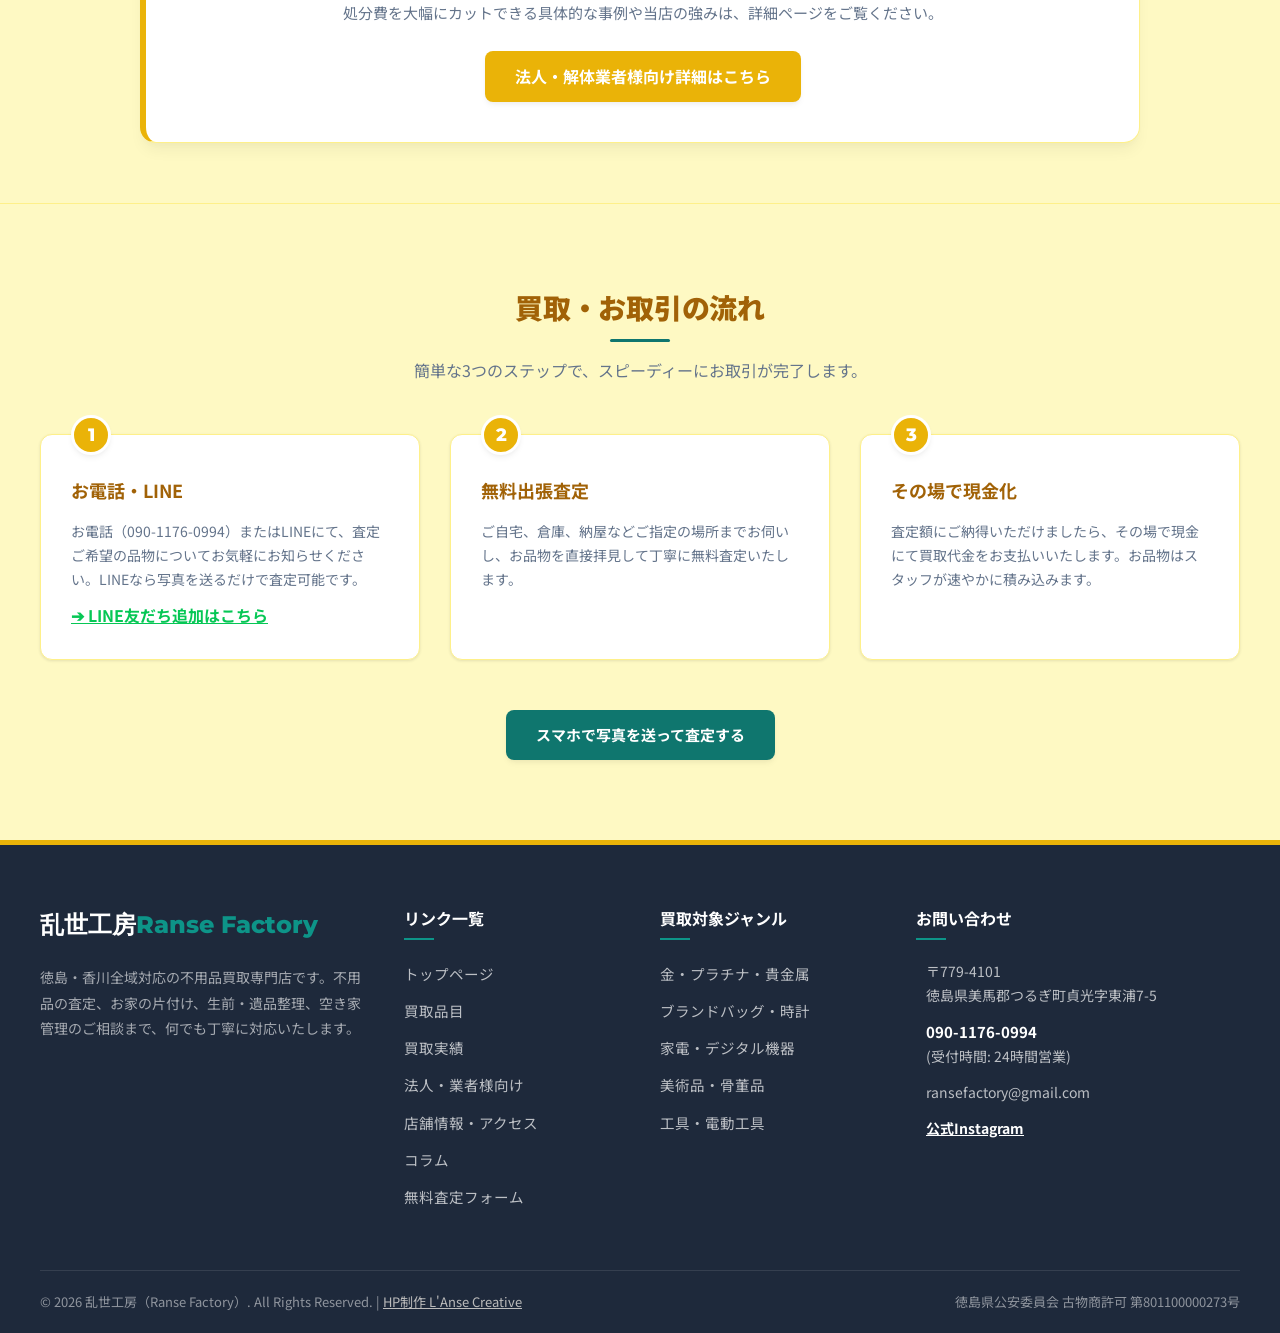
==== commit 120539ea: "Deploy index.html via auto-deployer" ====
--- a/index.html
+++ b/index.html
@@ -49,17 +49,17 @@
       
       <!-- Special Offer Box -->
       <div style="background: rgba(255, 255, 255, 0.15); border: 2px dashed #ffffff; border-radius: 12px; padding: 15px 25px; display: inline-block; margin-bottom: 35px; animation: scaleUp 0.5s ease;">
-        <span style="color: #ffffff; font-weight: 800; font-size: 16px; letter-spacing: 1px;">💬 LINE友だち追加で買取金額10%UPキャンペーン実施中！</span>
+        <span style="color: #ffffff; font-weight: 800; font-size: 16px; letter-spacing: 1px;"><svg class="icon-svg" viewBox="0 0 24 24" style="vertical-align: -0.15em; margin-right: 6px;"><path d="M21 15a2 2 0 0 1-2 2H7l-4 4V5a2 2 0 0 1 2-2h14a2 2 0 0 1 2 2z"></path></svg>LINE友だち追加で買取金額10%UPキャンペーン実施中！</span>
       </div>
 
       <div class="hero-ctas" style="display: flex; flex-direction: column; align-items: center; gap: 15px;">
         <a href="https://lin.ee/PN33evo" target="_blank" class="btn btn-line" style="font-size: 20px; padding: 18px 50px; border-radius: 50px; box-shadow: 0 10px 25px rgba(6, 199, 85, 0.4); width: auto; max-width: 100%;">
-          💬 LINEで無料査定を開始する
+          <svg class="icon-svg" viewBox="0 0 24 24" style="vertical-align: -0.15em; margin-right: 6px;"><path d="M21 15a2 2 0 0 1-2 2H7l-4 4V5a2 2 0 0 1 2-2h14a2 2 0 0 1 2 2z"></path></svg>LINEで無料査定を開始する
         </a>
         <div style="display: flex; gap: 15px; flex-wrap: wrap; justify-content: center; margin-top: 10px;">
-          <a href="tel:090-1176-0994" style="color: white; font-size: 14.5px; opacity: 0.85; text-decoration: underline;">📞 お電話でのご相談: 090-1176-0994</a>
+          <a href="tel:090-1176-0994" style="color: white; font-size: 14.5px; opacity: 0.85; text-decoration: underline;"><svg class="icon-svg" viewBox="0 0 24 24" style="vertical-align: -0.15em; margin-right: 6px;"><path d="M22 16.92v3a2 2 0 0 1-2.18 2 19.79 19.79 0 0 1-8.63-3.07 19.5 19.5 0 0 1-6-6 19.79 19.79 0 0 1-3.07-8.67A2 2 0 0 1 4.11 2h3a2 2 0 0 1 2 1.72 12.84 12.84 0 0 0 .7 2.81 2 2 0 0 1-.45 2.11L8.09 9.91a16 16 0 0 0 6 6l1.27-1.27a2 2 0 0 1 2.11-.45 12.84 12.84 0 0 0 2.81.7A2 2 0 0 1 22 16.92z"></path></svg>お電話でのご相談: 090-1176-0994</a>
           <span style="color: rgba(255,255,255,0.4);">|</span>
-          <a href="#sub-form" style="color: white; font-size: 14.5px; opacity: 0.85; text-decoration: underline;">✉️ メールフォームで査定</a>
+          <a href="#sub-form" style="color: white; font-size: 14.5px; opacity: 0.85; text-decoration: underline;"><svg class="icon-svg" viewBox="0 0 24 24" style="vertical-align: -0.15em; margin-right: 6px;"><path d="M4 4h16c1.1 0 2 .9 2 2v12c0 1.1-.9 2-2 2H4c-1.1 0-2-.9-2-2V6c0-1.1.9-2 2-2z"></path><polyline points="22,6 12,13 2,6"></polyline></svg>メールフォームで査定</a>
         </div>
       </div>
     </div>
@@ -69,7 +69,7 @@
   <div class="container" style="max-width: 1000px; padding: 0 20px;">
     <div class="quick-cta-bar">
       <div class="quick-cta-item">
-        <div class="quick-cta-icon">📞</div>
+        <div class="quick-cta-icon"><svg class="icon-svg" viewBox="0 0 24 24"><path d="M22 16.92v3a2 2 0 0 1-2.18 2 19.79 19.79 0 0 1-8.63-3.07 19.5 19.5 0 0 1-6-6 19.79 19.79 0 0 1-3.07-8.67A2 2 0 0 1 4.11 2h3a2 2 0 0 1 2 1.72 12.84 12.84 0 0 0 .7 2.81 2 2 0 0 1-.45 2.11L8.09 9.91a16 16 0 0 0 6 6l1.27-1.27a2 2 0 0 1 2.11-.45 12.84 12.84 0 0 0 2.81.7A2 2 0 0 1 22 16.92z"></path></svg></div>
         <div class="quick-cta-text">
           <h4>お電話でのお問い合わせ</h4>
           <p><a href="tel:090-1176-0994">090-1176-0994</a></p>
@@ -83,7 +83,7 @@
         </div>
       </div>
       <div class="quick-cta-item">
-        <div class="quick-cta-icon">🗓️</div>
+        <div class="quick-cta-icon"><svg class="icon-svg" viewBox="0 0 24 24"><rect x="3" y="4" width="18" height="18" rx="2" ry="2"></rect><line x1="16" y1="2" x2="16" y2="6"></line><line x1="8" y1="2" x2="8" y2="6"></line><line x1="3" y1="10" x2="21" y2="10"></line></svg></div>
         <div class="quick-cta-text">
           <h4>定休日</h4>
           <p>年中無休（土日祝営業）</p>
@@ -167,7 +167,7 @@
         
         <div style="margin-top: 35px;">
           <a href="https://lin.ee/PN33evo" target="_blank" class="btn btn-line" style="padding: 15px 35px; border-radius: 8px; font-size: 16px;">
-            💬 今すぐLINEで無料査定してみる
+            <svg class="icon-svg" viewBox="0 0 24 24" style="vertical-align: -0.15em; margin-right: 6px;"><path d="M21 15a2 2 0 0 1-2 2H7l-4 4V5a2 2 0 0 1 2-2h14a2 2 0 0 1 2 2z"></path></svg>今すぐLINEで無料査定してみる
           </a>
         </div>
       </div>
@@ -181,7 +181,7 @@
             
             <!-- Message 1 (Bot) -->
             <div class="chat-bubble bot bubble-delay-1">
-              乱世工房の公式アカウントへようこそ！査定したいお品物の写真をこちらに送ってください！📸
+              乱世工房の公式アカウントへようこそ！査定したいお品物の写真をこちらに送ってください！<svg class="icon-svg" viewBox="0 0 24 24" style="vertical-align: -0.15em; margin-left: 6px;"><svg class="icon-svg" viewBox="0 0 24 24"><rect x="2" y="2" width="20" height="20" rx="5" ry="5"></rect><path d="M16 11.37A4 4 0 1 1 12.63 8 4 4 0 0 1 16 11.37z"></path><line x1="17.5" y1="6.5" x2="17.51" y2="6.5"></line></svg></svg>
               <span class="chat-bubble-time">10:00</span>
             </div>
             
@@ -189,9 +189,13 @@
             <div class="chat-bubble photo-box bubble-delay-2">
               <svg viewBox="0 0 100 65" style="width: 100%; height: auto; display: block; background: #e2e8f0; border-radius: 6px;">
                 <rect width="100%" height="100%" fill="#cbd5e1"/>
-                <text x="50%" y="50%" dominant-baseline="middle" text-anchor="middle" font-family="sans-serif" font-size="8" fill="#475569">📷 査定したいお品物</text>
-                <circle cx="50%" cy="30%" r="8" fill="#94a3b8" />
-                <rect x="42" y="38" width="16" height="8" rx="2" fill="#64748b" />
+                <g fill="#94a3b8">
+                  <path d="M42,20h16a2,2,0,0,1,2,2V36a2,2,0,0,1-2,2H42a2,2,0,0,1-2-2V22a2,2,0,0,1,2-2Z" />
+                  <path d="M47,17h6a1,1,0,0,1,1,1v2H46V18a1,1,0,0,1,1-1Z" fill="#64748b" />
+                  <circle cx="50" cy="29" r="5" fill="#e2e8f0" />
+                  <circle cx="50" cy="29" r="3" fill="#64748b" />
+                </g>
+                <text x="50%" y="50" dominant-baseline="middle" text-anchor="middle" font-family="sans-serif" font-size="7" fill="#475569" font-weight="bold">査定したいお品物</text>
               </svg>
               <span class="chat-bubble-time">10:01</span>
             </div>
@@ -204,7 +208,7 @@
             
             <!-- Message 3 (Bot Answer) -->
             <div class="chat-bubble bot bubble-delay-3">
-              写真ありがとうございます！こちらの耕運機でしたら、およそ【¥35,000】前後での買取が可能です！お伺いする日程はいかがいたしましょうか？😊
+              写真ありがとうございます！こちらの耕運機でしたら、およそ【¥35,000】前後での買取が可能です！お伺いする日程はいかがいたしましょうか？<svg class="icon-svg" viewBox="0 0 24 24" style="vertical-align: -0.15em; margin-left: 6px;"><svg class="icon-svg" viewBox="0 0 24 24"><circle cx="12" cy="12" r="10"></circle><path d="M8 14s1.5 2 4 2 4-2 4-2"></path><line x1="9" y1="9" x2="9.01" y2="9"></line><line x1="15" y1="9" x2="15.01" y2="9"></line></svg></svg>
               <span class="chat-bubble-time">10:03</span>
             </div>
             
@@ -237,7 +241,7 @@
         </div>
         
         <div class="feature-card">
-          <div class="feature-icon">🚜</div>
+          <div class="feature-icon"><svg class="icon-svg" viewBox="0 0 24 24"><circle cx="7" cy="18" r="4"></circle><circle cx="18" cy="18" r="2"></circle><path d="M12 18h4"></path><path d="M9 15h9l-1-6H9l-1 3"></path><path d="M9 9V5h3v4"></path><path d="M6 18H3v-4h3"></path></svg></div>
           <h3>どんな物でも買い取ります！</h3>
           <p>
             鉄くず・農機具・家電など、「処分に困っているもの」「壊れているもの」でも喜んで査定・買取いたします。
@@ -245,7 +249,7 @@
         </div>
         
         <div class="feature-card">
-          <div class="feature-icon">💵</div>
+          <div class="feature-icon"><svg class="icon-svg" viewBox="0 0 24 24"><rect x="2" y="6" width="20" height="12" rx="2"></rect><circle cx="12" cy="12" r="2"></circle><path d="M6 12h.01M18 12h.01"></path></svg></div>
           <h3>その場で現金お支払い！</h3>
           <p>
             査定額にご納得いただければ、その場で即座に現金でお支払い。※高額査定・買取の場合は銀行振込にて対応いたします。
@@ -266,7 +270,7 @@
       <div class="features-grid" style="grid-template-columns: repeat(auto-fit, minmax(280px, 1fr));">
         <!-- Item 1 -->
         <div class="feature-card">
-          <div class="feature-icon">🏠</div>
+          <div class="feature-icon"><svg class="icon-svg" viewBox="0 0 24 24"><path d="m3 9 9-7 9 7v11a2 2 0 0 1-2 2H5a2 2 0 0 1-2-2z"></path><polyline points="9 22 9 12 15 12 15 22"></polyline></svg></div>
           <h3>【追加】空き家の巡回・管理</h3>
           <p>
             「実家が遠くて管理できない」「草刈りや通風を頼みたい」という方に。定期巡回、郵便物確認、お庭の手入れなど丁寧に対応します。
@@ -274,7 +278,7 @@
         </div>
         <!-- Item 2 -->
         <div class="feature-card">
-          <div class="feature-icon">🏚️</div>
+          <div class="feature-icon"><svg class="icon-svg" viewBox="0 0 24 24"><path d="m3 9 9-7 9 7v11a2 2 0 0 1-2 2H5a2 2 0 0 1-2-2z"></path><path d="M12 11a1.5 1.5 0 1 0 0 3 1.5 1.5 0 0 0 0-3zm0 3v4h2"></path></svg></div>
           <h3>納屋・倉庫の片付け</h3>
           <p>
             納屋や倉庫の不用品を丸ごと引っ張り出して、売れる価値あるお宝とゴミの仕分け・片付けを一括してお任せいただけます。
@@ -282,7 +286,7 @@
         </div>
         <!-- Item 3 -->
         <div class="feature-card">
-          <div class="feature-icon">📦</div>
+          <div class="feature-icon"><svg class="icon-svg" viewBox="0 0 24 24"><polyline points="21 8 21 21 3 21 3 8"></polyline><rect x="1" y="3" width="22" height="5"></rect><line x1="10" y1="12" x2="14" y2="12"></line></svg></div>
           <h3>重たい家電の運び出し</h3>
           <p>
             冷蔵庫や洗濯機など、自分では動かせない重たい大型家電の搬出からトラックへの積み込みまで、当店のスタッフがすべて代行します。
@@ -290,7 +294,7 @@
         </div>
         <!-- Item 4 -->
         <div class="feature-card">
-          <div class="feature-icon">🛋️</div>
+          <div class="feature-icon"><svg class="icon-svg" viewBox="0 0 24 24"><path d="M3 11v6c0 1.1.9 2 2 2h14c1.1 0 2-.9 2-2v-6"></path><path d="M21 11.5A2.5 2.5 0 0 0 18.5 9h-13A2.5 2.5 0 0 0 3 11.5"></path><path d="M6 9V6a2 2 0 0 1 2-2h8a2 2 0 0 1 2 2v3"></path></svg></div>
           <h3>生前整理・遺品整理</h3>
           <p>
             ご家族の生前整理や遺品整理でお困りの際、お品物の価値を丁寧に査定し、現金化しながらお部屋・お家全体をスッキリ片付けます。
@@ -298,7 +302,7 @@
         </div>
         <!-- Item 5 -->
         <div class="feature-card">
-          <div class="feature-icon">🚜</div>
+          <div class="feature-icon"><svg class="icon-svg" viewBox="0 0 24 24"><circle cx="7" cy="18" r="4"></circle><circle cx="18" cy="18" r="2"></circle><path d="M12 18h4"></path><path d="M9 15h9l-1-6H9l-1 3"></path><path d="M9 9V5h3v4"></path><path d="M6 18H3v-4h3"></path></svg></div>
           <h3>農機具・鉄くず回収</h3>
           <p>
             動かなくなった古いトラクター、草刈機、サビた鉄くずなどを喜んで回収いたします。部品のみや金属資源としての買取も大歓迎です。
@@ -397,19 +401,19 @@
         <h4>お問い合わせ</h4>
         <ul class="footer-contact-info">
           <li>
-            <span>📍</span>
+            <span><svg class="icon-svg" viewBox="0 0 24 24"><path d="M21 10c0 7-9 13-9 13s-9-6-9-13a9 9 0 0 1 18 0z"></path><circle cx="12" cy="10" r="3"></circle></svg></span>
             <div>〒779-4101<br>徳島県美馬郡つるぎ町貞光字東浦7-5</div>
           </li>
           <li>
-            <span>📞</span>
+            <span><svg class="icon-svg" viewBox="0 0 24 24"><path d="M22 16.92v3a2 2 0 0 1-2.18 2 19.79 19.79 0 0 1-8.63-3.07 19.5 19.5 0 0 1-6-6 19.79 19.79 0 0 1-3.07-8.67A2 2 0 0 1 4.11 2h3a2 2 0 0 1 2 1.72 12.84 12.84 0 0 0 .7 2.81 2 2 0 0 1-.45 2.11L8.09 9.91a16 16 0 0 0 6 6l1.27-1.27a2 2 0 0 1 2.11-.45 12.84 12.84 0 0 0 2.81.7A2 2 0 0 1 22 16.92z"></path></svg></span>
             <div><a href="tel:090-1176-0994" style="font-weight:bold; font-size:15px; color:white;">090-1176-0994</a><br>(受付時間: 24時間営業)</div>
           </li>
           <li>
-            <span>📧</span>
+            <span><svg class="icon-svg" viewBox="0 0 24 24"><path d="M4 4h16c1.1 0 2 .9 2 2v12c0 1.1-.9 2-2 2H4c-1.1 0-2-.9-2-2V6c0-1.1.9-2 2-2z"></path><polyline points="22,6 12,13 2,6"></polyline></svg></span>
             <div>ransefactory@gmail.com</div>
           </li>
           <li>
-            <span>📸</span>
+            <span><svg class="icon-svg" viewBox="0 0 24 24"><rect x="2" y="2" width="20" height="20" rx="5" ry="5"></rect><path d="M16 11.37A4 4 0 1 1 12.63 8 4 4 0 0 1 16 11.37z"></path><line x1="17.5" y1="6.5" x2="17.51" y2="6.5"></line></svg></span>
             <div><a href="https://www.instagram.com/ransekoubou/?hl=ja" target="_blank" style="font-weight:bold; color:white; text-decoration:underline;">公式Instagram</a></div>
           </li>
         </ul>
@@ -425,10 +429,10 @@
   <!-- MOBILE STICKY FOOTER -->
   <div class="sticky-footer-container">
     <a href="https://lin.ee/PN33evo" target="_blank" class="sticky-line-btn">
-      💬 LINEで無料査定
+      <svg class="icon-svg" viewBox="0 0 24 24" style="vertical-align: -0.15em; margin-right: 6px;"><path d="M21 15a2 2 0 0 1-2 2H7l-4 4V5a2 2 0 0 1 2-2h14a2 2 0 0 1 2 2z"></path></svg>LINEで無料査定
     </a>
     <a href="tel:090-1176-0994" class="sticky-phone-btn">
-      📞 電話
+      <svg class="icon-svg" viewBox="0 0 24 24" style="vertical-align: -0.15em; margin-right: 6px;"><path d="M22 16.92v3a2 2 0 0 1-2.18 2 19.79 19.79 0 0 1-8.63-3.07 19.5 19.5 0 0 1-6-6 19.79 19.79 0 0 1-3.07-8.67A2 2 0 0 1 4.11 2h3a2 2 0 0 1 2 1.72 12.84 12.84 0 0 0 .7 2.81 2 2 0 0 1-.45 2.11L8.09 9.91a16 16 0 0 0 6 6l1.27-1.27a2 2 0 0 1 2.11-.45 12.84 12.84 0 0 0 2.81.7A2 2 0 0 1 22 16.92z"></path></svg>電話
     </a>
   </div>
 
